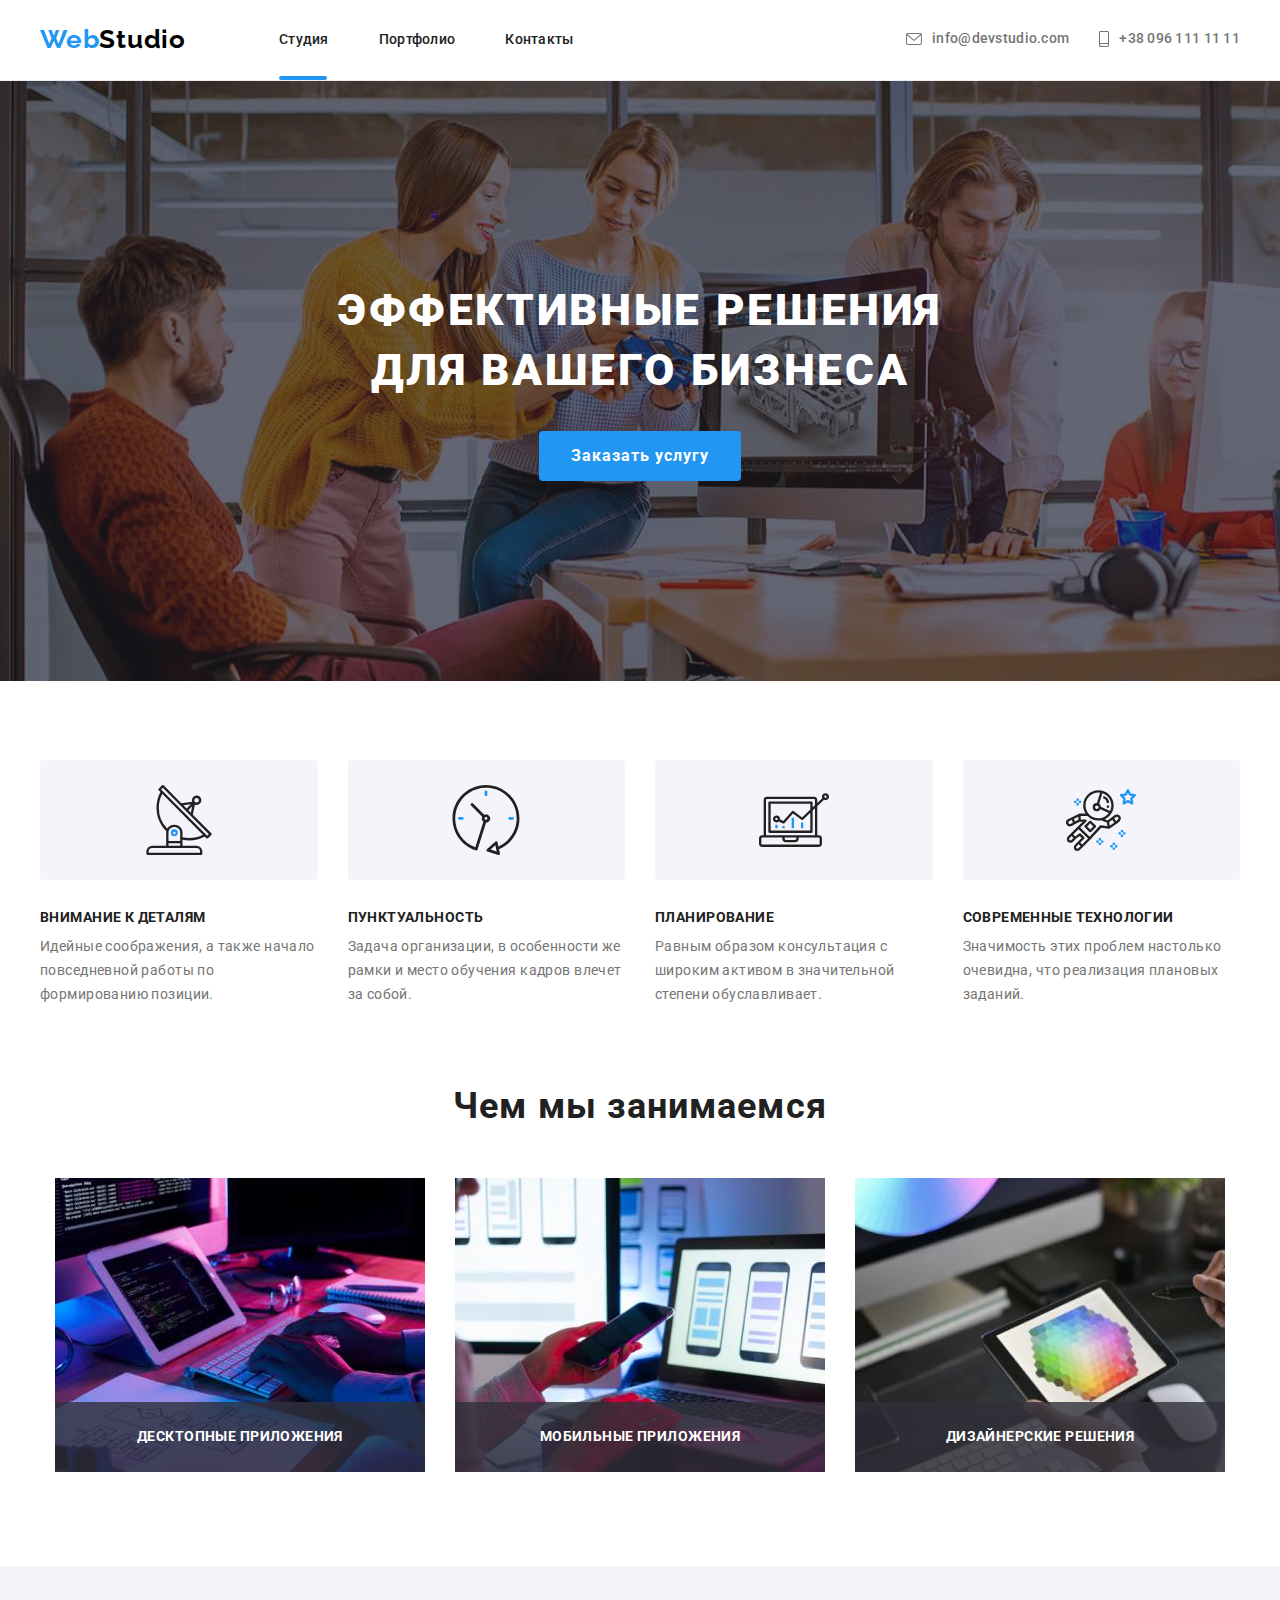
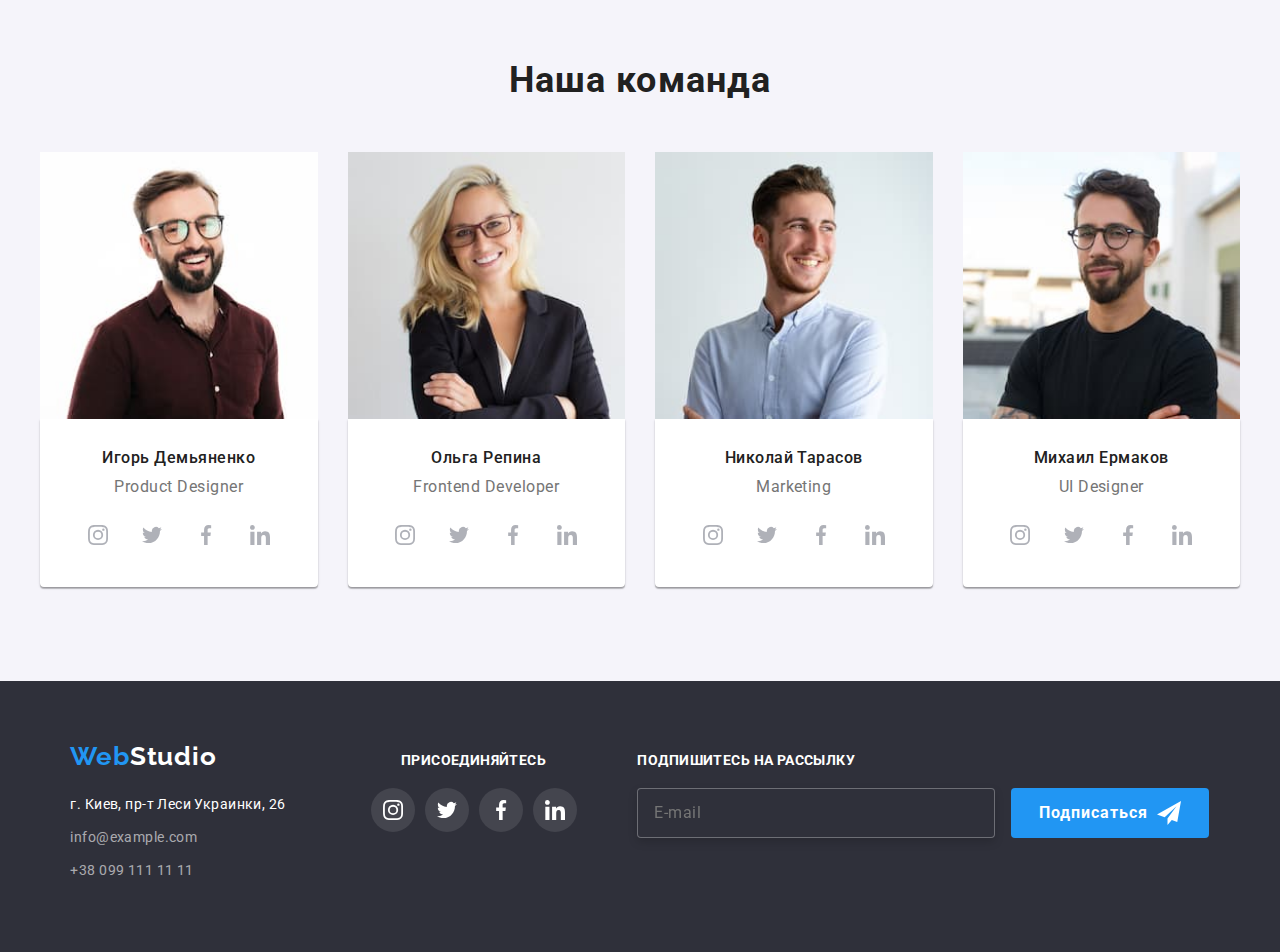
==== index.html @ c69badcb "goit-markup-hw-08" ====
<!DOCTYPE html>
<html lang="ru">
  <head>
    <meta charset="UTF-8" />
    <meta http-equiv="X-UA-Compatible" content="IE=edge" />
    <meta name="viewport" content="width=device-width, initial-scale=1.0" />
    <title>Web Studio</title>
    <link rel="preconnect" href="https://fonts.gstatic.com" />
    <link
      href="https://fonts.googleapis.com/css2?family=Raleway:wght@700&family=Roboto:wght@400;500;700;900&display=swap"
      rel="stylesheet"
    />
    <link
      rel="stylesheet"
      href="https://cdnjs.cloudflare.com/ajax/libs/modern-normalize/1.0.0/modern-normalize.css"
    />
    <link rel="stylesheet" href="./css/main.min.css" />
  </head>

  <body>
    <header class="page-header">
      <div class="container page-header__container">
        <a class="logo" href="./index.html">
          <span class="logo__up-left">Web</span
          ><span class="logo__up-right">Studio</span></a
        >

        <nav class="page__nav">
          <ul class="navigation">
            <li class="navigation__mode">
              <a class="navigation__link navigation__sdudio" href="./index.html"
                >Студия</a
              >
            </li>
            <li class="navigation__mode">
              <a class="navigation__link" href="./portfolio.html">Портфолио</a>
            </li>
            <li class="navigation__mode">
              <a class="navigation__link" href="">Контакты</a>
            </li>
          </ul>
        </nav>

        <ul class="contact">
          <li class="contact__item-up">
            <a class="contact__link-up" href="mailto:info@devstudio.com">
              <svg class="contact__email-icon">
                <use href="./images/symbol-defs.svg#email"></use>
              </svg>
              info@devstudio.com
            </a>
          </li>
          <li class="contact__item-up">
            <a class="contact__link-up" href="tel:+380961111111"
              ><svg class="contact__smartphone-icon">
                <use href="./images/symbol-defs.svg#smartphone"></use>
              </svg>
              +38 096 111 11 11
            </a>
          </li>
        </ul>

        <button class="navigation-mobil__btn" data-menu-button>
          <svg width="24" height="16">
            <use href="./images/svg-sprite.svg#menu"></use>
          </svg>
        </button>
      </div>
      <div class="mobile-menu" data-menu>
        <button type="button" class="mobile-menu__close-btn" data-menu-close>
          <svg class="mobile-menu__icon-cross" width="20" height="20">
            <use href="./images/symbol-defs.svg#cross"></use>
          </svg>
        </button>
        <ul class="mobile-menu__nav list">
          <li class="mobile-menu__item">
            <a href="./index.html" class="mobile-menu__link link active-page"
              >Студия</a
            >
          </li>
          <li class="mobile-menu__item">
            <a href="./portfolio.html" class="mobile-menu__link link"
              >Портфолио</a
            >
          </li>
          <li class="mobile-menu__item">
            <a href="" class="mobile-menu__link link">Контакты</a>
          </li>
        </ul>

        <ul class="mobile-menu__contacts list">
          <li class="mobile-menu__item">
            <a
              href="tel:+380961111111"
              class="
                mobile-menu__link-contact mobile-menu__link-contact--bigger
                link
              "
              >+38 096 111 11 11</a
            >
          </li>
          <li class="mobile-menu__item">
            <a
              href="mailto:info@devstudio.com"
              class="mobile-menu__link-contact link"
              >info@devstudio.com</a
            >
          </li>
        </ul>

        <ul class="mobile-menu__social list">
          <li class="mobile-menu__item-soc">
            <a href="" class="mobile-menu__social-link link">Instagram</a>
          </li>
          <li class="mobile-menu__item-soc">
            <a href="" class="mobile-menu__social-link link">Twitter</a>
          </li>
          <li class="mobile-menu__item-soc">
            <a href="" class="mobile-menu__social-link link">Facebook</a>
          </li>
          <li class="mobile-menu__item-soc">
            <a href="" class="mobile-menu__social-link link">LinkedIn</a>
          </li>
        </ul>
      </div>
    </header>

    <main>
      <section class="hero">
        <div class="container">
          <h1 class="hero__title">Эффективные решения для вашего бизнеса</h1>
          <button class="hero__btn" type="button" data-modal-open>
            Заказать услугу
          </button>
        </div>
      </section>

      <section class="advantages">
        <div class="container">
          <ul class="advantages__list">
            <li class="item">
              <div class="advantages__icon">
                <svg class="advantages__icon-size" width="70" height="70">
                  <use href="./images/symbol-defs.svg#antenna"></use>
                </svg>
              </div>
              <h3 class="advantages__title">Внимание к деталям</h3>
              <p class="advantages__text">
                Идейные соображения, а также начало повседневной работы по
                формированию позиции.
              </p>
            </li>
            <li class="item">
              <div class="advantages__icon">
                <svg class="advantages__icon-size" width="70" height="70">
                  <use href="./images/symbol-defs.svg#clock"></use>
                </svg>
              </div>
              <h3 class="advantages__title">Пунктуальность</h3>
              <p class="advantages__text">
                Задача организации, в особенности же рамки и место обучения
                кадров влечет за собой.
              </p>
            </li>
            <li class="item">
              <div class="advantages__icon">
                <svg class="advantages__icon-size" width="70" height="70">
                  <use href="./images/symbol-defs.svg#diagram"></use>
                </svg>
              </div>
              <h3 class="advantages__title">Планирование</h3>
              <p class="advantages__text">
                Равным образом консультация с широким активом в значительной
                степени обуславливает.
              </p>
            </li>
            <li class="item">
              <div class="advantages__icon">
                <svg class="advantages__icon-size" width="70" height="70">
                  <use href="./images/symbol-defs.svg#astronaut"></use>
                </svg>
              </div>
              <h3 class="advantages__title">Современные технологии</h3>
              <p class="advantages__text">
                Значимость этих проблем настолько очевидна, что реализация
                плановых заданий.
              </p>
            </li>
          </ul>
        </div>
      </section>

      <section class="experience">
        <div class="container">
          <h2 class="experience__title">Чем мы занимаемся</h2>
          <ul class="experience__list">
            <li class="experience__item">
              <div class="experience__thumb">
                <img
                  src="./images/img-1.jpg"
                  alt="Десктопные приложения"
                  width="370"
                />
                <div class="experience__name">
                  <p class="experience__name-title">Десктопные приложения</p>
                </div>
              </div>
            </li>
            <li class="experience__item">
              <div class="experience__thumb">
                <img
                  src="./images/img-2.jpg"
                  alt="Мобильные приложения"
                  width="370"
                />
                <div class="experience__name">
                  <p class="experience__name-title">Мобильные приложения</p>
                </div>
              </div>
            </li>
            <li class="experience__item">
              <div class="experience__thumb">
                <img
                  src="./images/img-3.jpg"
                  alt="Дизайнерские решения"
                  width="370"
                />
                <div class="experience__name">
                  <p class="experience__name-title">Дизайнерские решения</p>
                </div>
              </div>
            </li>
          </ul>
        </div>
      </section>

      <section class="team">
        <div class="container">
          <h2 class="team__title">Наша команда</h2>
          <ul class="team__box">
            <li class="team__card">
              <img
                src="./images/img-4.jpg"
                alt="Product Designer Игорь Демьяненко"
                width="270"
              />
              <div class="team__thumb">
                <h4 class="team__name">Игорь Демьяненко</h4>
                <p lang="en" class="team__job">Product Designer</p>
                <div class="team__social">
                  <ul class="team-social__list">
                    <li class="team-social__item">
                      <a class="team-social__link" href="#">
                        <svg class="team-social__icon" width="20" height="20">
                          <use href="./images/symbol-defs.svg#instagram"></use>
                        </svg>
                      </a>
                    </li>
                    <li class="team-social__item">
                      <a class="team-social__link" href="#">
                        <svg class="team-social__icon" width="20" height="20">
                          <use href="./images/symbol-defs.svg#twitter"></use>
                        </svg>
                      </a>
                    </li>
                    <li class="team-social__item">
                      <a class="team-social__link" href="#"
                        ><svg class="team-social__icon" width="20" height="20">
                          <use href="./images/symbol-defs.svg#facebook"></use>
                        </svg>
                      </a>
                    </li>
                    <li class="team-social__item">
                      <a class="team-social__link" href="#"
                        ><svg class="team-social__icon" width="20" height="20">
                          <use href="./images/symbol-defs.svg#linkedin"></use>
                        </svg>
                      </a>
                    </li>
                  </ul>
                </div>
              </div>
            </li>
            <li class="team__card">
              <img
                src="./images/img-5.jpg"
                alt="Frontend Developer Ольга Репина"
                width="270"
              />
              <div class="team__thumb">
                <h4 class="team__name">Ольга Репина</h4>
                <p lang="en" class="team__job">Frontend Developer</p>
                <div class="team__social">
                  <ul class="team-social__list">
                    <li class="team-social__item">
                      <a class="team-social__link" href="#">
                        <svg class="team-social__icon" width="20" height="20">
                          <use href="./images/symbol-defs.svg#instagram"></use>
                        </svg>
                      </a>
                    </li>
                    <li class="team-social__item">
                      <a class="team-social__link" href="#">
                        <svg class="team-social__icon" width="20" height="20">
                          <use href="./images/symbol-defs.svg#twitter"></use>
                        </svg>
                      </a>
                    </li>
                    <li class="team-social__item">
                      <a class="team-social__link" href="#"
                        ><svg class="team-social__icon" width="20" height="20">
                          <use href="./images/symbol-defs.svg#facebook"></use>
                        </svg>
                      </a>
                    </li>
                    <li class="team-social__item">
                      <a class="team-social__link" href="#"
                        ><svg class="team-social__icon" width="20" height="20">
                          <use href="./images/symbol-defs.svg#linkedin"></use>
                        </svg>
                      </a>
                    </li>
                  </ul>
                </div>
              </div>
            </li>
            <li class="team__card">
              <img
                src="./images/img-6.jpg"
                alt="Marketing Николай Тарасов"
                width="270"
              />
              <div class="team__thumb">
                <h4 class="team__name">Николай Тарасов</h4>
                <p lang="en" class="team__job">Marketing</p>
                <div class="team__social">
                  <ul class="team-social__list">
                    <li class="team-social__item">
                      <a class="team-social__link" href="#">
                        <svg class="team-social__icon" width="20" height="20">
                          <use href="./images/symbol-defs.svg#instagram"></use>
                        </svg>
                      </a>
                    </li>
                    <li class="team-social__item">
                      <a class="team-social__link" href="#">
                        <svg class="team-social__icon" width="20" height="20">
                          <use href="./images/symbol-defs.svg#twitter"></use>
                        </svg>
                      </a>
                    </li>
                    <li class="team-social__item">
                      <a class="team-social__link" href="#"
                        ><svg class="team-social__icon" width="20" height="20">
                          <use href="./images/symbol-defs.svg#facebook"></use>
                        </svg>
                      </a>
                    </li>
                    <li class="team-social__item">
                      <a class="team-social__link" href="#"
                        ><svg class="team-social__icon" width="20" height="20">
                          <use href="./images/symbol-defs.svg#linkedin"></use>
                        </svg>
                      </a>
                    </li>
                  </ul>
                </div>
              </div>
            </li>
            <li class="team__card">
              <img
                src="./images/img-7.jpg"
                alt="UI Designer Михаил Ермаков"
                width="270"
              />
              <div class="team__thumb">
                <h4 class="team__name">Михаил Ермаков</h4>
                <p lang="en" class="team__job">UI Designer</p>
                <div class="team__social">
                  <ul class="team-social__list">
                    <li class="team-social__item">
                      <a class="team-social__link" href="#">
                        <svg class="team-social__icon" width="20" height="20">
                          <use href="./images/symbol-defs.svg#instagram"></use>
                        </svg>
                      </a>
                    </li>
                    <li class="team-social__item">
                      <a class="team-social__link" href="#">
                        <svg class="team-social__icon" width="20" height="20">
                          <use href="./images/symbol-defs.svg#twitter"></use>
                        </svg>
                      </a>
                    </li>
                    <li class="team-social__item">
                      <a class="team-social__link" href="#"
                        ><svg class="team-social__icon" width="20" height="20">
                          <use href="./images/symbol-defs.svg#facebook"></use>
                        </svg>
                      </a>
                    </li>
                    <li class="team-social__item">
                      <a class="team-social__link" href="#"
                        ><svg class="team-social__icon" width="20" height="20">
                          <use href="./images/symbol-defs.svg#linkedin"></use>
                        </svg>
                      </a>
                    </li>
                  </ul>
                </div>
              </div>
            </li>
          </ul>
        </div>
      </section>

      <!-- <section class="clients">
        <div class="container">
          <h2 class="clients__title">Постоянные клиенты</h2>
          <ul class="clients__list">
            <li class="clients__item">
              <a class="clients__link" href="">
                <svg class="client__icon-size" width="41" height="47">
                  <use href="./images/symbol-defs.svg#group"></use>
                </svg>
              </a>
            </li>
            <li class="clients__item">
              <a class="clients__link" href="">
                <svg class="client__icon-size" width="40" height="52">
                  <use href="./images/symbol-defs.svg#client-1"></use>
                </svg>
              </a>
            </li>
            <li class="clients__item">
              <a class="clients__link" href="">
                <svg class="client__icon-size" width="43" height="41">
                  <use href="./images/symbol-defs.svg#client-2"></use>
                </svg>
              </a>
            </li>
            <li class="clients__item">
              <a class="clients__link" href="">
                <svg class="client__icon-size" width="84" height="41">
                  <use href="./images/symbol-defs.svg#client-3"></use>
                </svg>
              </a>
            </li>
            <li class="clients__item">
              <a class="clients__link" href="">
                <svg class="client__icon-size" width="62" height="45">
                  <use href="./images/symbol-defs.svg#client-4"></use>
                </svg>
              </a>
            </li>
            <li class="clients__item">
              <a class="clients__link" href="">
                <svg class="client__icon-size" width="94" height="44">
                  <use href="./images/symbol-defs.svg#client-5"></use>
                </svg>
              </a>
            </li>
          </ul>
        </div>
      </section> -->
    </main>

    <footer class="footer">
      <div class="container footer__container">
        <div class="footer-box">
          <a class="logo" href="./index.html"
            ><span class="logo__down-left">Web</span
            ><span class="logo__down-right">Studio</span></a
          >
          <address class="address">
            <a
              class="address__link"
              href="#"
              target="_blank"
              rel="noopener noreferer"
              >г. Киев, пр-т Леси Украинки, 26</a
            >
            <ul class="contact-footer">
              <li class="contact-footer__mode">
                <a class="contact-footer__link" href="mailto:info@example.com"
                  >info@example.com</a
                >
              </li>
              <li class="contact-footer__mode">
                <a class="contact-footer__link" href="tel:+380991111111"
                  >+38 099 111 11 11</a
                >
              </li>
            </ul>
          </address>
        </div>

        <div class="footer-social-block">
          <h3 class="footer-title">Присоединяйтесь</h3>
          <ul class="footer-social__list">
            <li class="footer-social__item">
              <a class="footer-social__link" href="#">
                <svg class="footer-social__icon" width="20" height="20">
                  <use href="./images/symbol-defs.svg#instagram"></use>
                </svg>
              </a>
            </li>
            <li class="footer-social__item">
              <a class="footer-social__link" href="#">
                <svg class="footer-social__icon" width="20" height="20">
                  <use href="./images/symbol-defs.svg#twitter"></use>
                </svg>
              </a>
            </li>
            <li class="footer-social__item">
              <a class="footer-social__link" href="#"
                ><svg class="footer-social__icon" width="20" height="20">
                  <use href="./images/symbol-defs.svg#facebook"></use>
                </svg>
              </a>
            </li>
            <li class="footer-social__item">
              <a class="footer-social__link" href="#"
                ><svg class="footer-social__icon" width="20" height="20">
                  <use href="./images/symbol-defs.svg#linkedin"></use>
                </svg>
              </a>
            </li>
          </ul>
        </div>

        <div class="footer-subscribe">
          <h3 class="footer-subscribe__title">Подпишитесь на рассылку</h3>
          <form class="footer-subscribe__form">
            <div class="footer-subscribe__box">
              <label for="mail">
                <input
                  class="footer-subscribe__input"
                  type="email"
                  name="mail"
                  id="mail"
                  placeholder="E-mail"
                  pattern="([A-z0-9_.-]{1,})@([A-z0-9_.-]{1,}).([A-z]{2,8})"
                  required
                  autocomplete="off"
                />
              </label>
              <button class="footer-btn-scb" type="submit">
                Подписаться
                <svg class="footer-icon-send" width="24" height="24">
                  <use href="./images/symbol-defs.svg#icon-send"></use>
                </svg>
              </button>
            </div>
          </form>
        </div>
      </div>
    </footer>

    <!-- <div class="backdrop is-hidden" data-modal>
      <div class="modal">
        <button data-modal-close class="modal__btn-close">
          <svg class="modal__close-icon">
            <use href="./images/symbol-defs.svg#modal-close"></use>
          </svg>
        </button>
        <h2 class="modal__title">Оставьте свои данные, мы вам перезвоним</h2>
        <form class="modal-form">
          <div class="modal-form__name-block modal-form__margin">
            <label for="mf-name" class="modal-form__label">Имя</label>
            <div class="modal-form__element">
              <svg class="modal-form__icon">
                <use href="./images/symbol-defs.svg#person-black"></use>
              </svg>
              <input
                type="text"
                name="name"
                id="mf-name"
                class="
                  modal-form__input-border
                  modal-form__input-height
                  modal-form__input-text
                  modal-form__padding-svg
                  modal-form__input-point
                "
                autofocus
              />
            </div>
          </div>
          <div class="modal-form__tel-block modal-form__margin">
            <label for="mf-tel" class="modal-form__label">Телефон</label>
            <div class="modal-form__element">
              <svg class="modal-form__icon">
                <use href="./images/symbol-defs.svg#phone-black"></use>
              </svg>
              <input
                type="tel"
                name="tel"
                id="mf-tel"
                class="
                  modal-form__input-border
                  modal-form__input-height
                  modal-form__input-text
                  modal-form__padding-svg
                  modal-form__input-point
                "
              />
            </div>
          </div>
          <div class="modal-form__email-block modal-form__margin">
            <label for="mf-email" class="modal-form__label">Почта</label>
            <div class="modal-form__element">
              <svg class="modal-form__icon">
                <use href="./images/symbol-defs.svg#email-black"></use>
              </svg>
              <input
                type="email"
                name="email"
                id="mf-email"
                class="
                  modal-form__input-border
                  modal-form__input-height
                  modal-form__input-text
                  modal-form__padding-svg
                  modal-form__input-point
                "
              />
            </div>
          </div>
          <div
            class="
              modal-form__comment modal-form__element modal-form__margin-comment
            "
          >
            <label for="mf-comment" class="modal-form__label"
              >Комментарий</label
            >
            <textarea
              name="comment"
              id="mf-comment"
              class="modal-form__textarea modal-form__input-point"
              rows="10"
              placeholder="Введите текст"
            ></textarea>
          </div>
          <div class="modal-form__checkbox">
            <input
              type="checkbox"
              id="mf-checkbox"
              name="checkbox-policy"
              class="
                modal-form__visually-hidden modal-form__check-box-condition
              "
            />
            <label for="mf-checkbox" class="modal-form__checkbox-label">
              Соглашаюсь с рассылкой и принимаю&nbsp;<a
                href=""
                target=""
                class="modal-form__policy"
                >Условия договора</a
              >
            </label>
          </div>
          <button class="modal-form__button-send" type="submit">
            Отправить
          </button>
        </form>
      </div>
    </div> -->
    <script src="./js/mobile-menu.js"></script>
    <script src="./js/modal.js"></script>
  </body>
</html>
---- css/main.min.css ----
:root{--text-color-white: #ffffff;--main-text-color: #757575;--title-color: #212121;--accent-color: #2196f3;--logo-color: #000000;--btn-hover-color: #188ce8;--dark-bg-color: #2f303a;--light-bg-color: #f5f4fa;--modal-win-bg: rgba(0, 0, 0, 0.2);--modal-win-bg-cl: #ffffff;--main-font: "Roboto", sans-serif;--logo-font: "Raleway", sans-serif;--btn-sh-duration: 250ms;--btn-sh-function: cubic-bezier(0.4, 0, 0.2, 1);--modal-win-box-shadow: 0px 1px 3px rgba(0, 0, 0, 0.12),
    0px 1px 1px rgba(0, 0, 0, 0.14), 0px 2px 1px rgba(0, 0, 0, 0.2)}*,*::before,*::after{margin:0;padding:0}ul{list-style:none}a{text-decoration:none}img{display:block;width:100%;height:auto}body{font-family:var(--main-font);font-size:14px;line-height:1.71;letter-spacing:0.03em;color:var(--main-text-color)}.link{font-family:var(--main-font);font-weight:500;font-size:14px;line-height:1.14;letter-spacing:0.02em;color:var(--title-color);padding:32px 0;transition:var(--btn-sh-duration) var(--btn-sh-function)}.container{width:100%;padding-left:15px;padding-right:15px}@media screen and (min-width: 480px){.container{max-width:480px;margin-left:auto;margin-right:auto}}@media screen and (min-width: 768px){.container{max-width:768px;padding-left:15px;padding-right:15px}}@media screen and (min-width: 1200px){.container{max-width:1200px;padding-left:0;padding-right:0}}.page-header{padding:24px 0px 25px 0px;border-bottom:1px solid #ececec;position:relative;overflow:hidden}.page-header__container{display:flex;align-items:center}@media screen and (max-width: 1199.98px){.page-header__container{justify-content:space-between}}.mobile-menu{position:absolute;top:0;right:0;width:100%;height:100%;background-color:var(--modal-win-bg-cl);transform:translateX(100%);transition:transform var(--btn-sh-duration) var(--btn-sh-function)}@media screen and (min-width: 768px){.mobile-menu{display:none}}.mobile-menu.is-open{position:fixed;transform:translateX(0);transition:transform var(--btn-sh-duration) var(--btn-sh-function)}.logo{font-family:var(--logo-font);font-weight:bold;font-size:26px;line-height:1.19;letter-spacing:0.03em;text-decoration:none}@media screen and (min-width: 1200px){.logo{margin-right:93px}}.logo__up-left,.logo__down-left{color:var(--accent-color)}.logo__up-right{color:var(--logo-color)}.logo__down-right{color:var(--text-color-white)}.navigation{display:flex}.page__nav{display:none}@media screen and (min-width: 768px){.page__nav{display:block}}.navigation__link{font-family:var(--main-font);font-weight:500;font-size:14px;line-height:1.14;letter-spacing:0.02em;color:var(--title-color);padding:32px 0;transition:var(--btn-sh-duration) var(--btn-sh-function)}.navigation__link:hover,.navigation__link:focus{color:var(--accent-color)}.navigation__mode:not(:last-child){margin-right:50px}.navigation__sdudio::after{content:"";display:block;position:absolute;width:48px;height:4px;background:#2196f3;border-radius:2px;margin-top:25px;transition:var(--btn-sh-duration) var(--btn-sh-function)}.navigation__sdudio::after:hover::after,.navigation__sdudio::after:focus::after{opacity:0}.navigation__portfolio::after{content:"";display:block;position:absolute;width:78px;height:4px;background:#2196f3;border-radius:2px;margin-top:25px;transition:var(--btn-sh-duration) var(--btn-sh-function)}.navigation__portfolio::after:hover::after,.navigation__portfolio::after:focus::after{opacity:0}.navigation-mobil__btn{right:23px;top:22px;padding:0;background-color:transparent;border:none;cursor:pointer}@media screen and (min-width: 768px){.navigation-mobil__btn{display:none}}.mobile-menu__close-btn{position:absolute;right:23px;top:22px;padding:0;background-color:transparent;border:none;cursor:pointer}@media screen and (min-width: 768px){.mobile-menu__close-btn{display:none}}.contact{display:none}@media screen and (min-width: 768px){.contact{display:block}}@media screen and (min-width: 1200px){.contact{display:flex;margin-left:auto}}.contact__email-icon{width:16px;height:12px;fill:currentColor;margin-right:10px}.contact__smartphone-icon{width:10px;height:16px;fill:currentColor;margin-right:10px}@media screen and (min-width: 768px) and (max-width: 1199.98px){.contact__item-up:not(:last-child){margin-bottom:10px}}@media screen and (min-width: 1200px){.contact__item-up:not(:last-child){margin-right:30px}}.contact__link-up{display:flex;align-items:center}.contact__link-up{font-family:var(--main-font);font-weight:500;font-size:14px;line-height:1.14;letter-spacing:0.02em;color:var(--main-text);transition:var(--btn-sh-duration) var(--btn-sh-function)}.contact__link-up:hover,.contact__link-up:focus{color:var(--accent-color)}.address{font-style:normal;margin-top:20px}.address__link{font-family:var(--main-font);font-size:14px;line-height:1.71x;letter-spacing:0.03em;color:var(--text-color-white);transition:var(--btn-sh-duration) var(--btn-sh-function)}.address__link:hover,.address__link:focus{color:var(--accent-color)}.footer{padding-top:60px;padding-bottom:60px;background-color:var(--dark-bg-color)}@media screen and (max-width: 1199.98px){.footer-box{text-align:center}}@media screen and (max-width: 767.98px){.footer-box{margin-bottom:60px}}@media screen and (min-width: 768px){.footer__container{display:flex;flex-wrap:wrap;justify-content:space-around;align-items:baseline}}.contact-footer__mode{margin-top:9px}.contact-footer__link{font-family:var(--main-font);font-size:14px;line-height:1.71;letter-spacing:0.03em;color:rgba(255,255,255,0.6);margin-top:9px;transition:var(--btn-sh-duration) var(--btn-sh-function)}.contact-footer__link:hover,.contact-footer__link:focus{color:var(--accent-color)}.footer-title{font-weight:bold;font-size:14px;line-height:16px;letter-spacing:0.03em;text-transform:uppercase;color:var(--text-color-white);margin-bottom:20px}.footer-social__list{display:flex;justify-content:center}.footer-social__link{width:44px;height:44px;border-radius:50%;background-color:rgba(255,255,255,0.1);display:flex;align-items:center;justify-content:center;transition:var(--btn-sh-duration) var(--btn-sh-function)}.footer-social__link:hover,.footer-social__link:focus{background-color:var(--accent-color)}.footer-social__item:not(:last-child){margin-right:10px}.footer-social__icon{fill:currentColor;color:var(--text-color-white)}.footer-social-block{text-align:center;margin-bottom:60px}@media screen and (min-width: 767.98px){.footer-social-block{margin-bottom:60px}}.footer-subscribe__title{font-weight:bold;font-size:14px;line-height:16px;letter-spacing:0.03em;text-transform:uppercase;color:var(--text-color-white);margin-bottom:20px}.footer-subscribe__input{width:100%;height:50px;border:1px solid rgba(255,255,255,0.3);box-sizing:border-box;filter:drop-shadow(0px 4px 4px rgba(0,0,0,0.15));border-radius:4px;font-weight:normal;font-size:16px;line-height:1.25x;letter-spacing:0.03em;color:rgba(255,255,255,0.6);padding:15px 16px;background-color:#2f303a;transition:border var(--btn-sh-duration) var(--btn-sh-function)}.footer-subscribe__input:hover,.footer-subscribe__input:focus{border:1px solid var(--accent-color);cursor:pointer;outline:none}@media screen and (min-width: 768px){.footer-subscribe__input{width:450px;height:50px}}@media screen and (min-width: 1200px){.footer-subscribe__input{width:358px;height:50px;margin-right:12px}}.footer-btn-scb{font-weight:bold;font-size:16px;line-height:1.87;letter-spacing:0.06em;color:var(--text-color-white);display:inline-flex;align-items:center;padding:10px 28px;border:none;border-radius:4px;background-color:var(--accent-color);cursor:pointer;transition:background-color var(--btn-sh-duration) var(--btn-sh-function)}.footer-btn-scb:hover,.footer-btn-scb:focus{background-color:var(--btn-hover-color)}@media screen and (max-width: 1199.98px){.footer-btn-scb{margin-top:20px}}.footer-icon-send{margin-left:10px;width:24px;height:24px}@media screen and (max-width: 1199.98px){.footer-subscribe{text-align:center}}@media screen and (min-width: 767.98px) and (max-width: 1199.98px){.footer-subscribe{margin-top:60px}}@media screen and (min-width: 768px) and (max-width: 1199.98px){.footer-subscribe__box{width:360px;display:flex;flex-wrap:wrap;justify-content:center}}.backdrop{position:fixed;top:0;left:0;width:100%;height:1024px;background:rgba(0,0,0,0.2);opacity:1;transition:var(--btn-sh-duration) var(--btn-sh-function)}.is-hidden{opacity:0;visibility:hidden;pointer-events:none;transition:opacity var(--btn-sh-duration) var(--btn-sh-function),visibility var(--btn-sh-duration) var(--btn-sh-function)}.backdrop.is-hidden .modal{transform:translate(-50%, -50%) scale(0);transition:var(--btn-sh-duration) var(--btn-sh-function)}.modal{position:absolute;top:50%;left:50%;transform:translate(-50%, -50%);width:528px;background-color:var(--modal-win-bg-cl);box-shadow:var(--modal-win-box-shadow);border-radius:4px;transform:translate(-50%, -50%) scale(1);transition:var(--btn-sh-duration) var(--btn-sh-function);padding:40px 40px}.modal__btn-close{display:flex;justify-content:center;align-items:center;width:30px;height:30px;border:1px solid rgba(0,0,0,0.1);background:var(--modal-win-bg-cl);border-radius:50%;position:absolute;top:6px;right:6px}.modal__btn-close:hover,.modal__btn-close:focus,.modal__btn-close:active{cursor:pointer}.modal__close-icon{width:18px;height:18px;fill:#000;transition:fill var(--btn-sh-duration) var(--btn-sh-function)}.modal__btn-close:hover .modal__close-icon,.modal__btn-close:focus .modal__close-icon{fill:var(--accent-color)}.modal__title{color:#212121;font-weight:bold;font-size:20px;line-height:1.5;text-align:center;margin-bottom:12px}.modal-form{display:flex;flex-direction:column}.modal-form__element{display:flex;flex-direction:column;justify-content:center}.modal-form__element:hover input,.modal-form__element:focus input{outline:none;cursor:pointer;border:1px solid var(--accent-color);border-radius:4px}.modal-form__element:hover .modal-form__icon,.modal-form__element:focus-within .modal-form__icon{cursor:pointer;fill:var(--accent-color)}.modal-form__margin{margin-bottom:10px}.modal-form__label{font-size:12px;line-height:1.17;letter-spacing:0.01em;color:#757575;margin-bottom:4px}.modal-form__input-text{color:#000;font-size:14px;line-height:1.17px;letter-spacing:0.01em}.modal-form__name-block{position:relative}.modal-form__icon{position:absolute;width:18px;height:18px;margin-left:15px;fill:#212121;transition:fill var(--btn-sh-duration) var(--btn-sh-function)}.modal-form__padding-svg{padding:12px 0 12px 42px}.modal-form__input-border{border:1px solid rgba(33,33,33,0.2);border-radius:4px;transition:border var(--btn-sh-duration) var(--btn-sh-function)}.modal-form__input-height{height:40px}.modal-form__textarea{border:1px solid rgba(33,33,33,0.2);resize:none;height:120px;padding:12px 16px;font-size:12px;line-height:1.67;letter-spacing:0.01em;border-radius:4px;transition:border var(--btn-sh-duration) var(--btn-sh-function)}.modal-form__textarea::placeholder{color:rgba(117,117,117,0.5)}.modal-form__margin-comment{margin-bottom:20px}.modal-form__checkbox{display:inline-flex;align-items:center;margin-left:auto;margin-right:auto;margin-bottom:30px}.modal-form__checkbox-label{display:flex;align-items:center;font-size:14px;line-height:24px;color:var(--main-text-color)}.modal-form__checkbox-label::before{content:"";display:inline-block;width:16px;height:15px;margin-right:7px;border:2px solid #212121}.modal-form__checkbox-label:hover,.modal-form__checkbox-label:focus{cursor:pointer}.modal-form__visually-hidden{position:absolute;visibility:hidden}.modal-form__check-box-condition:checked+.modal-form__checkbox-label::before{background-image:url(../images/icon-check.svg);background-color:var(--accent-color);background-repeat:no-repeat;background-position:center;background-size:contain;border:2px solid rgba(33,33,33,0);background-origin:border-box;border-radius:2px}.modal-form__policy{color:var(--accent-color);text-decoration-line:underline}.modal-form__input-point:hover,.modal-form__input-point:focus{outline:none;cursor:pointer;border:1px solid var(--accent-color);border-radius:4px}.modal-form__button-send{background-color:var(--accent-color);color:var(--text-color-white);font-size:16px;line-height:1.88;text-align:center;letter-spacing:0.06em;border:none;margin-left:auto;margin-right:auto;cursor:pointer;padding:10px 56px;border-radius:4px;box-shadow:0px 4px 4px rgba(0,0,0,0.15);transition:background-color var(--btn-sh-duration) var(--btn-sh-function)}.modal-form__button-send:hover,.modal-form__button-send:focus{background-color:var(--btn-hover-color)}.hero{background-color:#c4c4c4;background-image:linear-gradient(to top, rgba(47,48,58,0.4), rgba(47,48,58,0.4)),url(../images/img-hero.jpg);background-size:480px 400px;margin-left:auto;margin-right:auto;padding-top:118px;padding-bottom:118px}@media screen and (min-width: 768px){.hero{display:flex;justify-content:center;align-items:center;background-size:768px 400px;margin-left:auto;margin-right:auto;padding-top:118px;padding-bottom:118px}}@media screen and (min-width: 1200px){.hero{display:flex;justify-content:center;align-items:center;max-width:1600px;background-size:1600px 600px;margin-left:auto;margin-right:auto;padding-top:200px;padding-bottom:200px}}.hero__title{font-family:var(--main-font);font-weight:900;font-size:26px;max-width:360px;line-height:1.62;text-align:center;letter-spacing:0.06em;text-transform:uppercase;color:var(--text-color-white);margin:auto}@media screen and (min-width: 1200px){.hero__title{font-size:44px;max-width:696px;line-height:1.36}}.hero__btn{display:flex;font-family:var(--main-font);font-weight:bold;font-size:16px;line-height:1.87;letter-spacing:0.06em;text-align:center;align-items:center;cursor:pointer;background:var(--accent-color);color:var(--text-color-white);border:none;border-radius:4px;margin:auto;padding:10px 32px;margin-top:30px;transition:var(--btn-sh-duration) var(--btn-sh-function)}.hero__btn:hover,.hero__btn:focus{background-color:var(--btn-hover-color)}@media screen and (max-width: 1199.98px){.advantages{padding:60px 0}}@media screen and (min-width: 1200px){.advantages{margin:94px 0px 0px 0px}}.advantages__list{margin:-15px;margin:auto}@media screen and (min-width: 768px){.advantages__list{display:flex;flex-wrap:wrap;justify-content:center;margin:-15px}}.item{text-align:center}@media screen and (max-width: 767.98px){.item:not(:last-child){margin-bottom:30px}}@media screen and (min-width: 768px) and (max-width: 1199.98px){.item{flex-basis:calc((100% - 2 * 30px) / 2);width:354px;margin:15px}}@media screen and (min-width: 1200px){.item{flex-basis:calc((100% - 4 * 30px) / 4);width:270px}.item:not(:last-child){margin-right:30px}}.advantages__icon{display:flex;align-items:center;justify-content:center;height:120px;background-color:var(--light-bg-color);border-radius:4px;margin-bottom:30px}.advantages__title{font-family:var(--main-font);font-weight:bold;font-size:14px;line-height:1.14;letter-spacing:0.03em;text-transform:uppercase;color:var(--title-color);margin-bottom:10px}@media screen and (max-width: 767.98px){.advantages__title{text-align:center}}@media screen and (min-width: 768px){.advantages__title{text-align:left}}.advantages__text{font-family:var(--main-font);font-size:14px;line-height:1.71;letter-spacing:0.03em;color:var(--main-text-color);text-align:left}@media screen and (max-width: 1199.98px){.experience{display:none}}@media screen and (min-width: 1200px){.experience{margin:94px 0}}.experience__title{font-family:var(--main-font);font-weight:bold;font-size:36px;line-height:1.16;text-align:center;letter-spacing:0.03em;color:var(--title-color);margin-bottom:50px}.experience__list{display:flex;margin-left:auto;justify-content:center;flex-wrap:wrap}.experience__item{margin-bottom:0}.experience__item:not(:first-child){margin-left:0}.experience__item:not(:last-child){margin-right:30px}.experience__thumb{position:relative}.experience__name{position:absolute;display:flex;align-items:center;justify-content:center;bottom:0;font-weight:bold;font-size:14px;line-height:1.14;text-align:center;letter-spacing:0.03em;text-transform:uppercase;color:var(--text-color-white);background:rgba(47,48,58,0.8);width:370px;height:70px}.team__box{margin:-15px}@media screen and (min-width: 768px){.team__box{display:flex;flex-wrap:wrap}}.team{background-color:var(--light-bg-color);padding-top:94px;padding-bottom:94px}.team__title{font-family:var(--main-font);font-weight:bold;font-size:36px;line-height:1.16;text-align:center;letter-spacing:0.03em;color:var(--title-color);margin-bottom:50px}.team__card{text-align:center;margin:15px}@media screen and (min-width: 480px) and (max-width: 767.98px){.team__card:not(:last-child){margin-bottom:30px}}@media screen and (min-width: 768px) and (max-width: 1199.98px){.team__card{flex-basis:calc((100% - 2 * 30px) / 2);margin:15px}}@media screen and (min-width: 1200px){.team__card{flex-basis:calc((100% - 4 * 30px) / 4);margin:15px}}.team__name{font-family:var(--main-font);font-weight:500;font-size:16px;line-height:1.18;text-align:center;letter-spacing:0.03em;color:var(--title-color);margin-bottom:10px}.team__job{font-family:var(--main-font);font-size:16px;line-height:1.18;text-align:center;letter-spacing:0.03em;color:var(--main-text-color);margin-bottom:16px}.team__thumb{padding:30px 0px 30px 0px;background-color:var(--modal-win-bg-cl);border-radius:0 0 4px 4px;box-shadow:var(--modal-win-box-shadow)}.team__social{display:flex;align-items:center;justify-content:center}.team-social__list{display:flex}.team-social__link{width:44px;height:44px;border-radius:50%;color:#afb1b8;display:flex;align-items:center;justify-content:center;transition:var(--btn-sh-duration) var(--btn-sh-function)}.team-social__link:hover,.team-social__link:focus{background-color:var(--accent-color);color:var(--text-color-white)}.team-social__item:not(:last-child){margin-right:10px}.team-social__icon{fill:currentColor}.clients{padding:94px 0px}.clients__title{font-family:var(--main-font);font-weight:bold;font-size:36px;line-height:1.16;text-align:center;letter-spacing:0.03em;color:var(--title-color);margin-bottom:50px}.client__icon-size{fill:currentColor}.clients__list{display:flex;flex-wrap:wrap;justify-content:center}.clients__item{width:170px}.clients__list .clients__item:not(:first-child){margin-left:0px}.clients__list .clients__item:not(:last-child){margin-right:30px}.clients__link{display:flex;align-items:center;justify-content:center;width:100%;height:92px;border-radius:4px;border:1px solid #afb1b8;color:#afb1b8;transition:var(--btn-sh-duration) var(--btn-sh-function)}.clients__link:hover,.clients__link:focus{color:var(--accent-color);border-color:var(--accent-color)}.portfolio{padding:94px 0}.portfolio__invisible-title{display:none}.portfolio__btn-list{display:flex;margin-left:auto;justify-content:center;flex-wrap:wrap;margin-bottom:50px}.portfolio__cursor-btn{display:flex;font-family:var(--main-font);font-weight:500;font-size:16px;line-height:1.62;letter-spacing:0.03em;color:var(--title-color);cursor:pointer;border:none;border-radius:4px;margin:auto;padding:6px 22px;margin-right:8px;background:#f5f4fa;transition:var(--btn-sh-duration) var(--btn-sh-function)}.portfolio__cursor-btn:hover,.portfolio__cursor-btn:focus{background:var(--accent-color);color:var(--text-color-white);box-shadow:0px 3px 1px rgba(0,0,0,0.1),0px 1px 2px rgba(0,0,0,0.08),0px 2px 2px rgba(0,0,0,0.12)}.portfolio__projects-list{display:flex;flex-wrap:wrap;margin:-15px}.portfolio__card{flex-basis:calc(100% / 3 - 30px);margin:15px}.portfolio__project-name{font-family:var(--main-font);font-weight:bold;font-size:18px;line-height:2;letter-spacing:0.06em;color:var(--title-color)}.portfolio__project-type{font-family:var(--main-font);font-size:16px;line-height:1.87;letter-spacing:0.03em;color:var(--main-text-color)}.portfolio__link{display:block}.portfolio__link:hover,.portfolio__link:focus{box-shadow:var(--modal-win-box-shadow)}.portfolio__overlay-card{overflow:hidden;position:relative}.portfolio__text-overlay{position:absolute;top:0;left:0;width:100%;height:100%;font-weight:normal;font-size:18px;line-height:1.56;letter-spacing:0.03em;color:var(--text-color-white);background:rgba(33,150,243,0.9);transform:translateY(100%);transition:var(--btn-sh-duration) var(--btn-sh-function);overflow:hidden;padding:63px 24px}.portfolio__link:hover .portfolio__text-overlay{transform:translateY(0)}.portfolio__thumb-card{background:var(--modal-win-bg-cl);border:1px solid #eeeeee;padding:20px 24px}
/*# sourceMappingURL=main.min.css.map */
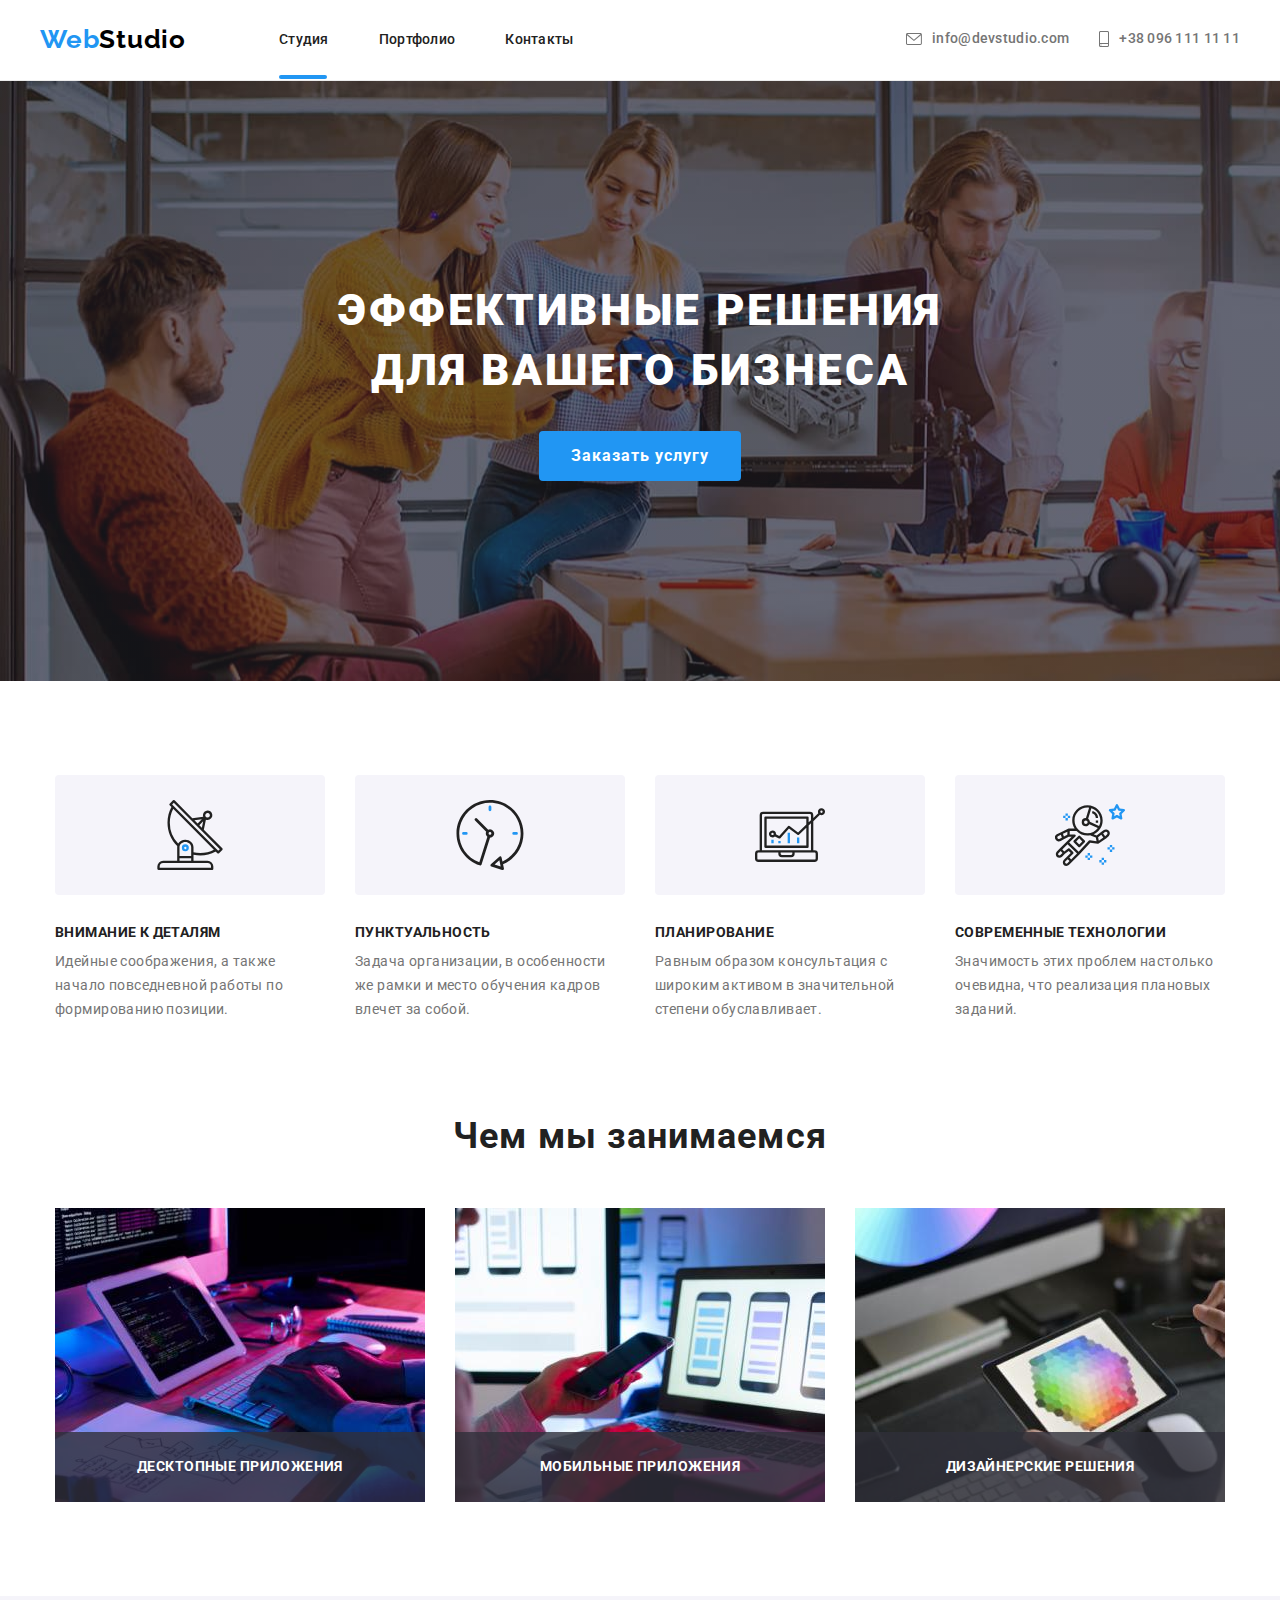
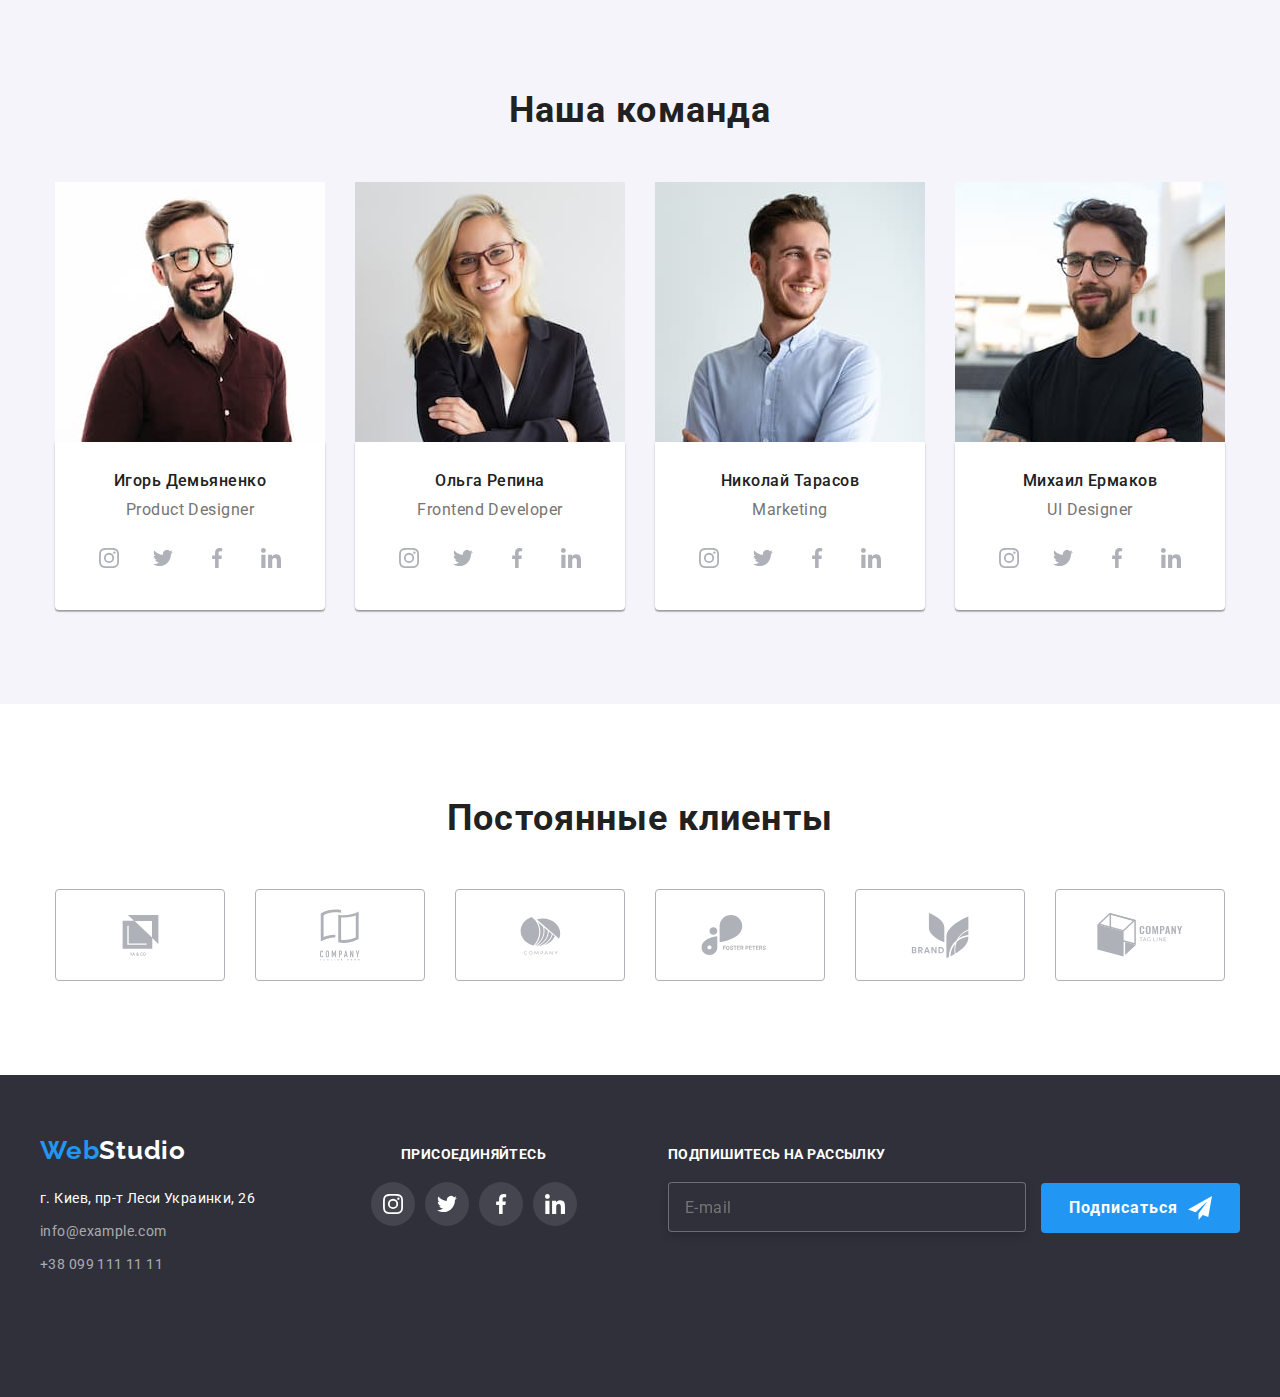
==== commit e2007f91: "goit-markup-hw-08" ====
--- a/index.html
+++ b/index.html
@@ -414,7 +414,7 @@
         </div>
       </section>
 
-      <!-- <section class="clients">
+      <section class="clients">
         <div class="container">
           <h2 class="clients__title">Постоянные клиенты</h2>
           <ul class="clients__list">
@@ -462,7 +462,7 @@
             </li>
           </ul>
         </div>
-      </section> -->
+      </section>
     </main>
 
     <footer class="footer">
@@ -557,7 +557,7 @@
       </div>
     </footer>
 
-    <!-- <div class="backdrop is-hidden" data-modal>
+    <div class="backdrop is-hidden" data-modal>
       <div class="modal">
         <button data-modal-close class="modal__btn-close">
           <svg class="modal__close-icon">
@@ -666,7 +666,7 @@
           </button>
         </form>
       </div>
-    </div> -->
+    </div>
     <script src="./js/mobile-menu.js"></script>
     <script src="./js/modal.js"></script>
   </body>
--- a/css/main.min.css
+++ b/css/main.min.css
@@ -1,3 +1,3 @@
 :root{--text-color-white: #ffffff;--main-text-color: #757575;--title-color: #212121;--accent-color: #2196f3;--logo-color: #000000;--btn-hover-color: #188ce8;--dark-bg-color: #2f303a;--light-bg-color: #f5f4fa;--modal-win-bg: rgba(0, 0, 0, 0.2);--modal-win-bg-cl: #ffffff;--main-font: "Roboto", sans-serif;--logo-font: "Raleway", sans-serif;--btn-sh-duration: 250ms;--btn-sh-function: cubic-bezier(0.4, 0, 0.2, 1);--modal-win-box-shadow: 0px 1px 3px rgba(0, 0, 0, 0.12),
-    0px 1px 1px rgba(0, 0, 0, 0.14), 0px 2px 1px rgba(0, 0, 0, 0.2)}*,*::before,*::after{margin:0;padding:0}ul{list-style:none}a{text-decoration:none}img{display:block;width:100%;height:auto}body{font-family:var(--main-font);font-size:14px;line-height:1.71;letter-spacing:0.03em;color:var(--main-text-color)}.link{font-family:var(--main-font);font-weight:500;font-size:14px;line-height:1.14;letter-spacing:0.02em;color:var(--title-color);padding:32px 0;transition:var(--btn-sh-duration) var(--btn-sh-function)}.container{width:100%;padding-left:15px;padding-right:15px}@media screen and (min-width: 480px){.container{max-width:480px;margin-left:auto;margin-right:auto}}@media screen and (min-width: 768px){.container{max-width:768px;padding-left:15px;padding-right:15px}}@media screen and (min-width: 1200px){.container{max-width:1200px;padding-left:0;padding-right:0}}.page-header{padding:24px 0px 25px 0px;border-bottom:1px solid #ececec;position:relative;overflow:hidden}.page-header__container{display:flex;align-items:center}@media screen and (max-width: 1199.98px){.page-header__container{justify-content:space-between}}.mobile-menu{position:absolute;top:0;right:0;width:100%;height:100%;background-color:var(--modal-win-bg-cl);transform:translateX(100%);transition:transform var(--btn-sh-duration) var(--btn-sh-function)}@media screen and (min-width: 768px){.mobile-menu{display:none}}.mobile-menu.is-open{position:fixed;transform:translateX(0);transition:transform var(--btn-sh-duration) var(--btn-sh-function)}.logo{font-family:var(--logo-font);font-weight:bold;font-size:26px;line-height:1.19;letter-spacing:0.03em;text-decoration:none}@media screen and (min-width: 1200px){.logo{margin-right:93px}}.logo__up-left,.logo__down-left{color:var(--accent-color)}.logo__up-right{color:var(--logo-color)}.logo__down-right{color:var(--text-color-white)}.navigation{display:flex}.page__nav{display:none}@media screen and (min-width: 768px){.page__nav{display:block}}.navigation__link{font-family:var(--main-font);font-weight:500;font-size:14px;line-height:1.14;letter-spacing:0.02em;color:var(--title-color);padding:32px 0;transition:var(--btn-sh-duration) var(--btn-sh-function)}.navigation__link:hover,.navigation__link:focus{color:var(--accent-color)}.navigation__mode:not(:last-child){margin-right:50px}.navigation__sdudio::after{content:"";display:block;position:absolute;width:48px;height:4px;background:#2196f3;border-radius:2px;margin-top:25px;transition:var(--btn-sh-duration) var(--btn-sh-function)}.navigation__sdudio::after:hover::after,.navigation__sdudio::after:focus::after{opacity:0}.navigation__portfolio::after{content:"";display:block;position:absolute;width:78px;height:4px;background:#2196f3;border-radius:2px;margin-top:25px;transition:var(--btn-sh-duration) var(--btn-sh-function)}.navigation__portfolio::after:hover::after,.navigation__portfolio::after:focus::after{opacity:0}.navigation-mobil__btn{right:23px;top:22px;padding:0;background-color:transparent;border:none;cursor:pointer}@media screen and (min-width: 768px){.navigation-mobil__btn{display:none}}.mobile-menu__close-btn{position:absolute;right:23px;top:22px;padding:0;background-color:transparent;border:none;cursor:pointer}@media screen and (min-width: 768px){.mobile-menu__close-btn{display:none}}.contact{display:none}@media screen and (min-width: 768px){.contact{display:block}}@media screen and (min-width: 1200px){.contact{display:flex;margin-left:auto}}.contact__email-icon{width:16px;height:12px;fill:currentColor;margin-right:10px}.contact__smartphone-icon{width:10px;height:16px;fill:currentColor;margin-right:10px}@media screen and (min-width: 768px) and (max-width: 1199.98px){.contact__item-up:not(:last-child){margin-bottom:10px}}@media screen and (min-width: 1200px){.contact__item-up:not(:last-child){margin-right:30px}}.contact__link-up{display:flex;align-items:center}.contact__link-up{font-family:var(--main-font);font-weight:500;font-size:14px;line-height:1.14;letter-spacing:0.02em;color:var(--main-text);transition:var(--btn-sh-duration) var(--btn-sh-function)}.contact__link-up:hover,.contact__link-up:focus{color:var(--accent-color)}.address{font-style:normal;margin-top:20px}.address__link{font-family:var(--main-font);font-size:14px;line-height:1.71x;letter-spacing:0.03em;color:var(--text-color-white);transition:var(--btn-sh-duration) var(--btn-sh-function)}.address__link:hover,.address__link:focus{color:var(--accent-color)}.footer{padding-top:60px;padding-bottom:60px;background-color:var(--dark-bg-color)}@media screen and (max-width: 1199.98px){.footer-box{text-align:center}}@media screen and (max-width: 767.98px){.footer-box{margin-bottom:60px}}@media screen and (min-width: 768px){.footer__container{display:flex;flex-wrap:wrap;justify-content:space-around;align-items:baseline}}.contact-footer__mode{margin-top:9px}.contact-footer__link{font-family:var(--main-font);font-size:14px;line-height:1.71;letter-spacing:0.03em;color:rgba(255,255,255,0.6);margin-top:9px;transition:var(--btn-sh-duration) var(--btn-sh-function)}.contact-footer__link:hover,.contact-footer__link:focus{color:var(--accent-color)}.footer-title{font-weight:bold;font-size:14px;line-height:16px;letter-spacing:0.03em;text-transform:uppercase;color:var(--text-color-white);margin-bottom:20px}.footer-social__list{display:flex;justify-content:center}.footer-social__link{width:44px;height:44px;border-radius:50%;background-color:rgba(255,255,255,0.1);display:flex;align-items:center;justify-content:center;transition:var(--btn-sh-duration) var(--btn-sh-function)}.footer-social__link:hover,.footer-social__link:focus{background-color:var(--accent-color)}.footer-social__item:not(:last-child){margin-right:10px}.footer-social__icon{fill:currentColor;color:var(--text-color-white)}.footer-social-block{text-align:center;margin-bottom:60px}@media screen and (min-width: 767.98px){.footer-social-block{margin-bottom:60px}}.footer-subscribe__title{font-weight:bold;font-size:14px;line-height:16px;letter-spacing:0.03em;text-transform:uppercase;color:var(--text-color-white);margin-bottom:20px}.footer-subscribe__input{width:100%;height:50px;border:1px solid rgba(255,255,255,0.3);box-sizing:border-box;filter:drop-shadow(0px 4px 4px rgba(0,0,0,0.15));border-radius:4px;font-weight:normal;font-size:16px;line-height:1.25x;letter-spacing:0.03em;color:rgba(255,255,255,0.6);padding:15px 16px;background-color:#2f303a;transition:border var(--btn-sh-duration) var(--btn-sh-function)}.footer-subscribe__input:hover,.footer-subscribe__input:focus{border:1px solid var(--accent-color);cursor:pointer;outline:none}@media screen and (min-width: 768px){.footer-subscribe__input{width:450px;height:50px}}@media screen and (min-width: 1200px){.footer-subscribe__input{width:358px;height:50px;margin-right:12px}}.footer-btn-scb{font-weight:bold;font-size:16px;line-height:1.87;letter-spacing:0.06em;color:var(--text-color-white);display:inline-flex;align-items:center;padding:10px 28px;border:none;border-radius:4px;background-color:var(--accent-color);cursor:pointer;transition:background-color var(--btn-sh-duration) var(--btn-sh-function)}.footer-btn-scb:hover,.footer-btn-scb:focus{background-color:var(--btn-hover-color)}@media screen and (max-width: 1199.98px){.footer-btn-scb{margin-top:20px}}.footer-icon-send{margin-left:10px;width:24px;height:24px}@media screen and (max-width: 1199.98px){.footer-subscribe{text-align:center}}@media screen and (min-width: 767.98px) and (max-width: 1199.98px){.footer-subscribe{margin-top:60px}}@media screen and (min-width: 768px) and (max-width: 1199.98px){.footer-subscribe__box{width:360px;display:flex;flex-wrap:wrap;justify-content:center}}.backdrop{position:fixed;top:0;left:0;width:100%;height:1024px;background:rgba(0,0,0,0.2);opacity:1;transition:var(--btn-sh-duration) var(--btn-sh-function)}.is-hidden{opacity:0;visibility:hidden;pointer-events:none;transition:opacity var(--btn-sh-duration) var(--btn-sh-function),visibility var(--btn-sh-duration) var(--btn-sh-function)}.backdrop.is-hidden .modal{transform:translate(-50%, -50%) scale(0);transition:var(--btn-sh-duration) var(--btn-sh-function)}.modal{position:absolute;top:50%;left:50%;transform:translate(-50%, -50%);width:528px;background-color:var(--modal-win-bg-cl);box-shadow:var(--modal-win-box-shadow);border-radius:4px;transform:translate(-50%, -50%) scale(1);transition:var(--btn-sh-duration) var(--btn-sh-function);padding:40px 40px}.modal__btn-close{display:flex;justify-content:center;align-items:center;width:30px;height:30px;border:1px solid rgba(0,0,0,0.1);background:var(--modal-win-bg-cl);border-radius:50%;position:absolute;top:6px;right:6px}.modal__btn-close:hover,.modal__btn-close:focus,.modal__btn-close:active{cursor:pointer}.modal__close-icon{width:18px;height:18px;fill:#000;transition:fill var(--btn-sh-duration) var(--btn-sh-function)}.modal__btn-close:hover .modal__close-icon,.modal__btn-close:focus .modal__close-icon{fill:var(--accent-color)}.modal__title{color:#212121;font-weight:bold;font-size:20px;line-height:1.5;text-align:center;margin-bottom:12px}.modal-form{display:flex;flex-direction:column}.modal-form__element{display:flex;flex-direction:column;justify-content:center}.modal-form__element:hover input,.modal-form__element:focus input{outline:none;cursor:pointer;border:1px solid var(--accent-color);border-radius:4px}.modal-form__element:hover .modal-form__icon,.modal-form__element:focus-within .modal-form__icon{cursor:pointer;fill:var(--accent-color)}.modal-form__margin{margin-bottom:10px}.modal-form__label{font-size:12px;line-height:1.17;letter-spacing:0.01em;color:#757575;margin-bottom:4px}.modal-form__input-text{color:#000;font-size:14px;line-height:1.17px;letter-spacing:0.01em}.modal-form__name-block{position:relative}.modal-form__icon{position:absolute;width:18px;height:18px;margin-left:15px;fill:#212121;transition:fill var(--btn-sh-duration) var(--btn-sh-function)}.modal-form__padding-svg{padding:12px 0 12px 42px}.modal-form__input-border{border:1px solid rgba(33,33,33,0.2);border-radius:4px;transition:border var(--btn-sh-duration) var(--btn-sh-function)}.modal-form__input-height{height:40px}.modal-form__textarea{border:1px solid rgba(33,33,33,0.2);resize:none;height:120px;padding:12px 16px;font-size:12px;line-height:1.67;letter-spacing:0.01em;border-radius:4px;transition:border var(--btn-sh-duration) var(--btn-sh-function)}.modal-form__textarea::placeholder{color:rgba(117,117,117,0.5)}.modal-form__margin-comment{margin-bottom:20px}.modal-form__checkbox{display:inline-flex;align-items:center;margin-left:auto;margin-right:auto;margin-bottom:30px}.modal-form__checkbox-label{display:flex;align-items:center;font-size:14px;line-height:24px;color:var(--main-text-color)}.modal-form__checkbox-label::before{content:"";display:inline-block;width:16px;height:15px;margin-right:7px;border:2px solid #212121}.modal-form__checkbox-label:hover,.modal-form__checkbox-label:focus{cursor:pointer}.modal-form__visually-hidden{position:absolute;visibility:hidden}.modal-form__check-box-condition:checked+.modal-form__checkbox-label::before{background-image:url(../images/icon-check.svg);background-color:var(--accent-color);background-repeat:no-repeat;background-position:center;background-size:contain;border:2px solid rgba(33,33,33,0);background-origin:border-box;border-radius:2px}.modal-form__policy{color:var(--accent-color);text-decoration-line:underline}.modal-form__input-point:hover,.modal-form__input-point:focus{outline:none;cursor:pointer;border:1px solid var(--accent-color);border-radius:4px}.modal-form__button-send{background-color:var(--accent-color);color:var(--text-color-white);font-size:16px;line-height:1.88;text-align:center;letter-spacing:0.06em;border:none;margin-left:auto;margin-right:auto;cursor:pointer;padding:10px 56px;border-radius:4px;box-shadow:0px 4px 4px rgba(0,0,0,0.15);transition:background-color var(--btn-sh-duration) var(--btn-sh-function)}.modal-form__button-send:hover,.modal-form__button-send:focus{background-color:var(--btn-hover-color)}.hero{background-color:#c4c4c4;background-image:linear-gradient(to top, rgba(47,48,58,0.4), rgba(47,48,58,0.4)),url(../images/img-hero.jpg);background-size:480px 400px;margin-left:auto;margin-right:auto;padding-top:118px;padding-bottom:118px}@media screen and (min-width: 768px){.hero{display:flex;justify-content:center;align-items:center;background-size:768px 400px;margin-left:auto;margin-right:auto;padding-top:118px;padding-bottom:118px}}@media screen and (min-width: 1200px){.hero{display:flex;justify-content:center;align-items:center;max-width:1600px;background-size:1600px 600px;margin-left:auto;margin-right:auto;padding-top:200px;padding-bottom:200px}}.hero__title{font-family:var(--main-font);font-weight:900;font-size:26px;max-width:360px;line-height:1.62;text-align:center;letter-spacing:0.06em;text-transform:uppercase;color:var(--text-color-white);margin:auto}@media screen and (min-width: 1200px){.hero__title{font-size:44px;max-width:696px;line-height:1.36}}.hero__btn{display:flex;font-family:var(--main-font);font-weight:bold;font-size:16px;line-height:1.87;letter-spacing:0.06em;text-align:center;align-items:center;cursor:pointer;background:var(--accent-color);color:var(--text-color-white);border:none;border-radius:4px;margin:auto;padding:10px 32px;margin-top:30px;transition:var(--btn-sh-duration) var(--btn-sh-function)}.hero__btn:hover,.hero__btn:focus{background-color:var(--btn-hover-color)}@media screen and (max-width: 1199.98px){.advantages{padding:60px 0}}@media screen and (min-width: 1200px){.advantages{margin:94px 0px 0px 0px}}.advantages__list{margin:-15px;margin:auto}@media screen and (min-width: 768px){.advantages__list{display:flex;flex-wrap:wrap;justify-content:center;margin:-15px}}.item{text-align:center}@media screen and (max-width: 767.98px){.item:not(:last-child){margin-bottom:30px}}@media screen and (min-width: 768px) and (max-width: 1199.98px){.item{flex-basis:calc((100% - 2 * 30px) / 2);width:354px;margin:15px}}@media screen and (min-width: 1200px){.item{flex-basis:calc((100% - 4 * 30px) / 4);width:270px}.item:not(:last-child){margin-right:30px}}.advantages__icon{display:flex;align-items:center;justify-content:center;height:120px;background-color:var(--light-bg-color);border-radius:4px;margin-bottom:30px}.advantages__title{font-family:var(--main-font);font-weight:bold;font-size:14px;line-height:1.14;letter-spacing:0.03em;text-transform:uppercase;color:var(--title-color);margin-bottom:10px}@media screen and (max-width: 767.98px){.advantages__title{text-align:center}}@media screen and (min-width: 768px){.advantages__title{text-align:left}}.advantages__text{font-family:var(--main-font);font-size:14px;line-height:1.71;letter-spacing:0.03em;color:var(--main-text-color);text-align:left}@media screen and (max-width: 1199.98px){.experience{display:none}}@media screen and (min-width: 1200px){.experience{margin:94px 0}}.experience__title{font-family:var(--main-font);font-weight:bold;font-size:36px;line-height:1.16;text-align:center;letter-spacing:0.03em;color:var(--title-color);margin-bottom:50px}.experience__list{display:flex;margin-left:auto;justify-content:center;flex-wrap:wrap}.experience__item{margin-bottom:0}.experience__item:not(:first-child){margin-left:0}.experience__item:not(:last-child){margin-right:30px}.experience__thumb{position:relative}.experience__name{position:absolute;display:flex;align-items:center;justify-content:center;bottom:0;font-weight:bold;font-size:14px;line-height:1.14;text-align:center;letter-spacing:0.03em;text-transform:uppercase;color:var(--text-color-white);background:rgba(47,48,58,0.8);width:370px;height:70px}.team__box{margin:-15px}@media screen and (min-width: 768px){.team__box{display:flex;flex-wrap:wrap}}.team{background-color:var(--light-bg-color);padding-top:94px;padding-bottom:94px}.team__title{font-family:var(--main-font);font-weight:bold;font-size:36px;line-height:1.16;text-align:center;letter-spacing:0.03em;color:var(--title-color);margin-bottom:50px}.team__card{text-align:center;margin:15px}@media screen and (min-width: 480px) and (max-width: 767.98px){.team__card:not(:last-child){margin-bottom:30px}}@media screen and (min-width: 768px) and (max-width: 1199.98px){.team__card{flex-basis:calc((100% - 2 * 30px) / 2);margin:15px}}@media screen and (min-width: 1200px){.team__card{flex-basis:calc((100% - 4 * 30px) / 4);margin:15px}}.team__name{font-family:var(--main-font);font-weight:500;font-size:16px;line-height:1.18;text-align:center;letter-spacing:0.03em;color:var(--title-color);margin-bottom:10px}.team__job{font-family:var(--main-font);font-size:16px;line-height:1.18;text-align:center;letter-spacing:0.03em;color:var(--main-text-color);margin-bottom:16px}.team__thumb{padding:30px 0px 30px 0px;background-color:var(--modal-win-bg-cl);border-radius:0 0 4px 4px;box-shadow:var(--modal-win-box-shadow)}.team__social{display:flex;align-items:center;justify-content:center}.team-social__list{display:flex}.team-social__link{width:44px;height:44px;border-radius:50%;color:#afb1b8;display:flex;align-items:center;justify-content:center;transition:var(--btn-sh-duration) var(--btn-sh-function)}.team-social__link:hover,.team-social__link:focus{background-color:var(--accent-color);color:var(--text-color-white)}.team-social__item:not(:last-child){margin-right:10px}.team-social__icon{fill:currentColor}.clients{padding:94px 0px}.clients__title{font-family:var(--main-font);font-weight:bold;font-size:36px;line-height:1.16;text-align:center;letter-spacing:0.03em;color:var(--title-color);margin-bottom:50px}.client__icon-size{fill:currentColor}.clients__list{display:flex;flex-wrap:wrap;justify-content:center}.clients__item{width:170px}.clients__list .clients__item:not(:first-child){margin-left:0px}.clients__list .clients__item:not(:last-child){margin-right:30px}.clients__link{display:flex;align-items:center;justify-content:center;width:100%;height:92px;border-radius:4px;border:1px solid #afb1b8;color:#afb1b8;transition:var(--btn-sh-duration) var(--btn-sh-function)}.clients__link:hover,.clients__link:focus{color:var(--accent-color);border-color:var(--accent-color)}.portfolio{padding:94px 0}.portfolio__invisible-title{display:none}.portfolio__btn-list{display:flex;margin-left:auto;justify-content:center;flex-wrap:wrap;margin-bottom:50px}.portfolio__cursor-btn{display:flex;font-family:var(--main-font);font-weight:500;font-size:16px;line-height:1.62;letter-spacing:0.03em;color:var(--title-color);cursor:pointer;border:none;border-radius:4px;margin:auto;padding:6px 22px;margin-right:8px;background:#f5f4fa;transition:var(--btn-sh-duration) var(--btn-sh-function)}.portfolio__cursor-btn:hover,.portfolio__cursor-btn:focus{background:var(--accent-color);color:var(--text-color-white);box-shadow:0px 3px 1px rgba(0,0,0,0.1),0px 1px 2px rgba(0,0,0,0.08),0px 2px 2px rgba(0,0,0,0.12)}.portfolio__projects-list{display:flex;flex-wrap:wrap;margin:-15px}.portfolio__card{flex-basis:calc(100% / 3 - 30px);margin:15px}.portfolio__project-name{font-family:var(--main-font);font-weight:bold;font-size:18px;line-height:2;letter-spacing:0.06em;color:var(--title-color)}.portfolio__project-type{font-family:var(--main-font);font-size:16px;line-height:1.87;letter-spacing:0.03em;color:var(--main-text-color)}.portfolio__link{display:block}.portfolio__link:hover,.portfolio__link:focus{box-shadow:var(--modal-win-box-shadow)}.portfolio__overlay-card{overflow:hidden;position:relative}.portfolio__text-overlay{position:absolute;top:0;left:0;width:100%;height:100%;font-weight:normal;font-size:18px;line-height:1.56;letter-spacing:0.03em;color:var(--text-color-white);background:rgba(33,150,243,0.9);transform:translateY(100%);transition:var(--btn-sh-duration) var(--btn-sh-function);overflow:hidden;padding:63px 24px}.portfolio__link:hover .portfolio__text-overlay{transform:translateY(0)}.portfolio__thumb-card{background:var(--modal-win-bg-cl);border:1px solid #eeeeee;padding:20px 24px}
+    0px 1px 1px rgba(0, 0, 0, 0.14), 0px 2px 1px rgba(0, 0, 0, 0.2)}*,*::before,*::after{margin:0;padding:0}ul{list-style:none}a{text-decoration:none}img{display:block;width:100%;height:auto}body{font-family:var(--main-font);font-size:14px;line-height:1.71;letter-spacing:0.03em;color:var(--main-text-color)}.link{font-family:var(--main-font);font-weight:500;font-size:14px;line-height:1.14;letter-spacing:0.02em;color:var(--title-color);padding:32px 0;transition:var(--btn-sh-duration) var(--btn-sh-function)}.container{width:100%;padding-left:15px;padding-right:15px}@media screen and (min-width: 480px){.container{max-width:480px;margin-left:auto;margin-right:auto}}@media screen and (min-width: 768px){.container{max-width:768px;padding-left:15px;padding-right:15px}}@media screen and (min-width: 1200px){.container{max-width:1200px;padding-left:0;padding-right:0}}.page-header{padding:21px 0;border-bottom:1px solid #ececec;position:relative;overflow:hidden}@media screen and (min-width: 1200px){.page-header{padding:24px 0 25px 0}}.page-header__container{display:flex;align-items:center}@media screen and (max-width: 1199.98px){.page-header__container{justify-content:space-between}}.mobile-menu{position:absolute;top:0;right:0;width:100%;height:100%;background-color:var(--modal-win-bg-cl);transform:translateX(100%);transition:transform var(--btn-sh-duration) var(--btn-sh-function)}@media screen and (min-width: 768px){.mobile-menu{display:none}}.mobile-menu.is-open{position:fixed;transform:translateX(0);transition:transform var(--btn-sh-duration) var(--btn-sh-function)}.logo{font-family:var(--logo-font);font-weight:bold;font-size:26px;line-height:1.19;letter-spacing:0.03em;text-decoration:none}@media screen and (min-width: 1200px){.logo{margin-right:93px}}.logo__up-left,.logo__down-left{color:var(--accent-color)}.logo__up-right{color:var(--logo-color)}.logo__down-right{color:var(--text-color-white)}.navigation{display:flex}.page__nav{display:none}@media screen and (min-width: 768px){.page__nav{display:block}}.navigation__link{font-family:var(--main-font);font-weight:500;font-size:14px;line-height:1.14;letter-spacing:0.02em;color:var(--title-color);padding:32px 0;transition:var(--btn-sh-duration) var(--btn-sh-function)}.navigation__link:hover,.navigation__link:focus{color:var(--accent-color)}.navigation__mode:not(:last-child){margin-right:50px}.navigation__sdudio::after{content:"";display:block;position:absolute;width:48px;height:4px;background:#2196f3;border-radius:2px;margin-top:26px;transition:var(--btn-sh-duration) var(--btn-sh-function)}@media screen and (min-width: 1200px){.navigation__sdudio::after{margin-top:24px}}.navigation__portfolio::after{content:"";display:block;position:absolute;width:78px;height:4px;background:#2196f3;border-radius:2px;margin-top:26px;transition:var(--btn-sh-duration) var(--btn-sh-function)}@media screen and (min-width: 1200px){.navigation__portfolio::after{margin-top:24px}}.navigation-mobil__btn{right:23px;top:22px;padding:0;background-color:transparent;border:none;cursor:pointer}@media screen and (min-width: 768px){.navigation-mobil__btn{display:none}}.mobile-menu__close-btn{position:absolute;right:23px;top:22px;padding:0;background-color:transparent;border:none;cursor:pointer}@media screen and (min-width: 768px){.mobile-menu__close-btn{display:none}}.contact{display:none}@media screen and (min-width: 768px){.contact{display:block}}@media screen and (min-width: 1200px){.contact{display:flex;margin-left:auto}}.contact__email-icon{width:16px;height:12px;fill:currentColor;margin-right:10px}.contact__smartphone-icon{width:10px;height:16px;fill:currentColor;margin-right:10px}@media screen and (min-width: 768px) and (max-width: 1199.98px){.contact__item-up:not(:last-child){margin-bottom:10px}}@media screen and (min-width: 1200px){.contact__item-up:not(:last-child){margin-right:30px}}.contact__link-up{display:flex;align-items:center}.contact__link-up{font-family:var(--main-font);font-weight:500;font-size:14px;line-height:1.14;letter-spacing:0.02em;color:var(--main-text);transition:var(--btn-sh-duration) var(--btn-sh-function)}.contact__link-up:hover,.contact__link-up:focus{color:var(--accent-color)}.address{font-style:normal;margin-top:20px}.address__link{font-family:var(--main-font);font-size:14px;line-height:1.71x;letter-spacing:0.03em;color:var(--text-color-white);transition:var(--btn-sh-duration) var(--btn-sh-function)}.address__link:hover,.address__link:focus{color:var(--accent-color)}.footer{padding-top:60px;padding-bottom:60px;background-color:var(--dark-bg-color)}@media screen and (min-width: 768px){.footer__container{display:flex;flex-wrap:wrap;justify-content:space-around;align-items:baseline}}@media screen and (min-width: 1200px){.footer__container{justify-content:space-between}}@media screen and (max-width: 1199.98px){.footer-box{text-align:center}}@media screen and (max-width: 767.98px){.footer-box{margin-bottom:60px}}@media screen and (min-width: 1200px){.footer-box{margin-bottom:60px;justify-content:space-between}}.contact-footer__mode{margin-top:9px}.contact-footer__link{font-family:var(--main-font);font-size:14px;line-height:1.71;letter-spacing:0.03em;color:rgba(255,255,255,0.6);margin-top:9px;transition:var(--btn-sh-duration) var(--btn-sh-function)}.contact-footer__link:hover,.contact-footer__link:focus{color:var(--accent-color)}.footer-title{font-weight:bold;font-size:14px;line-height:16px;letter-spacing:0.03em;text-transform:uppercase;color:var(--text-color-white);margin-bottom:20px}.footer-social__list{display:flex;justify-content:center}.footer-social__link{width:44px;height:44px;border-radius:50%;background-color:rgba(255,255,255,0.1);display:flex;align-items:center;justify-content:center;transition:var(--btn-sh-duration) var(--btn-sh-function)}.footer-social__link:hover,.footer-social__link:focus{background-color:var(--accent-color)}.footer-social__item:not(:last-child){margin-right:10px}.footer-social__icon{fill:currentColor;color:var(--text-color-white)}.footer-social-block{text-align:center;margin-bottom:60px}@media screen and (min-width: 767.98px){.footer-social-block{margin-bottom:60px}}.footer-subscribe__title{font-weight:bold;font-size:14px;line-height:16px;letter-spacing:0.03em;text-transform:uppercase;color:var(--text-color-white);margin-bottom:20px}.footer-subscribe__input{width:100%;height:50px;border:1px solid rgba(255,255,255,0.3);box-sizing:border-box;filter:drop-shadow(0px 4px 4px rgba(0,0,0,0.15));border-radius:4px;font-weight:normal;font-size:16px;line-height:1.25x;letter-spacing:0.03em;color:rgba(255,255,255,0.6);padding:15px 16px;background-color:#2f303a;transition:border var(--btn-sh-duration) var(--btn-sh-function)}.footer-subscribe__input:hover,.footer-subscribe__input:focus{border:1px solid var(--accent-color);cursor:pointer;outline:none}@media screen and (min-width: 768px){.footer-subscribe__input{width:450px;height:50px}}@media screen and (min-width: 1200px){.footer-subscribe__input{width:358px;height:50px;margin-right:12px}}.footer-btn-scb{font-weight:bold;font-size:16px;line-height:1.87;letter-spacing:0.06em;color:var(--text-color-white);display:inline-flex;align-items:center;padding:10px 28px;border:none;border-radius:4px;background-color:var(--accent-color);cursor:pointer;transition:background-color var(--btn-sh-duration) var(--btn-sh-function)}.footer-btn-scb:hover,.footer-btn-scb:focus{background-color:var(--btn-hover-color)}@media screen and (max-width: 1199.98px){.footer-btn-scb{margin-top:20px}}.footer-icon-send{margin-left:10px;width:24px;height:24px}@media screen and (max-width: 1199.98px){.footer-subscribe{text-align:center}}@media screen and (min-width: 767.98px) and (max-width: 1199.98px){.footer-subscribe{margin-top:60px}}@media screen and (min-width: 768px) and (max-width: 1199.98px){.footer-subscribe__box{width:360px;display:flex;flex-wrap:wrap;justify-content:center}}.backdrop{position:fixed;top:0;left:0;width:100%;height:1024px;background:rgba(0,0,0,0.2);opacity:1;transition:var(--btn-sh-duration) var(--btn-sh-function)}.is-hidden{opacity:0;visibility:hidden;pointer-events:none;transition:opacity var(--btn-sh-duration) var(--btn-sh-function),visibility var(--btn-sh-duration) var(--btn-sh-function)}.backdrop.is-hidden .modal{transform:translate(-50%, -50%) scale(0);transition:var(--btn-sh-duration) var(--btn-sh-function)}.modal{position:absolute;top:50%;left:50%;transform:translate(-50%, -50%);width:528px;background-color:var(--modal-win-bg-cl);box-shadow:var(--modal-win-box-shadow);border-radius:4px;transform:translate(-50%, -50%) scale(1);transition:var(--btn-sh-duration) var(--btn-sh-function);padding:40px 40px}.modal__btn-close{display:flex;justify-content:center;align-items:center;width:30px;height:30px;border:1px solid rgba(0,0,0,0.1);background:var(--modal-win-bg-cl);border-radius:50%;position:absolute;top:6px;right:6px}.modal__btn-close:hover,.modal__btn-close:focus,.modal__btn-close:active{cursor:pointer}.modal__close-icon{width:18px;height:18px;fill:#000;transition:fill var(--btn-sh-duration) var(--btn-sh-function)}.modal__btn-close:hover .modal__close-icon,.modal__btn-close:focus .modal__close-icon{fill:var(--accent-color)}.modal__title{color:#212121;font-weight:bold;font-size:20px;line-height:1.5;text-align:center;margin-bottom:12px}.modal-form{display:flex;flex-direction:column}.modal-form__element{display:flex;flex-direction:column;justify-content:center}.modal-form__element:hover input,.modal-form__element:focus input{outline:none;cursor:pointer;border:1px solid var(--accent-color);border-radius:4px}.modal-form__element:hover .modal-form__icon,.modal-form__element:focus-within .modal-form__icon{cursor:pointer;fill:var(--accent-color)}.modal-form__margin{margin-bottom:10px}.modal-form__label{font-size:12px;line-height:1.17;letter-spacing:0.01em;color:#757575;margin-bottom:4px}.modal-form__input-text{color:#000;font-size:14px;line-height:1.17px;letter-spacing:0.01em}.modal-form__name-block{position:relative}.modal-form__icon{position:absolute;width:18px;height:18px;margin-left:15px;fill:#212121;transition:fill var(--btn-sh-duration) var(--btn-sh-function)}.modal-form__padding-svg{padding:12px 0 12px 42px}.modal-form__input-border{border:1px solid rgba(33,33,33,0.2);border-radius:4px;transition:border var(--btn-sh-duration) var(--btn-sh-function)}.modal-form__input-height{height:40px}.modal-form__textarea{border:1px solid rgba(33,33,33,0.2);resize:none;height:120px;padding:12px 16px;font-size:12px;line-height:1.67;letter-spacing:0.01em;border-radius:4px;transition:border var(--btn-sh-duration) var(--btn-sh-function)}.modal-form__textarea::placeholder{color:rgba(117,117,117,0.5)}.modal-form__margin-comment{margin-bottom:20px}.modal-form__checkbox{display:inline-flex;align-items:center;margin-left:auto;margin-right:auto;margin-bottom:30px}.modal-form__checkbox-label{display:flex;align-items:center;font-size:14px;line-height:24px;color:var(--main-text-color)}.modal-form__checkbox-label::before{content:"";display:inline-block;width:16px;height:15px;margin-right:7px;border:2px solid #212121}.modal-form__checkbox-label:hover,.modal-form__checkbox-label:focus{cursor:pointer}.modal-form__visually-hidden{position:absolute;visibility:hidden}.modal-form__check-box-condition:checked+.modal-form__checkbox-label::before{background-image:url(../images/icon-check.svg);background-color:var(--accent-color);background-repeat:no-repeat;background-position:center;background-size:contain;border:2px solid rgba(33,33,33,0);background-origin:border-box;border-radius:2px}.modal-form__policy{color:var(--accent-color);text-decoration-line:underline}.modal-form__input-point:hover,.modal-form__input-point:focus{outline:none;cursor:pointer;border:1px solid var(--accent-color);border-radius:4px}.modal-form__button-send{background-color:var(--accent-color);color:var(--text-color-white);font-size:16px;line-height:1.88;text-align:center;letter-spacing:0.06em;border:none;margin-left:auto;margin-right:auto;cursor:pointer;padding:10px 56px;border-radius:4px;box-shadow:0px 4px 4px rgba(0,0,0,0.15);transition:background-color var(--btn-sh-duration) var(--btn-sh-function)}.modal-form__button-send:hover,.modal-form__button-send:focus{background-color:var(--btn-hover-color)}.hero{background-color:#c4c4c4;background-image:linear-gradient(to top, rgba(47,48,58,0.4), rgba(47,48,58,0.4)),url(../images/img-hero.jpg);background-size:480px 400px;margin-left:auto;margin-right:auto;padding-top:118px;padding-bottom:118px}@media screen and (min-width: 768px){.hero{display:flex;justify-content:center;align-items:center;background-size:768px 400px;margin-left:auto;margin-right:auto;padding-top:118px;padding-bottom:118px}}@media screen and (min-width: 1200px){.hero{display:flex;justify-content:center;align-items:center;max-width:1600px;background-size:1600px 600px;margin-left:auto;margin-right:auto;padding-top:200px;padding-bottom:200px}}.hero__title{font-family:var(--main-font);font-weight:900;font-size:26px;max-width:360px;line-height:1.62;text-align:center;letter-spacing:0.06em;text-transform:uppercase;color:var(--text-color-white);margin:auto}@media screen and (min-width: 1200px){.hero__title{font-size:44px;max-width:696px;line-height:1.36}}.hero__btn{display:flex;font-family:var(--main-font);font-weight:bold;font-size:16px;line-height:1.87;letter-spacing:0.06em;text-align:center;align-items:center;cursor:pointer;background:var(--accent-color);color:var(--text-color-white);border:none;border-radius:4px;margin:auto;padding:10px 32px;margin-top:30px;transition:var(--btn-sh-duration) var(--btn-sh-function)}.hero__btn:hover,.hero__btn:focus{background-color:var(--btn-hover-color)}@media screen and (max-width: 1199.98px){.advantages{padding:60px 0}}@media screen and (min-width: 1200px){.advantages{margin:94px 0px 0px 0px}}.advantages__list{margin:auto}@media screen and (min-width: 768px){.advantages__list{display:flex;flex-wrap:wrap;justify-content:center}}@media screen and (min-width: 768px) and (max-width: 1199.98px){.advantages__list{margin:-15px}}.item{text-align:center}@media screen and (max-width: 767.98px){.item:not(:last-child){margin-bottom:30px}}@media screen and (min-width: 768px) and (max-width: 1199.98px){.item{flex-basis:calc((100% - 2 * 30px) / 2);max-width:354px;margin:15px}}@media screen and (min-width: 1200px){.item{flex-basis:calc((100% - 4 * 30px) / 4);margin:0 15px}}.advantages__icon{display:flex;align-items:center;justify-content:center;height:120px;background-color:var(--light-bg-color);border-radius:4px;margin-bottom:30px}.advantages__title{font-family:var(--main-font);font-weight:bold;font-size:14px;line-height:1.14;letter-spacing:0.03em;text-transform:uppercase;color:var(--title-color);margin-bottom:10px}@media screen and (max-width: 767.98px){.advantages__title{text-align:center}}@media screen and (min-width: 768px){.advantages__title{text-align:left}}.advantages__text{font-family:var(--main-font);font-size:14px;line-height:1.71;letter-spacing:0.03em;color:var(--main-text-color);text-align:left}@media screen and (max-width: 1199.98px){.experience{display:none}}@media screen and (min-width: 1200px){.experience{margin:94px 0}}.experience__title{font-family:var(--main-font);font-weight:bold;font-size:36px;line-height:1.16;text-align:center;letter-spacing:0.03em;color:var(--title-color);margin-bottom:50px}.experience__list{display:flex;margin-left:auto;justify-content:center;flex-wrap:wrap}.experience__item{margin-bottom:0}.experience__item:not(:first-child){margin-left:0}.experience__item:not(:last-child){margin-right:30px}.experience__thumb{position:relative}.experience__name{position:absolute;display:flex;align-items:center;justify-content:center;bottom:0;font-weight:bold;font-size:14px;line-height:1.14;text-align:center;letter-spacing:0.03em;text-transform:uppercase;color:var(--text-color-white);background:rgba(47,48,58,0.8);width:370px;height:70px}@media screen and (min-width: 768px) and (max-width: 1199.98px){.team__box{margin:-15px}}@media screen and (min-width: 768px){.team__box{display:flex;flex-wrap:wrap}}.team{background-color:var(--light-bg-color)}@media screen and (max-width: 1199.98px){.team{padding:60px 0}}@media screen and (min-width: 1200px){.team{padding:94px 0px}}.team__title{font-family:var(--main-font);font-weight:bold;text-align:center;letter-spacing:0.03em;color:var(--title-color)}@media screen and (max-width: 1199.98px){.team__title{font-size:28px;line-height:1.18;margin-bottom:30px}}@media screen and (min-width: 1200px){.team__title{font-size:36px;line-height:1.16;text-align:center;letter-spacing:0.03em;color:var(--title-color);margin-bottom:50px}}.team__card{flex-basis:100%;text-align:center}@media screen and (min-width: 480px) and (max-width: 767.98px){.team__card:not(:last-child){margin-bottom:30px}}@media screen and (min-width: 768px) and (max-width: 1199.98px){.team__card{flex-basis:calc((100% - 2 * 30px) / 2);margin:15px}}@media screen and (min-width: 1200px){.team__card{flex-basis:calc((100% - 4 * 30px) / 4);margin:0 15px}}.team__name{font-family:var(--main-font);font-weight:500;font-size:16px;line-height:1.18;text-align:center;letter-spacing:0.03em;color:var(--title-color);margin-bottom:10px}.team__job{font-family:var(--main-font);font-size:16px;line-height:1.18;text-align:center;letter-spacing:0.03em;color:var(--main-text-color);margin-bottom:16px}.team__thumb{padding:30px 0px 30px 0px;background-color:var(--modal-win-bg-cl);border-radius:0 0 4px 4px;box-shadow:var(--modal-win-box-shadow)}.team__social{display:flex;align-items:center;justify-content:center}.team-social__list{display:flex}.team-social__link{width:44px;height:44px;border-radius:50%;color:#afb1b8;display:flex;align-items:center;justify-content:center;transition:var(--btn-sh-duration) var(--btn-sh-function)}.team-social__link:hover,.team-social__link:focus{background-color:var(--accent-color);color:var(--text-color-white)}.team-social__item:not(:last-child){margin-right:10px}.team-social__icon{fill:currentColor}@media screen and (max-width: 1199.98px){.clients{padding:60px 0}}@media screen and (min-width: 1200px){.clients{padding:94px 0px}}.clients__list{display:flex;flex-wrap:wrap;justify-content:center}@media screen and (min-width: 480px) and (max-width: 1199.98px){.clients__list{margin:-15px}}.clients__item{margin:15px;text-align:center}@media screen and (max-width: 767.98px){.clients__item{flex-basis:calc((100% - 2 * 30px) / 2);width:210px}.clients__item:not(:last-child){margin-bottom:15px}}@media screen and (min-width: 768px) and (max-width: 1199.98px){.clients__item{flex-basis:calc((100% - 3 * 30px) / 3);width:226px;margin:15px}}@media screen and (min-width: 1200px){.clients__item{flex-basis:calc((100% - 6 * 30px) / 6);width:170px;margin:0 15px}}.clients__title{font-family:var(--main-font);font-weight:bold;text-align:center;letter-spacing:0.03em;color:var(--title-color)}@media screen and (max-width: 1199.98px){.clients__title{font-size:28px;line-height:1.18;margin-bottom:30px}}@media screen and (min-width: 1200px){.clients__title{font-size:36px;line-height:1.16;margin-bottom:50px}}.client__icon-size{fill:currentColor}.clients__link{display:flex;align-items:center;justify-content:center;width:100%;height:92px;border-radius:4px;border:1px solid #afb1b8;color:#afb1b8;transition:var(--btn-sh-duration) var(--btn-sh-function)}.clients__link:hover,.clients__link:focus{color:var(--accent-color);border-color:var(--accent-color)}.portfolio{padding:94px 0}.portfolio__invisible-title{display:none}.portfolio__btn-list{display:flex;margin-left:auto;justify-content:center;flex-wrap:wrap;margin-bottom:50px}.portfolio__cursor-btn{display:flex;font-family:var(--main-font);font-weight:500;font-size:16px;line-height:1.62;letter-spacing:0.03em;color:var(--title-color);cursor:pointer;border:none;border-radius:4px;margin:auto;padding:6px 22px;margin-right:8px;background:#f5f4fa;transition:var(--btn-sh-duration) var(--btn-sh-function)}.portfolio__cursor-btn:hover,.portfolio__cursor-btn:focus{background:var(--accent-color);color:var(--text-color-white);box-shadow:0px 3px 1px rgba(0,0,0,0.1),0px 1px 2px rgba(0,0,0,0.08),0px 2px 2px rgba(0,0,0,0.12)}.portfolio__projects-list{display:flex;flex-wrap:wrap;margin:-15px}.portfolio__card{flex-basis:calc(100% / 3 - 30px);margin:15px}.portfolio__project-name{font-family:var(--main-font);font-weight:bold;font-size:18px;line-height:2;letter-spacing:0.06em;color:var(--title-color)}.portfolio__project-type{font-family:var(--main-font);font-size:16px;line-height:1.87;letter-spacing:0.03em;color:var(--main-text-color)}.portfolio__link{display:block}.portfolio__link:hover,.portfolio__link:focus{box-shadow:var(--modal-win-box-shadow)}.portfolio__overlay-card{overflow:hidden;position:relative}.portfolio__text-overlay{position:absolute;top:0;left:0;width:100%;height:100%;font-weight:normal;font-size:18px;line-height:1.56;letter-spacing:0.03em;color:var(--text-color-white);background:rgba(33,150,243,0.9);transform:translateY(100%);transition:var(--btn-sh-duration) var(--btn-sh-function);overflow:hidden;padding:63px 24px}.portfolio__link:hover .portfolio__text-overlay{transform:translateY(0)}.portfolio__thumb-card{background:var(--modal-win-bg-cl);border:1px solid #eeeeee;padding:20px 24px}
 /*# sourceMappingURL=main.min.css.map */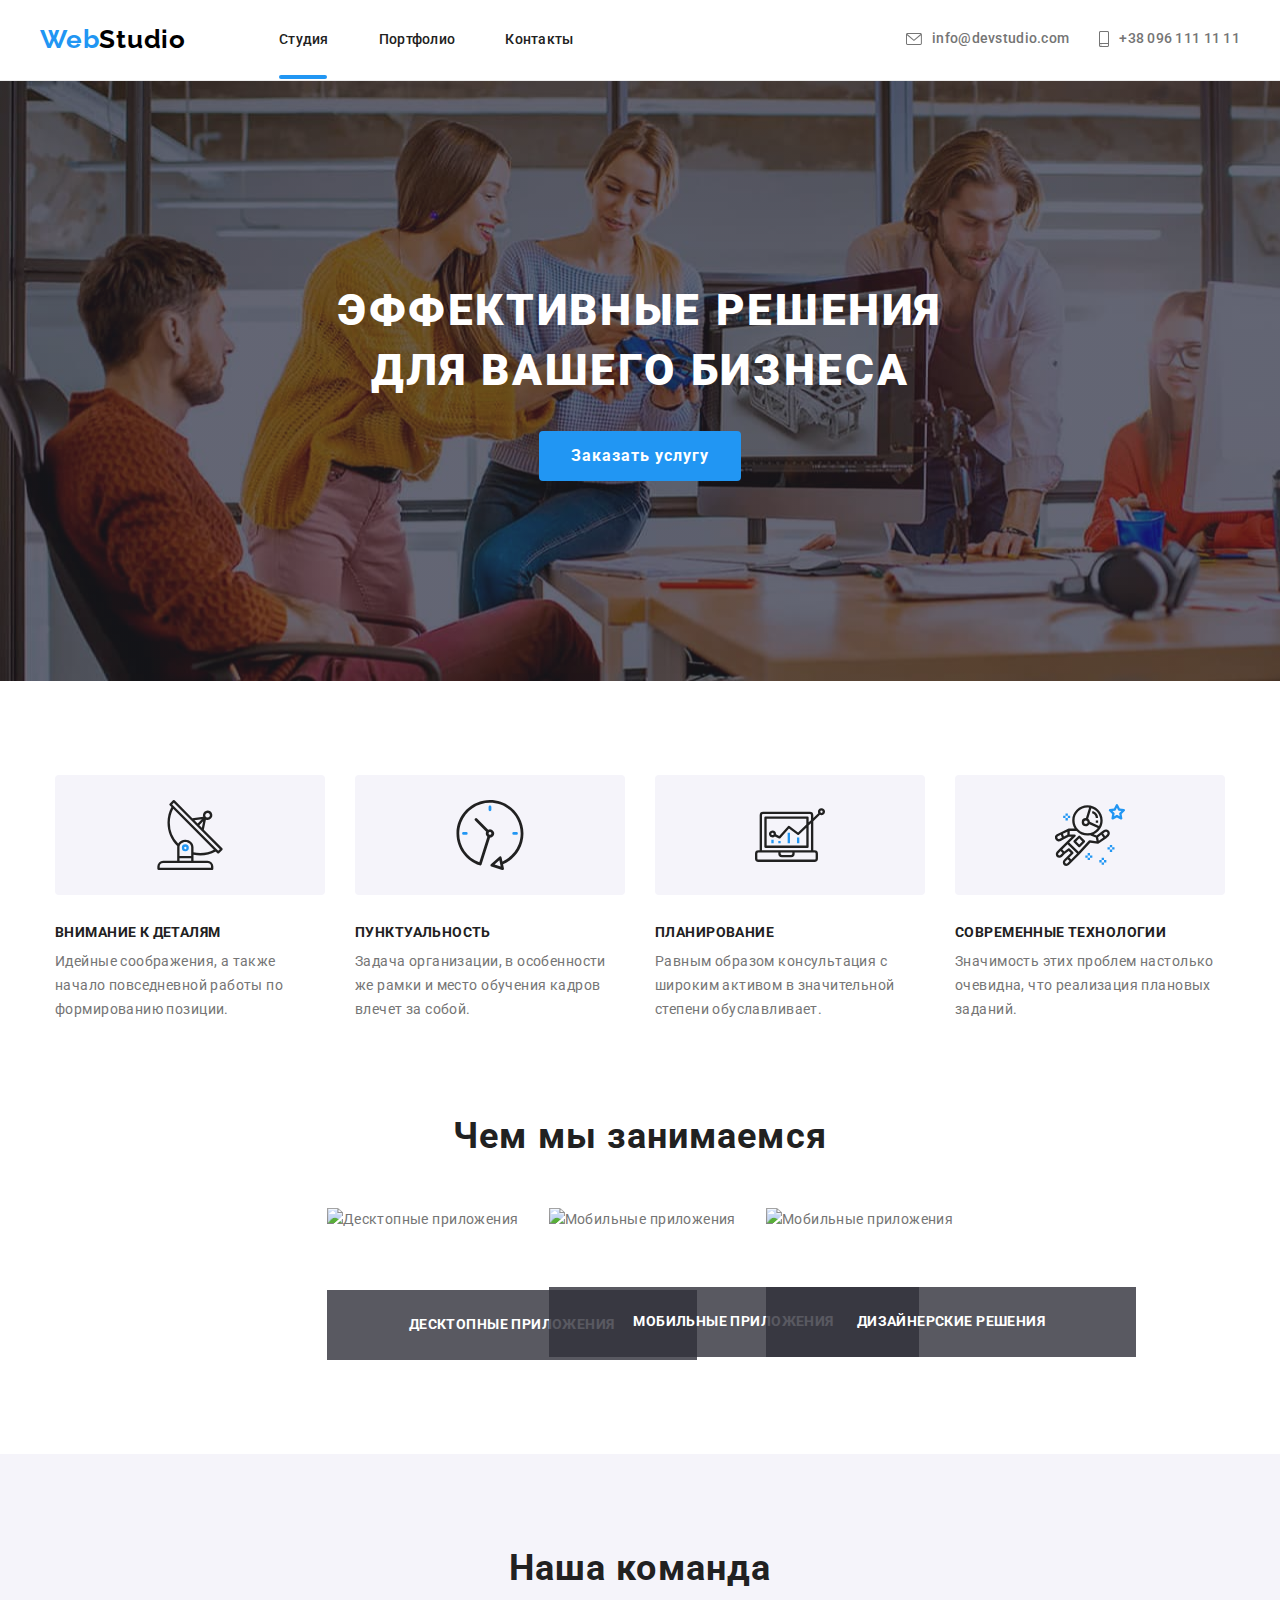
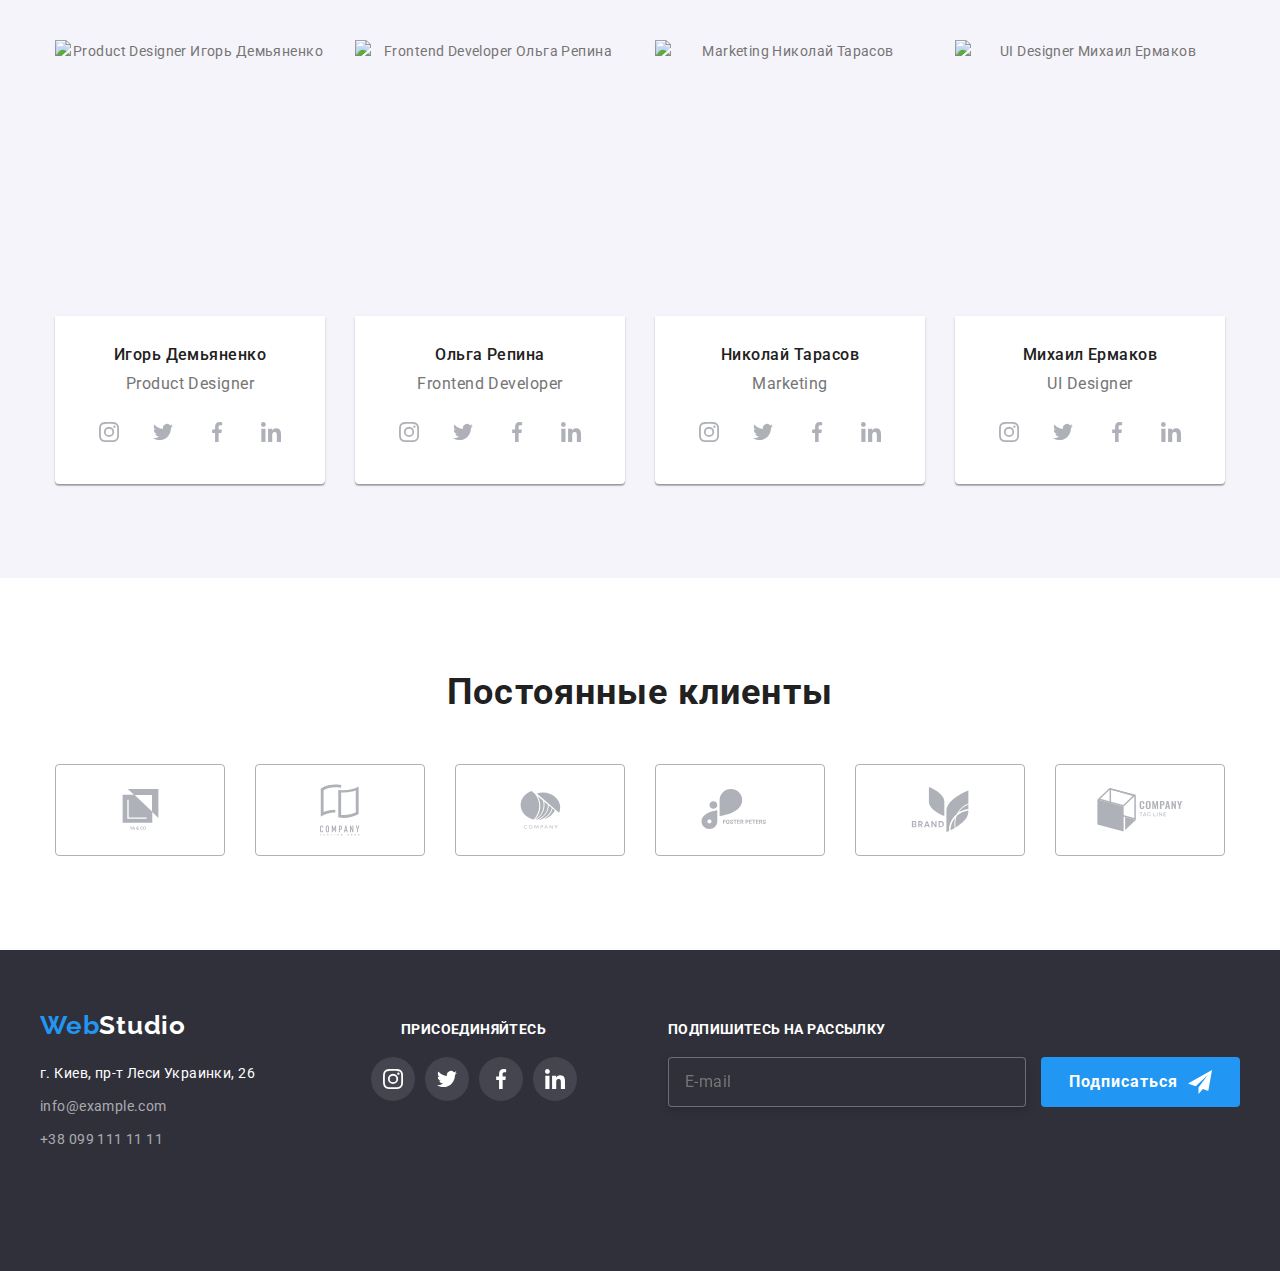
==== commit 8a4f53d3: "goit-markup-hw-08-1" ====
--- a/index.html
+++ b/index.html
@@ -60,68 +60,70 @@
           </li>
         </ul>
 
-        <button class="navigation-mobil__btn" data-menu-button>
-          <svg width="24" height="16">
+        <button class="mobile-menu__btn" data-menu-button>
+          <svg class="mobile-menu__icon-menu" width="24" height="16">
             <use href="./images/svg-sprite.svg#menu"></use>
           </svg>
         </button>
       </div>
-      <div class="mobile-menu" data-menu>
+      <div class="mobile-menu__box" data-menu>
         <button type="button" class="mobile-menu__close-btn" data-menu-close>
           <svg class="mobile-menu__icon-cross" width="20" height="20">
             <use href="./images/symbol-defs.svg#cross"></use>
           </svg>
         </button>
-        <ul class="mobile-menu__nav list">
+        <ul class="mobile-menu__nav-list">
           <li class="mobile-menu__item">
-            <a href="./index.html" class="mobile-menu__link link active-page"
+            <a
+              href="./index.html"
+              class="mobile-menu__link mobile-menu__link--current active-page"
               >Студия</a
             >
           </li>
           <li class="mobile-menu__item">
-            <a href="./portfolio.html" class="mobile-menu__link link"
-              >Портфолио</a
-            >
+            <a href="./portfolio.html" class="mobile-menu__link">Портфолио</a>
           </li>
           <li class="mobile-menu__item">
-            <a href="" class="mobile-menu__link link">Контакты</a>
+            <a href="" class="mobile-menu__link">Контакты</a>
           </li>
         </ul>
 
-        <ul class="mobile-menu__contacts list">
-          <li class="mobile-menu__item">
-            <a
-              href="tel:+380961111111"
-              class="
-                mobile-menu__link-contact mobile-menu__link-contact--bigger
-                link
-              "
-              >+38 096 111 11 11</a
-            >
-          </li>
-          <li class="mobile-menu__item">
-            <a
-              href="mailto:info@devstudio.com"
-              class="mobile-menu__link-contact link"
-              >info@devstudio.com</a
-            >
-          </li>
-        </ul>
-
-        <ul class="mobile-menu__social list">
-          <li class="mobile-menu__item-soc">
-            <a href="" class="mobile-menu__social-link link">Instagram</a>
-          </li>
-          <li class="mobile-menu__item-soc">
-            <a href="" class="mobile-menu__social-link link">Twitter</a>
-          </li>
-          <li class="mobile-menu__item-soc">
-            <a href="" class="mobile-menu__social-link link">Facebook</a>
-          </li>
-          <li class="mobile-menu__item-soc">
-            <a href="" class="mobile-menu__social-link link">LinkedIn</a>
-          </li>
-        </ul>
+        <div class="mobile-menu__contacts-down">
+          <ul class="mobile-menu__contacts list">
+            <li class="mobile-menu__contacts-item">
+              <a
+                href="tel:+380961111111"
+                class="
+                  mobile-menu__contacts-link mobile-menu__link-contact--bigger
+                "
+                >+38 096 111 11 11</a
+              >
+            </li>
+            <li class="mobile-menu__contacts-item">
+              <a
+                href="mailto:info@devstudio.com"
+                class="mobile-menu__contacts-link"
+                >info@devstudio.com</a
+              >
+            </li>
+          </ul>
+        </div>
+        <div class="mobile-menu__social-down">
+          <ul class="mobile-menu__social">
+            <li class="mobile-menu__social-item">
+              <a href="" class="mobile-menu__social-link">Instagram</a>
+            </li>
+            <li class="mobile-menu__social-item">
+              <a href="" class="mobile-menu__social-link">Twitter</a>
+            </li>
+            <li class="mobile-menu__social-item">
+              <a href="" class="mobile-menu__social-link">Facebook</a>
+            </li>
+            <li class="mobile-menu__social-item">
+              <a href="" class="mobile-menu__social-link">LinkedIn</a>
+            </li>
+          </ul>
+        </div>
       </div>
     </header>
 
@@ -196,11 +198,28 @@
           <ul class="experience__list">
             <li class="experience__item">
               <div class="experience__thumb">
-                <img
+                <picture>
+                  <source
+                    srcset="
+                      ./images/Photo-WebStudio/desktop/what-we-do/box1.jpg    1x,
+                      ./images/Photo-WebStudio/desktop/what-we-do/box1@2x.jpg 2x
+                    "
+                    media="(min-width: 1200px)"
+                    type="image/jpeg"
+                  />
+
+                  <img
+                    src="./images/Photo-WebStudio/desktop/what-we-do/box1.jpg"
+                    alt="Десктопные приложения"
+                    width="370"
+                    height="294"
+                  />
+                </picture>
+                <!-- <img
                   src="./images/img-1.jpg"
                   alt="Десктопные приложения"
                   width="370"
-                />
+                /> -->
                 <div class="experience__name">
                   <p class="experience__name-title">Десктопные приложения</p>
                 </div>
@@ -208,11 +227,28 @@
             </li>
             <li class="experience__item">
               <div class="experience__thumb">
-                <img
+                <picture>
+                  <source
+                    srcset="
+                      ./images/Photo-WebStudio/desktop/what-we-do/box-2.jpg    1x,
+                      ./images/Photo-WebStudio/desktop/what-we-do/box-2@2x.jpg 2x
+                    "
+                    media="(min-width: 1200px)"
+                    type="image/jpeg"
+                  />
+
+                  <img
+                    src="./images/Photo-WebStudio/desktop/what-we-do/box-2.jpg"
+                    alt="Мобильные приложения"
+                    width="370"
+                    height="294"
+                  />
+                </picture>
+                <!-- <img
                   src="./images/img-2.jpg"
                   alt="Мобильные приложения"
                   width="370"
-                />
+                /> -->
                 <div class="experience__name">
                   <p class="experience__name-title">Мобильные приложения</p>
                 </div>
@@ -220,11 +256,28 @@
             </li>
             <li class="experience__item">
               <div class="experience__thumb">
-                <img
+                <picture>
+                  <source
+                    srcset="
+                      ./images/Photo-WebStudio/desktop/what-we-do/box-3.jpg    1x,
+                      ./images/Photo-WebStudio/desktop/what-we-do/box-3@2x.jpg 2x
+                    "
+                    media="(min-width: 1200px)"
+                    type="image/jpeg"
+                  />
+
+                  <img
+                    src="./images/Photo-WebStudio/desktop/what-we-do/box-3.jpg"
+                    alt="Мобильные приложения"
+                    width="370"
+                    height="294"
+                  />
+                </picture>
+                <!-- <img
                   src="./images/img-3.jpg"
                   alt="Дизайнерские решения"
                   width="370"
-                />
+                /> -->
                 <div class="experience__name">
                   <p class="experience__name-title">Дизайнерские решения</p>
                 </div>
@@ -239,11 +292,43 @@
           <h2 class="team__title">Наша команда</h2>
           <ul class="team__box">
             <li class="team__card">
-              <img
+              <picture>
+                <source
+                  srcset="
+                    ./images/Photo-WebStudio/desktop/team/ourteam-1.jpg    1x,
+                    ./images/Photo-WebStudio/desktop/team/ourteam-1@2x.jpg 2x
+                  "
+                  media="(min-width: 1200px)"
+                  type="image/jpeg"
+                />
+                <source
+                  srcset="
+                    ./images/Photo-WebStudio/tablet/team/ourteam-1.jpg    1x,
+                    ./images/Photo-WebStudio/tablet/team/ourteam-1@2x.jpg 2x
+                  "
+                  media="(min-width: 768px)"
+                  type="image/jpeg"
+                />
+                <source
+                  srcset="
+                    ./images/Photo-WebStudio/mobile/team/ourteam-1.jpg    1x,
+                    ./images/Photo-WebStudio/mobile/team/ourteam-1@2x.jpg 2x
+                  "
+                  media="(max-width: 767px)"
+                  type="image/jpeg"
+                />
+                <img
+                  src="./images/Photo-WebStudio/mobile/team/ourteam-1.jpg"
+                  alt="Product Designer Игорь Демьяненко"
+                  width="450"
+                  height="460"
+                />
+              </picture>
+              <!-- <img
                 src="./images/img-4.jpg"
                 alt="Product Designer Игорь Демьяненко"
                 width="270"
-              />
+              /> -->
               <div class="team__thumb">
                 <h4 class="team__name">Игорь Демьяненко</h4>
                 <p lang="en" class="team__job">Product Designer</p>
@@ -282,11 +367,43 @@
               </div>
             </li>
             <li class="team__card">
-              <img
+              <picture>
+                <source
+                  srcset="
+                    ./images/Photo-WebStudio/desktop/team/ourteam-2.jpg    1x,
+                    ./images/Photo-WebStudio/desktop/team/ourteam-2@2x.jpg 2x
+                  "
+                  media="(min-width: 1200px)"
+                  type="image/jpeg"
+                />
+                <source
+                  srcset="
+                    ./images/Photo-WebStudio/tablet/team/ourteam-2.jpg    1x,
+                    ./images/Photo-WebStudio/tablet/team/ourteam-2@2x.jpg 2x
+                  "
+                  media="(min-width: 768px)"
+                  type="image/jpeg"
+                />
+                <source
+                  srcset="
+                    ./images/Photo-WebStudio/mobile/team/ourteam-2.jpg    1x,
+                    ./images/Photo-WebStudio/mobile/team/ourteam-2@2x.jpg 2x
+                  "
+                  media="(max-width: 767px)"
+                  type="image/jpeg"
+                />
+                <img
+                  src="./images/Photo-WebStudio/mobile/team/ourteam-2.jpg"
+                  alt="Frontend Developer Ольга Репина"
+                  width="450"
+                  height="460"
+                />
+              </picture>
+              <!-- <img
                 src="./images/img-5.jpg"
                 alt="Frontend Developer Ольга Репина"
                 width="270"
-              />
+              /> -->
               <div class="team__thumb">
                 <h4 class="team__name">Ольга Репина</h4>
                 <p lang="en" class="team__job">Frontend Developer</p>
@@ -325,11 +442,43 @@
               </div>
             </li>
             <li class="team__card">
-              <img
+              <picture>
+                <source
+                  srcset="
+                    ./images/Photo-WebStudio/desktop/team/ourteam-3.jpg    1x,
+                    ./images/Photo-WebStudio/desktop/team/ourteam-3@2x.jpg 2x
+                  "
+                  media="(min-width: 1200px)"
+                  type="image/jpeg"
+                />
+                <source
+                  srcset="
+                    ./images/Photo-WebStudio/tablet/team/ourteam-3.jpg    1x,
+                    ./images/Photo-WebStudio/tablet/team/ourteam-3@2x.jpg 2x
+                  "
+                  media="(min-width: 768px)"
+                  type="image/jpeg"
+                />
+                <source
+                  srcset="
+                    ./images/Photo-WebStudio/mobile/team/ourteam-3.jpg    1x,
+                    ./images/Photo-WebStudio/mobile/team/ourteam-3@2x.jpg 2x
+                  "
+                  media="(max-width: 767px)"
+                  type="image/jpeg"
+                />
+                <img
+                  src="./images/Photo-WebStudio/mobile/team/ourteam-3.jpg"
+                  alt="Marketing Николай Тарасов"
+                  width="450"
+                  height="460"
+                />
+              </picture>
+              <!-- <img
                 src="./images/img-6.jpg"
                 alt="Marketing Николай Тарасов"
                 width="270"
-              />
+              /> -->
               <div class="team__thumb">
                 <h4 class="team__name">Николай Тарасов</h4>
                 <p lang="en" class="team__job">Marketing</p>
@@ -368,11 +517,43 @@
               </div>
             </li>
             <li class="team__card">
-              <img
+              <picture>
+                <source
+                  srcset="
+                    ./images/Photo-WebStudio/desktop/team/ourteam-4.jpg    1x,
+                    ./images/Photo-WebStudio/desktop/team/ourteam-4@2x.jpg 2x
+                  "
+                  media="(min-width: 1200px)"
+                  type="image/jpeg"
+                />
+                <source
+                  srcset="
+                    ./images/Photo-WebStudio/tablet/team/ourteam-4.jpg    1x,
+                    ./images/Photo-WebStudio/tablet/team/ourteam-4@2x.jpg 2x
+                  "
+                  media="(min-width: 768px)"
+                  type="image/jpeg"
+                />
+                <source
+                  srcset="
+                    ./images/Photo-WebStudio/mobile/team/ourteam-4.jpg    1x,
+                    ./images/Photo-WebStudio/mobile/team/ourteam-4@2x.jpg 2x
+                  "
+                  media="(max-width: 767px)"
+                  type="image/jpeg"
+                />
+                <img
+                  src="./images/Photo-WebStudio/mobile/team/ourteam-4.jpg"
+                  alt="UI Designer Михаил Ермаков"
+                  width="450"
+                  height="460"
+                />
+              </picture>
+              <!-- <img
                 src="./images/img-7.jpg"
                 alt="UI Designer Михаил Ермаков"
                 width="270"
-              />
+              /> -->
               <div class="team__thumb">
                 <h4 class="team__name">Михаил Ермаков</h4>
                 <p lang="en" class="team__job">UI Designer</p>
--- a/css/main.min.css
+++ b/css/main.min.css
@@ -1,3 +1,3 @@
 :root{--text-color-white: #ffffff;--main-text-color: #757575;--title-color: #212121;--accent-color: #2196f3;--logo-color: #000000;--btn-hover-color: #188ce8;--dark-bg-color: #2f303a;--light-bg-color: #f5f4fa;--modal-win-bg: rgba(0, 0, 0, 0.2);--modal-win-bg-cl: #ffffff;--main-font: "Roboto", sans-serif;--logo-font: "Raleway", sans-serif;--btn-sh-duration: 250ms;--btn-sh-function: cubic-bezier(0.4, 0, 0.2, 1);--modal-win-box-shadow: 0px 1px 3px rgba(0, 0, 0, 0.12),
-    0px 1px 1px rgba(0, 0, 0, 0.14), 0px 2px 1px rgba(0, 0, 0, 0.2)}*,*::before,*::after{margin:0;padding:0}ul{list-style:none}a{text-decoration:none}img{display:block;width:100%;height:auto}body{font-family:var(--main-font);font-size:14px;line-height:1.71;letter-spacing:0.03em;color:var(--main-text-color)}.link{font-family:var(--main-font);font-weight:500;font-size:14px;line-height:1.14;letter-spacing:0.02em;color:var(--title-color);padding:32px 0;transition:var(--btn-sh-duration) var(--btn-sh-function)}.container{width:100%;padding-left:15px;padding-right:15px}@media screen and (min-width: 480px){.container{max-width:480px;margin-left:auto;margin-right:auto}}@media screen and (min-width: 768px){.container{max-width:768px;padding-left:15px;padding-right:15px}}@media screen and (min-width: 1200px){.container{max-width:1200px;padding-left:0;padding-right:0}}.page-header{padding:21px 0;border-bottom:1px solid #ececec;position:relative;overflow:hidden}@media screen and (min-width: 1200px){.page-header{padding:24px 0 25px 0}}.page-header__container{display:flex;align-items:center}@media screen and (max-width: 1199.98px){.page-header__container{justify-content:space-between}}.mobile-menu{position:absolute;top:0;right:0;width:100%;height:100%;background-color:var(--modal-win-bg-cl);transform:translateX(100%);transition:transform var(--btn-sh-duration) var(--btn-sh-function)}@media screen and (min-width: 768px){.mobile-menu{display:none}}.mobile-menu.is-open{position:fixed;transform:translateX(0);transition:transform var(--btn-sh-duration) var(--btn-sh-function)}.logo{font-family:var(--logo-font);font-weight:bold;font-size:26px;line-height:1.19;letter-spacing:0.03em;text-decoration:none}@media screen and (min-width: 1200px){.logo{margin-right:93px}}.logo__up-left,.logo__down-left{color:var(--accent-color)}.logo__up-right{color:var(--logo-color)}.logo__down-right{color:var(--text-color-white)}.navigation{display:flex}.page__nav{display:none}@media screen and (min-width: 768px){.page__nav{display:block}}.navigation__link{font-family:var(--main-font);font-weight:500;font-size:14px;line-height:1.14;letter-spacing:0.02em;color:var(--title-color);padding:32px 0;transition:var(--btn-sh-duration) var(--btn-sh-function)}.navigation__link:hover,.navigation__link:focus{color:var(--accent-color)}.navigation__mode:not(:last-child){margin-right:50px}.navigation__sdudio::after{content:"";display:block;position:absolute;width:48px;height:4px;background:#2196f3;border-radius:2px;margin-top:26px;transition:var(--btn-sh-duration) var(--btn-sh-function)}@media screen and (min-width: 1200px){.navigation__sdudio::after{margin-top:24px}}.navigation__portfolio::after{content:"";display:block;position:absolute;width:78px;height:4px;background:#2196f3;border-radius:2px;margin-top:26px;transition:var(--btn-sh-duration) var(--btn-sh-function)}@media screen and (min-width: 1200px){.navigation__portfolio::after{margin-top:24px}}.navigation-mobil__btn{right:23px;top:22px;padding:0;background-color:transparent;border:none;cursor:pointer}@media screen and (min-width: 768px){.navigation-mobil__btn{display:none}}.mobile-menu__close-btn{position:absolute;right:23px;top:22px;padding:0;background-color:transparent;border:none;cursor:pointer}@media screen and (min-width: 768px){.mobile-menu__close-btn{display:none}}.contact{display:none}@media screen and (min-width: 768px){.contact{display:block}}@media screen and (min-width: 1200px){.contact{display:flex;margin-left:auto}}.contact__email-icon{width:16px;height:12px;fill:currentColor;margin-right:10px}.contact__smartphone-icon{width:10px;height:16px;fill:currentColor;margin-right:10px}@media screen and (min-width: 768px) and (max-width: 1199.98px){.contact__item-up:not(:last-child){margin-bottom:10px}}@media screen and (min-width: 1200px){.contact__item-up:not(:last-child){margin-right:30px}}.contact__link-up{display:flex;align-items:center}.contact__link-up{font-family:var(--main-font);font-weight:500;font-size:14px;line-height:1.14;letter-spacing:0.02em;color:var(--main-text);transition:var(--btn-sh-duration) var(--btn-sh-function)}.contact__link-up:hover,.contact__link-up:focus{color:var(--accent-color)}.address{font-style:normal;margin-top:20px}.address__link{font-family:var(--main-font);font-size:14px;line-height:1.71x;letter-spacing:0.03em;color:var(--text-color-white);transition:var(--btn-sh-duration) var(--btn-sh-function)}.address__link:hover,.address__link:focus{color:var(--accent-color)}.footer{padding-top:60px;padding-bottom:60px;background-color:var(--dark-bg-color)}@media screen and (min-width: 768px){.footer__container{display:flex;flex-wrap:wrap;justify-content:space-around;align-items:baseline}}@media screen and (min-width: 1200px){.footer__container{justify-content:space-between}}@media screen and (max-width: 1199.98px){.footer-box{text-align:center}}@media screen and (max-width: 767.98px){.footer-box{margin-bottom:60px}}@media screen and (min-width: 1200px){.footer-box{margin-bottom:60px;justify-content:space-between}}.contact-footer__mode{margin-top:9px}.contact-footer__link{font-family:var(--main-font);font-size:14px;line-height:1.71;letter-spacing:0.03em;color:rgba(255,255,255,0.6);margin-top:9px;transition:var(--btn-sh-duration) var(--btn-sh-function)}.contact-footer__link:hover,.contact-footer__link:focus{color:var(--accent-color)}.footer-title{font-weight:bold;font-size:14px;line-height:16px;letter-spacing:0.03em;text-transform:uppercase;color:var(--text-color-white);margin-bottom:20px}.footer-social__list{display:flex;justify-content:center}.footer-social__link{width:44px;height:44px;border-radius:50%;background-color:rgba(255,255,255,0.1);display:flex;align-items:center;justify-content:center;transition:var(--btn-sh-duration) var(--btn-sh-function)}.footer-social__link:hover,.footer-social__link:focus{background-color:var(--accent-color)}.footer-social__item:not(:last-child){margin-right:10px}.footer-social__icon{fill:currentColor;color:var(--text-color-white)}.footer-social-block{text-align:center;margin-bottom:60px}@media screen and (min-width: 767.98px){.footer-social-block{margin-bottom:60px}}.footer-subscribe__title{font-weight:bold;font-size:14px;line-height:16px;letter-spacing:0.03em;text-transform:uppercase;color:var(--text-color-white);margin-bottom:20px}.footer-subscribe__input{width:100%;height:50px;border:1px solid rgba(255,255,255,0.3);box-sizing:border-box;filter:drop-shadow(0px 4px 4px rgba(0,0,0,0.15));border-radius:4px;font-weight:normal;font-size:16px;line-height:1.25x;letter-spacing:0.03em;color:rgba(255,255,255,0.6);padding:15px 16px;background-color:#2f303a;transition:border var(--btn-sh-duration) var(--btn-sh-function)}.footer-subscribe__input:hover,.footer-subscribe__input:focus{border:1px solid var(--accent-color);cursor:pointer;outline:none}@media screen and (min-width: 768px){.footer-subscribe__input{width:450px;height:50px}}@media screen and (min-width: 1200px){.footer-subscribe__input{width:358px;height:50px;margin-right:12px}}.footer-btn-scb{font-weight:bold;font-size:16px;line-height:1.87;letter-spacing:0.06em;color:var(--text-color-white);display:inline-flex;align-items:center;padding:10px 28px;border:none;border-radius:4px;background-color:var(--accent-color);cursor:pointer;transition:background-color var(--btn-sh-duration) var(--btn-sh-function)}.footer-btn-scb:hover,.footer-btn-scb:focus{background-color:var(--btn-hover-color)}@media screen and (max-width: 1199.98px){.footer-btn-scb{margin-top:20px}}.footer-icon-send{margin-left:10px;width:24px;height:24px}@media screen and (max-width: 1199.98px){.footer-subscribe{text-align:center}}@media screen and (min-width: 767.98px) and (max-width: 1199.98px){.footer-subscribe{margin-top:60px}}@media screen and (min-width: 768px) and (max-width: 1199.98px){.footer-subscribe__box{width:360px;display:flex;flex-wrap:wrap;justify-content:center}}.backdrop{position:fixed;top:0;left:0;width:100%;height:1024px;background:rgba(0,0,0,0.2);opacity:1;transition:var(--btn-sh-duration) var(--btn-sh-function)}.is-hidden{opacity:0;visibility:hidden;pointer-events:none;transition:opacity var(--btn-sh-duration) var(--btn-sh-function),visibility var(--btn-sh-duration) var(--btn-sh-function)}.backdrop.is-hidden .modal{transform:translate(-50%, -50%) scale(0);transition:var(--btn-sh-duration) var(--btn-sh-function)}.modal{position:absolute;top:50%;left:50%;transform:translate(-50%, -50%);width:528px;background-color:var(--modal-win-bg-cl);box-shadow:var(--modal-win-box-shadow);border-radius:4px;transform:translate(-50%, -50%) scale(1);transition:var(--btn-sh-duration) var(--btn-sh-function);padding:40px 40px}.modal__btn-close{display:flex;justify-content:center;align-items:center;width:30px;height:30px;border:1px solid rgba(0,0,0,0.1);background:var(--modal-win-bg-cl);border-radius:50%;position:absolute;top:6px;right:6px}.modal__btn-close:hover,.modal__btn-close:focus,.modal__btn-close:active{cursor:pointer}.modal__close-icon{width:18px;height:18px;fill:#000;transition:fill var(--btn-sh-duration) var(--btn-sh-function)}.modal__btn-close:hover .modal__close-icon,.modal__btn-close:focus .modal__close-icon{fill:var(--accent-color)}.modal__title{color:#212121;font-weight:bold;font-size:20px;line-height:1.5;text-align:center;margin-bottom:12px}.modal-form{display:flex;flex-direction:column}.modal-form__element{display:flex;flex-direction:column;justify-content:center}.modal-form__element:hover input,.modal-form__element:focus input{outline:none;cursor:pointer;border:1px solid var(--accent-color);border-radius:4px}.modal-form__element:hover .modal-form__icon,.modal-form__element:focus-within .modal-form__icon{cursor:pointer;fill:var(--accent-color)}.modal-form__margin{margin-bottom:10px}.modal-form__label{font-size:12px;line-height:1.17;letter-spacing:0.01em;color:#757575;margin-bottom:4px}.modal-form__input-text{color:#000;font-size:14px;line-height:1.17px;letter-spacing:0.01em}.modal-form__name-block{position:relative}.modal-form__icon{position:absolute;width:18px;height:18px;margin-left:15px;fill:#212121;transition:fill var(--btn-sh-duration) var(--btn-sh-function)}.modal-form__padding-svg{padding:12px 0 12px 42px}.modal-form__input-border{border:1px solid rgba(33,33,33,0.2);border-radius:4px;transition:border var(--btn-sh-duration) var(--btn-sh-function)}.modal-form__input-height{height:40px}.modal-form__textarea{border:1px solid rgba(33,33,33,0.2);resize:none;height:120px;padding:12px 16px;font-size:12px;line-height:1.67;letter-spacing:0.01em;border-radius:4px;transition:border var(--btn-sh-duration) var(--btn-sh-function)}.modal-form__textarea::placeholder{color:rgba(117,117,117,0.5)}.modal-form__margin-comment{margin-bottom:20px}.modal-form__checkbox{display:inline-flex;align-items:center;margin-left:auto;margin-right:auto;margin-bottom:30px}.modal-form__checkbox-label{display:flex;align-items:center;font-size:14px;line-height:24px;color:var(--main-text-color)}.modal-form__checkbox-label::before{content:"";display:inline-block;width:16px;height:15px;margin-right:7px;border:2px solid #212121}.modal-form__checkbox-label:hover,.modal-form__checkbox-label:focus{cursor:pointer}.modal-form__visually-hidden{position:absolute;visibility:hidden}.modal-form__check-box-condition:checked+.modal-form__checkbox-label::before{background-image:url(../images/icon-check.svg);background-color:var(--accent-color);background-repeat:no-repeat;background-position:center;background-size:contain;border:2px solid rgba(33,33,33,0);background-origin:border-box;border-radius:2px}.modal-form__policy{color:var(--accent-color);text-decoration-line:underline}.modal-form__input-point:hover,.modal-form__input-point:focus{outline:none;cursor:pointer;border:1px solid var(--accent-color);border-radius:4px}.modal-form__button-send{background-color:var(--accent-color);color:var(--text-color-white);font-size:16px;line-height:1.88;text-align:center;letter-spacing:0.06em;border:none;margin-left:auto;margin-right:auto;cursor:pointer;padding:10px 56px;border-radius:4px;box-shadow:0px 4px 4px rgba(0,0,0,0.15);transition:background-color var(--btn-sh-duration) var(--btn-sh-function)}.modal-form__button-send:hover,.modal-form__button-send:focus{background-color:var(--btn-hover-color)}.hero{background-color:#c4c4c4;background-image:linear-gradient(to top, rgba(47,48,58,0.4), rgba(47,48,58,0.4)),url(../images/img-hero.jpg);background-size:480px 400px;margin-left:auto;margin-right:auto;padding-top:118px;padding-bottom:118px}@media screen and (min-width: 768px){.hero{display:flex;justify-content:center;align-items:center;background-size:768px 400px;margin-left:auto;margin-right:auto;padding-top:118px;padding-bottom:118px}}@media screen and (min-width: 1200px){.hero{display:flex;justify-content:center;align-items:center;max-width:1600px;background-size:1600px 600px;margin-left:auto;margin-right:auto;padding-top:200px;padding-bottom:200px}}.hero__title{font-family:var(--main-font);font-weight:900;font-size:26px;max-width:360px;line-height:1.62;text-align:center;letter-spacing:0.06em;text-transform:uppercase;color:var(--text-color-white);margin:auto}@media screen and (min-width: 1200px){.hero__title{font-size:44px;max-width:696px;line-height:1.36}}.hero__btn{display:flex;font-family:var(--main-font);font-weight:bold;font-size:16px;line-height:1.87;letter-spacing:0.06em;text-align:center;align-items:center;cursor:pointer;background:var(--accent-color);color:var(--text-color-white);border:none;border-radius:4px;margin:auto;padding:10px 32px;margin-top:30px;transition:var(--btn-sh-duration) var(--btn-sh-function)}.hero__btn:hover,.hero__btn:focus{background-color:var(--btn-hover-color)}@media screen and (max-width: 1199.98px){.advantages{padding:60px 0}}@media screen and (min-width: 1200px){.advantages{margin:94px 0px 0px 0px}}.advantages__list{margin:auto}@media screen and (min-width: 768px){.advantages__list{display:flex;flex-wrap:wrap;justify-content:center}}@media screen and (min-width: 768px) and (max-width: 1199.98px){.advantages__list{margin:-15px}}.item{text-align:center}@media screen and (max-width: 767.98px){.item:not(:last-child){margin-bottom:30px}}@media screen and (min-width: 768px) and (max-width: 1199.98px){.item{flex-basis:calc((100% - 2 * 30px) / 2);max-width:354px;margin:15px}}@media screen and (min-width: 1200px){.item{flex-basis:calc((100% - 4 * 30px) / 4);margin:0 15px}}.advantages__icon{display:flex;align-items:center;justify-content:center;height:120px;background-color:var(--light-bg-color);border-radius:4px;margin-bottom:30px}.advantages__title{font-family:var(--main-font);font-weight:bold;font-size:14px;line-height:1.14;letter-spacing:0.03em;text-transform:uppercase;color:var(--title-color);margin-bottom:10px}@media screen and (max-width: 767.98px){.advantages__title{text-align:center}}@media screen and (min-width: 768px){.advantages__title{text-align:left}}.advantages__text{font-family:var(--main-font);font-size:14px;line-height:1.71;letter-spacing:0.03em;color:var(--main-text-color);text-align:left}@media screen and (max-width: 1199.98px){.experience{display:none}}@media screen and (min-width: 1200px){.experience{margin:94px 0}}.experience__title{font-family:var(--main-font);font-weight:bold;font-size:36px;line-height:1.16;text-align:center;letter-spacing:0.03em;color:var(--title-color);margin-bottom:50px}.experience__list{display:flex;margin-left:auto;justify-content:center;flex-wrap:wrap}.experience__item{margin-bottom:0}.experience__item:not(:first-child){margin-left:0}.experience__item:not(:last-child){margin-right:30px}.experience__thumb{position:relative}.experience__name{position:absolute;display:flex;align-items:center;justify-content:center;bottom:0;font-weight:bold;font-size:14px;line-height:1.14;text-align:center;letter-spacing:0.03em;text-transform:uppercase;color:var(--text-color-white);background:rgba(47,48,58,0.8);width:370px;height:70px}@media screen and (min-width: 768px) and (max-width: 1199.98px){.team__box{margin:-15px}}@media screen and (min-width: 768px){.team__box{display:flex;flex-wrap:wrap}}.team{background-color:var(--light-bg-color)}@media screen and (max-width: 1199.98px){.team{padding:60px 0}}@media screen and (min-width: 1200px){.team{padding:94px 0px}}.team__title{font-family:var(--main-font);font-weight:bold;text-align:center;letter-spacing:0.03em;color:var(--title-color)}@media screen and (max-width: 1199.98px){.team__title{font-size:28px;line-height:1.18;margin-bottom:30px}}@media screen and (min-width: 1200px){.team__title{font-size:36px;line-height:1.16;text-align:center;letter-spacing:0.03em;color:var(--title-color);margin-bottom:50px}}.team__card{flex-basis:100%;text-align:center}@media screen and (min-width: 480px) and (max-width: 767.98px){.team__card:not(:last-child){margin-bottom:30px}}@media screen and (min-width: 768px) and (max-width: 1199.98px){.team__card{flex-basis:calc((100% - 2 * 30px) / 2);margin:15px}}@media screen and (min-width: 1200px){.team__card{flex-basis:calc((100% - 4 * 30px) / 4);margin:0 15px}}.team__name{font-family:var(--main-font);font-weight:500;font-size:16px;line-height:1.18;text-align:center;letter-spacing:0.03em;color:var(--title-color);margin-bottom:10px}.team__job{font-family:var(--main-font);font-size:16px;line-height:1.18;text-align:center;letter-spacing:0.03em;color:var(--main-text-color);margin-bottom:16px}.team__thumb{padding:30px 0px 30px 0px;background-color:var(--modal-win-bg-cl);border-radius:0 0 4px 4px;box-shadow:var(--modal-win-box-shadow)}.team__social{display:flex;align-items:center;justify-content:center}.team-social__list{display:flex}.team-social__link{width:44px;height:44px;border-radius:50%;color:#afb1b8;display:flex;align-items:center;justify-content:center;transition:var(--btn-sh-duration) var(--btn-sh-function)}.team-social__link:hover,.team-social__link:focus{background-color:var(--accent-color);color:var(--text-color-white)}.team-social__item:not(:last-child){margin-right:10px}.team-social__icon{fill:currentColor}@media screen and (max-width: 1199.98px){.clients{padding:60px 0}}@media screen and (min-width: 1200px){.clients{padding:94px 0px}}.clients__list{display:flex;flex-wrap:wrap;justify-content:center}@media screen and (min-width: 480px) and (max-width: 1199.98px){.clients__list{margin:-15px}}.clients__item{margin:15px;text-align:center}@media screen and (max-width: 767.98px){.clients__item{flex-basis:calc((100% - 2 * 30px) / 2);width:210px}.clients__item:not(:last-child){margin-bottom:15px}}@media screen and (min-width: 768px) and (max-width: 1199.98px){.clients__item{flex-basis:calc((100% - 3 * 30px) / 3);width:226px;margin:15px}}@media screen and (min-width: 1200px){.clients__item{flex-basis:calc((100% - 6 * 30px) / 6);width:170px;margin:0 15px}}.clients__title{font-family:var(--main-font);font-weight:bold;text-align:center;letter-spacing:0.03em;color:var(--title-color)}@media screen and (max-width: 1199.98px){.clients__title{font-size:28px;line-height:1.18;margin-bottom:30px}}@media screen and (min-width: 1200px){.clients__title{font-size:36px;line-height:1.16;margin-bottom:50px}}.client__icon-size{fill:currentColor}.clients__link{display:flex;align-items:center;justify-content:center;width:100%;height:92px;border-radius:4px;border:1px solid #afb1b8;color:#afb1b8;transition:var(--btn-sh-duration) var(--btn-sh-function)}.clients__link:hover,.clients__link:focus{color:var(--accent-color);border-color:var(--accent-color)}.portfolio{padding:94px 0}.portfolio__invisible-title{display:none}.portfolio__btn-list{display:flex;margin-left:auto;justify-content:center;flex-wrap:wrap;margin-bottom:50px}.portfolio__cursor-btn{display:flex;font-family:var(--main-font);font-weight:500;font-size:16px;line-height:1.62;letter-spacing:0.03em;color:var(--title-color);cursor:pointer;border:none;border-radius:4px;margin:auto;padding:6px 22px;margin-right:8px;background:#f5f4fa;transition:var(--btn-sh-duration) var(--btn-sh-function)}.portfolio__cursor-btn:hover,.portfolio__cursor-btn:focus{background:var(--accent-color);color:var(--text-color-white);box-shadow:0px 3px 1px rgba(0,0,0,0.1),0px 1px 2px rgba(0,0,0,0.08),0px 2px 2px rgba(0,0,0,0.12)}.portfolio__projects-list{display:flex;flex-wrap:wrap;margin:-15px}.portfolio__card{flex-basis:calc(100% / 3 - 30px);margin:15px}.portfolio__project-name{font-family:var(--main-font);font-weight:bold;font-size:18px;line-height:2;letter-spacing:0.06em;color:var(--title-color)}.portfolio__project-type{font-family:var(--main-font);font-size:16px;line-height:1.87;letter-spacing:0.03em;color:var(--main-text-color)}.portfolio__link{display:block}.portfolio__link:hover,.portfolio__link:focus{box-shadow:var(--modal-win-box-shadow)}.portfolio__overlay-card{overflow:hidden;position:relative}.portfolio__text-overlay{position:absolute;top:0;left:0;width:100%;height:100%;font-weight:normal;font-size:18px;line-height:1.56;letter-spacing:0.03em;color:var(--text-color-white);background:rgba(33,150,243,0.9);transform:translateY(100%);transition:var(--btn-sh-duration) var(--btn-sh-function);overflow:hidden;padding:63px 24px}.portfolio__link:hover .portfolio__text-overlay{transform:translateY(0)}.portfolio__thumb-card{background:var(--modal-win-bg-cl);border:1px solid #eeeeee;padding:20px 24px}
+    0px 1px 1px rgba(0, 0, 0, 0.14), 0px 2px 1px rgba(0, 0, 0, 0.2)}*,*::before,*::after{margin:0;padding:0}ul{list-style:none}a{text-decoration:none}img{display:block;width:100%;height:auto}body{font-family:var(--main-font);font-size:14px;line-height:1.71;letter-spacing:0.03em;color:var(--main-text-color)}.link{font-family:var(--main-font);font-weight:500;font-size:14px;line-height:1.14;letter-spacing:0.02em;color:var(--title-color);padding:32px 0;transition:var(--btn-sh-duration) var(--btn-sh-function)}.container{width:100%;padding-left:15px;padding-right:15px}@media screen and (min-width: 480px){.container{max-width:480px;margin-left:auto;margin-right:auto}}@media screen and (min-width: 768px){.container{max-width:768px;padding-left:15px;padding-right:15px}}@media screen and (min-width: 1200px){.container{max-width:1200px;padding-left:0;padding-right:0}}.page-header{padding:21px 0;border-bottom:1px solid #ececec;position:relative;overflow:hidden}@media screen and (min-width: 1200px){.page-header{padding:24px 0 25px 0}}.page-header__container{display:flex;align-items:center}@media screen and (max-width: 1199.98px){.page-header__container{justify-content:space-between}}.logo{font-family:var(--logo-font);font-weight:bold;font-size:26px;line-height:1.19;letter-spacing:0.03em;text-decoration:none}@media screen and (min-width: 1200px){.logo{margin-right:93px}}.logo__up-left,.logo__down-left{color:var(--accent-color)}.logo__up-right{color:var(--logo-color)}.logo__down-right{color:var(--text-color-white)}.mobile-menu__box{position:absolute;top:0;right:0;width:100vw;height:100vh;background-color:var(--modal-win-bg-cl);padding:48px 40px;z-index:98;transform:translateX(100%);transition:transform var(--btn-sh-duration) var(--btn-sh-function)}@media screen and (min-width: 768px){.mobile-menu__box{display:none}}.mobile-menu__box.is-open{position:fixed;flex-direction:column;justify-content:space-between;transform:translateX(0);transition:transform var(--btn-sh-duration) var(--btn-sh-function)}.mobile-menu__nav-list{padding:0;margin:0;list-style:none}.mobile-menu__item:not(:last-child){margin-bottom:32px}.mobile-menu__link{display:inline-block;font-weight:500;font-size:40px;line-height:1.17;letter-spacing:0.02em;color:var(--title-color);transition:var(--btn-sh-duration) var(--btn-sh-function)}.mobile-menu__link:hover,.mobile-menu__link:focus{color:var(--accent-color)}.mobile-menu__link--current{color:var(--accent-color)}.mobile-menu__btn{right:23px;top:22px;padding:0;background-color:transparent;border:none}.mobile-menu__btn:hover,.mobile-menu__btn:focus,.mobile-menu__btn:active{cursor:pointer}@media screen and (min-width: 768px){.mobile-menu__btn{display:none}}.mobile-menu__icon-menu{width:24px;height:16px;fill:#000;transition:fill var(--btn-sh-duration) var(--btn-sh-function)}.mobile-menu__btn:hover .mobile-menu__icon-menu,.mobile-menu__btn:focus .mobile-menu__icon-menu{fill:var(--accent-color)}.mobile-menu__close-btn{position:absolute;right:17px;top:24px;padding:0;background-color:transparent;border:none}.mobile-menu__close-btn:hover,.mobile-menu__close-btn:focus,.mobile-menu__close-btn:active{cursor:pointer}@media screen and (min-width: 768px){.mobile-menu__close-btn{display:none}}.mobile-menu__icon-cross{width:20px;height:20px;fill:#000;transition:fill var(--btn-sh-duration) var(--btn-sh-function)}.mobile-menu__close-btn:hover .mobile-menu__icon-cross,.mobile-menu__close-btn:focus .mobile-menu__icon-cross{fill:var(--accent-color)}.mobile-menu__contacts-item:not(:last-child){margin-bottom:32px}.mobile-menu__contacts-link{display:inline-block;font-weight:500;font-size:24px;line-height:1.16;letter-spacing:0.02em;color:var(--main-text-color);text-decoration:none;transition:var(--btn-sh-duration) var(--btn-sh-function)}.mobile-menu__contacts-link:hover,.mobile-menu__contacts-link:focus{font-style:normal;font-weight:500;font-size:34px;line-height:1.67;letter-spacing:0.02em;color:var(--accent-color)}.mobile-menu__social{display:flex;flex-wrap:wrap;margin-top:64px;align-items:flex-end}.mobile-menu__social-item:first-child{padding-left:0}.mobile-menu__social-link{font-style:normal;font-weight:500;font-size:18px;line-height:1.22;letter-spacing:0.02em;color:var(--accent-color)}.mobile-menu__social-item::after{content:"";width:22px;height:0px;left:135px;top:726px;border:1px solid rgba(33,33,33,0.2);transform:rotate(90deg);margin-left:10px;margin-right:10px}.mobile-menu__contacts-down{margin-top:300px}.mobile-menu__social-down{padding-bottom:0}.navigation{display:flex}.page__nav{display:none}@media screen and (min-width: 768px){.page__nav{display:block}}.navigation__link{font-family:var(--main-font);font-weight:500;font-size:14px;line-height:1.14;letter-spacing:0.02em;color:var(--title-color);padding:32px 0;transition:var(--btn-sh-duration) var(--btn-sh-function)}.navigation__link:hover,.navigation__link:focus{color:var(--accent-color)}.navigation__mode:not(:last-child){margin-right:50px}.navigation__sdudio::after{content:"";display:block;position:absolute;width:48px;height:4px;background:#2196f3;border-radius:2px;margin-top:26px;transition:var(--btn-sh-duration) var(--btn-sh-function)}@media screen and (min-width: 1200px){.navigation__sdudio::after{margin-top:24px}}.navigation__portfolio::after{content:"";display:block;position:absolute;width:78px;height:4px;background:#2196f3;border-radius:2px;margin-top:26px;transition:var(--btn-sh-duration) var(--btn-sh-function)}@media screen and (min-width: 1200px){.navigation__portfolio::after{margin-top:24px}}.contact{display:none}@media screen and (min-width: 768px){.contact{display:block}}@media screen and (min-width: 1200px){.contact{display:flex;margin-left:auto}}.contact__email-icon{width:16px;height:12px;fill:currentColor;margin-right:10px}.contact__smartphone-icon{width:10px;height:16px;fill:currentColor;margin-right:10px}@media screen and (min-width: 768px) and (max-width: 1199.98px){.contact__item-up:not(:last-child){margin-bottom:10px}}@media screen and (min-width: 1200px){.contact__item-up:not(:last-child){margin-right:30px}}.contact__link-up{display:flex;align-items:center}.contact__link-up{font-family:var(--main-font);font-weight:500;font-size:14px;line-height:1.14;letter-spacing:0.02em;color:var(--main-text);transition:var(--btn-sh-duration) var(--btn-sh-function)}.contact__link-up:hover,.contact__link-up:focus{color:var(--accent-color)}.address{font-style:normal;margin-top:20px}.address__link{font-family:var(--main-font);font-size:14px;line-height:1.71x;letter-spacing:0.03em;color:var(--text-color-white);transition:var(--btn-sh-duration) var(--btn-sh-function)}.address__link:hover,.address__link:focus{color:var(--accent-color)}.footer{padding-top:60px;padding-bottom:60px;background-color:var(--dark-bg-color)}@media screen and (min-width: 768px){.footer__container{display:flex;flex-wrap:wrap;justify-content:space-around;align-items:baseline}}@media screen and (min-width: 1200px){.footer__container{justify-content:space-between}}@media screen and (max-width: 1199.98px){.footer-box{text-align:center}}@media screen and (max-width: 767.98px){.footer-box{margin-bottom:60px}}@media screen and (min-width: 1200px){.footer-box{margin-bottom:60px;justify-content:space-between}}.contact-footer__mode{margin-top:9px}.contact-footer__link{font-family:var(--main-font);font-size:14px;line-height:1.71;letter-spacing:0.03em;color:rgba(255,255,255,0.6);margin-top:9px;transition:var(--btn-sh-duration) var(--btn-sh-function)}.contact-footer__link:hover,.contact-footer__link:focus{color:var(--accent-color)}.footer-title{font-weight:bold;font-size:14px;line-height:16px;letter-spacing:0.03em;text-transform:uppercase;color:var(--text-color-white);margin-bottom:20px}.footer-social__list{display:flex;justify-content:center}.footer-social__link{width:44px;height:44px;border-radius:50%;background-color:rgba(255,255,255,0.1);display:flex;align-items:center;justify-content:center;transition:var(--btn-sh-duration) var(--btn-sh-function)}.footer-social__link:hover,.footer-social__link:focus{background-color:var(--accent-color)}.footer-social__item:not(:last-child){margin-right:10px}.footer-social__icon{fill:currentColor;color:var(--text-color-white)}.footer-social-block{text-align:center;margin-bottom:60px}@media screen and (min-width: 767.98px){.footer-social-block{margin-bottom:60px}}.footer-subscribe__title{font-weight:bold;font-size:14px;line-height:16px;letter-spacing:0.03em;text-transform:uppercase;color:var(--text-color-white);margin-bottom:20px}.footer-subscribe__input{width:100%;height:50px;border:1px solid rgba(255,255,255,0.3);box-sizing:border-box;filter:drop-shadow(0px 4px 4px rgba(0,0,0,0.15));border-radius:4px;font-weight:normal;font-size:16px;line-height:1.25x;letter-spacing:0.03em;color:rgba(255,255,255,0.6);padding:15px 16px;background-color:#2f303a;transition:border var(--btn-sh-duration) var(--btn-sh-function)}.footer-subscribe__input:hover,.footer-subscribe__input:focus{border:1px solid var(--accent-color);cursor:pointer;outline:none}@media screen and (min-width: 768px){.footer-subscribe__input{width:450px;height:50px}}@media screen and (min-width: 1200px){.footer-subscribe__input{width:358px;height:50px;margin-right:12px}}.footer-btn-scb{font-weight:bold;font-size:16px;line-height:1.87;letter-spacing:0.06em;color:var(--text-color-white);display:inline-flex;align-items:center;padding:10px 28px;border:none;border-radius:4px;background-color:var(--accent-color);cursor:pointer;transition:background-color var(--btn-sh-duration) var(--btn-sh-function)}.footer-btn-scb:hover,.footer-btn-scb:focus{background-color:var(--btn-hover-color)}@media screen and (max-width: 1199.98px){.footer-btn-scb{margin-top:20px}}.footer-icon-send{margin-left:10px;width:24px;height:24px}@media screen and (max-width: 1199.98px){.footer-subscribe{text-align:center}}@media screen and (min-width: 767.98px) and (max-width: 1199.98px){.footer-subscribe{margin-top:60px}}@media screen and (min-width: 768px) and (max-width: 1199.98px){.footer-subscribe__box{width:360px;display:flex;flex-wrap:wrap;justify-content:center}}.backdrop{position:fixed;top:0;left:0;width:100%;height:810px;background:rgba(0,0,0,0.2);opacity:1;transition:var(--btn-sh-duration) var(--btn-sh-function)}.is-hidden{opacity:0;visibility:hidden;pointer-events:none;transition:opacity var(--btn-sh-duration) var(--btn-sh-function),visibility var(--btn-sh-duration) var(--btn-sh-function)}.backdrop.is-hidden .modal{transform:translate(-50%, -50%) scale(0);transition:var(--btn-sh-duration) var(--btn-sh-function)}.modal{position:absolute;top:50%;left:50%;transform:translate(-50%, -50%);width:450px;background-color:var(--modal-win-bg-cl);box-shadow:var(--modal-win-box-shadow);border-radius:4px;transform:translate(-50%, -50%) scale(1);transition:var(--btn-sh-duration) var(--btn-sh-function);padding:40px 40px}@media screen and (min-width: 1200px){.modal{width:528px}}.modal__btn-close{display:flex;justify-content:center;align-items:center;width:30px;height:30px;border:1px solid rgba(0,0,0,0.1);background:var(--modal-win-bg-cl);border-radius:50%;position:absolute;top:6px;right:6px}.modal__btn-close:hover,.modal__btn-close:focus,.modal__btn-close:active{cursor:pointer}.modal__close-icon{width:18px;height:18px;fill:#000;transition:fill var(--btn-sh-duration) var(--btn-sh-function)}.modal__btn-close:hover .modal__close-icon,.modal__btn-close:focus .modal__close-icon{fill:var(--accent-color)}.modal__title{color:#212121;font-weight:bold;font-size:20px;line-height:1.5;text-align:center;margin-bottom:12px}.modal-form{display:flex;flex-direction:column}.modal-form__element{display:flex;flex-direction:column;justify-content:center}.modal-form__element:hover input,.modal-form__element:focus input{outline:none;cursor:pointer;border:1px solid var(--accent-color);border-radius:4px}.modal-form__element:hover .modal-form__icon,.modal-form__element:focus-within .modal-form__icon{cursor:pointer;fill:var(--accent-color)}.modal-form__margin{margin-bottom:10px}.modal-form__label{font-size:12px;line-height:1.17;letter-spacing:0.01em;color:#757575;margin-bottom:4px}.modal-form__input-text{color:#000;font-size:14px;line-height:1.17px;letter-spacing:0.01em}.modal-form__name-block{position:relative}.modal-form__icon{position:absolute;width:18px;height:18px;margin-left:15px;fill:#212121;transition:fill var(--btn-sh-duration) var(--btn-sh-function)}.modal-form__padding-svg{padding:12px 0 12px 42px}.modal-form__input-border{border:1px solid rgba(33,33,33,0.2);border-radius:4px;transition:border var(--btn-sh-duration) var(--btn-sh-function)}.modal-form__input-height{height:40px}.modal-form__textarea{border:1px solid rgba(33,33,33,0.2);resize:none;height:120px;padding:12px 16px;font-size:12px;line-height:1.67;letter-spacing:0.01em;border-radius:4px;transition:border var(--btn-sh-duration) var(--btn-sh-function)}.modal-form__textarea::placeholder{color:rgba(117,117,117,0.5)}.modal-form__margin-comment{margin-bottom:20px}.modal-form__checkbox{display:inline-flex;align-items:center;margin-left:auto;margin-right:auto;margin-bottom:30px}.modal-form__checkbox-label{display:flex;align-items:center;font-size:12px;line-height:24px;color:var(--main-text-color)}.modal-form__checkbox-label::before{content:"";display:inline-block;width:16px;height:15px;margin-right:7px;border:2px solid #212121}.modal-form__checkbox-label:hover,.modal-form__checkbox-label:focus{cursor:pointer}@media screen and (min-width: 1200px){.modal-form__checkbox-label{font-size:14px}}.modal-form__visually-hidden{position:absolute;visibility:hidden}.modal-form__check-box-condition:checked+.modal-form__checkbox-label::before{background-image:url(../images/icon-check.svg);background-color:var(--accent-color);background-repeat:no-repeat;background-position:center;background-size:contain;border:2px solid rgba(33,33,33,0);background-origin:border-box;border-radius:2px}.modal-form__policy{color:var(--accent-color);text-decoration-line:underline}.modal-form__input-point:hover,.modal-form__input-point:focus{outline:none;cursor:pointer;border:1px solid var(--accent-color);border-radius:4px}.modal-form__button-send{background-color:var(--accent-color);color:var(--text-color-white);font-size:16px;line-height:1.88;text-align:center;letter-spacing:0.06em;border:none;margin-left:auto;margin-right:auto;cursor:pointer;padding:10px 56px;border-radius:4px;box-shadow:0px 4px 4px rgba(0,0,0,0.15);transition:background-color var(--btn-sh-duration) var(--btn-sh-function)}.modal-form__button-send:hover,.modal-form__button-send:focus{background-color:var(--btn-hover-color)}.hero{display:flex;justify-content:center;align-items:center;background-color:#c4c4c4;background-image:linear-gradient(to top, rgba(47,48,58,0.4), rgba(47,48,58,0.4)),url(../images/img-hero.jpg);background-size:480px 400px;margin-left:auto;margin-right:auto;padding-top:118px;padding-bottom:118px}@media screen and (min-width: 768px){.hero{display:flex;justify-content:center;align-items:center;background-size:768px 400px;margin-left:auto;margin-right:auto;padding-top:118px;padding-bottom:118px}}@media screen and (min-width: 1200px){.hero{display:flex;justify-content:center;align-items:center;max-width:1600px;background-size:1600px 600px;margin-left:auto;margin-right:auto;padding-top:200px;padding-bottom:200px}}.hero__title{font-family:var(--main-font);font-weight:900;font-size:26px;max-width:360px;line-height:1.62;text-align:center;letter-spacing:0.06em;text-transform:uppercase;color:var(--text-color-white);margin:auto}@media screen and (min-width: 1200px){.hero__title{font-size:44px;max-width:696px;line-height:1.36}}.hero__btn{display:flex;font-family:var(--main-font);font-weight:bold;font-size:16px;line-height:1.87;letter-spacing:0.06em;text-align:center;align-items:center;cursor:pointer;background:var(--accent-color);color:var(--text-color-white);border:none;border-radius:4px;margin:auto;padding:10px 32px;margin-top:30px;transition:var(--btn-sh-duration) var(--btn-sh-function)}.hero__btn:hover,.hero__btn:focus{background-color:var(--btn-hover-color)}@media screen and (max-width: 1199.98px){.advantages{padding:60px 0}}@media screen and (min-width: 1200px){.advantages{margin:94px 0px 0px 0px}}.advantages__list{margin:auto}@media screen and (min-width: 768px){.advantages__list{display:flex;flex-wrap:wrap;justify-content:center}}@media screen and (min-width: 768px) and (max-width: 1199.98px){.advantages__list{margin:-15px}}.item{text-align:center}@media screen and (max-width: 767.98px){.item:not(:last-child){margin-bottom:30px}}@media screen and (min-width: 768px) and (max-width: 1199.98px){.item{flex-basis:calc((100% - 2 * 30px) / 2);max-width:354px;margin:15px}}@media screen and (min-width: 1200px){.item{flex-basis:calc((100% - 4 * 30px) / 4);margin:0 15px}}.advantages__icon{display:flex;align-items:center;justify-content:center;height:120px;background-color:var(--light-bg-color);border-radius:4px;margin-bottom:30px}.advantages__title{font-family:var(--main-font);font-weight:bold;font-size:14px;line-height:1.14;letter-spacing:0.03em;text-transform:uppercase;color:var(--title-color);margin-bottom:10px}@media screen and (max-width: 767.98px){.advantages__title{text-align:center}}@media screen and (min-width: 768px){.advantages__title{text-align:left}}.advantages__text{font-family:var(--main-font);font-size:14px;line-height:1.71;letter-spacing:0.03em;color:var(--main-text-color);text-align:left}@media screen and (max-width: 1199.98px){.experience{display:none}}@media screen and (min-width: 1200px){.experience{margin:94px 0}}.experience__title{font-family:var(--main-font);font-weight:bold;font-size:36px;line-height:1.16;text-align:center;letter-spacing:0.03em;color:var(--title-color);margin-bottom:50px}.experience__list{display:flex;margin-left:auto;justify-content:center;flex-wrap:wrap}.experience__item{margin-bottom:0}.experience__item:not(:first-child){margin-left:0}.experience__item:not(:last-child){margin-right:30px}.experience__thumb{position:relative}.experience__name{position:absolute;display:flex;align-items:center;justify-content:center;bottom:0;font-weight:bold;font-size:14px;line-height:1.14;text-align:center;letter-spacing:0.03em;text-transform:uppercase;color:var(--text-color-white);background:rgba(47,48,58,0.8);width:370px;height:70px}@media screen and (min-width: 768px) and (max-width: 1199.98px){.team__box{margin:-15px}}@media screen and (min-width: 768px){.team__box{display:flex;flex-wrap:wrap}}.team{background-color:var(--light-bg-color)}@media screen and (max-width: 1199.98px){.team{padding:60px 0}}@media screen and (min-width: 1200px){.team{padding:94px 0px}}.team__title{font-family:var(--main-font);font-weight:bold;text-align:center;letter-spacing:0.03em;color:var(--title-color)}@media screen and (max-width: 1199.98px){.team__title{font-size:28px;line-height:1.18;margin-bottom:30px}}@media screen and (min-width: 1200px){.team__title{font-size:36px;line-height:1.16;text-align:center;letter-spacing:0.03em;color:var(--title-color);margin-bottom:50px}}.team__card{flex-basis:100%;text-align:center}@media screen and (min-width: 480px) and (max-width: 767.98px){.team__card:not(:last-child){margin-bottom:30px}}@media screen and (min-width: 768px) and (max-width: 1199.98px){.team__card{flex-basis:calc((100% - 2 * 30px) / 2);margin:15px}}@media screen and (min-width: 1200px){.team__card{flex-basis:calc((100% - 4 * 30px) / 4);margin:0 15px}}.team__name{font-family:var(--main-font);font-weight:500;font-size:16px;line-height:1.18;text-align:center;letter-spacing:0.03em;color:var(--title-color);margin-bottom:10px}.team__job{font-family:var(--main-font);font-size:16px;line-height:1.18;text-align:center;letter-spacing:0.03em;color:var(--main-text-color);margin-bottom:16px}.team__thumb{padding:30px 0px 30px 0px;background-color:var(--modal-win-bg-cl);border-radius:0 0 4px 4px;box-shadow:var(--modal-win-box-shadow)}.team__social{display:flex;align-items:center;justify-content:center}.team-social__list{display:flex}.team-social__link{width:44px;height:44px;border-radius:50%;color:#afb1b8;display:flex;align-items:center;justify-content:center;transition:var(--btn-sh-duration) var(--btn-sh-function)}.team-social__link:hover,.team-social__link:focus{background-color:var(--accent-color);color:var(--text-color-white)}.team-social__item:not(:last-child){margin-right:10px}.team-social__icon{fill:currentColor}@media screen and (max-width: 1199.98px){.clients{padding:60px 0}}@media screen and (min-width: 1200px){.clients{padding:94px 0px}}.clients__list{display:flex;flex-wrap:wrap;justify-content:center}@media screen and (min-width: 480px) and (max-width: 1199.98px){.clients__list{margin:-15px}}.clients__item{margin:15px;text-align:center}@media screen and (max-width: 767.98px){.clients__item{flex-basis:calc((100% - 2 * 30px) / 2);width:210px}.clients__item:not(:last-child){margin-bottom:15px}}@media screen and (min-width: 768px) and (max-width: 1199.98px){.clients__item{flex-basis:calc((100% - 3 * 30px) / 3);width:226px;margin:15px}}@media screen and (min-width: 1200px){.clients__item{flex-basis:calc((100% - 6 * 30px) / 6);width:170px;margin:0 15px}}.clients__title{font-family:var(--main-font);font-weight:bold;text-align:center;letter-spacing:0.03em;color:var(--title-color)}@media screen and (max-width: 1199.98px){.clients__title{font-size:28px;line-height:1.18;margin-bottom:30px}}@media screen and (min-width: 1200px){.clients__title{font-size:36px;line-height:1.16;margin-bottom:50px}}.client__icon-size{fill:currentColor}.clients__link{display:flex;align-items:center;justify-content:center;width:100%;height:92px;border-radius:4px;border:1px solid #afb1b8;color:#afb1b8;transition:var(--btn-sh-duration) var(--btn-sh-function)}.clients__link:hover,.clients__link:focus{color:var(--accent-color);border-color:var(--accent-color)}@media screen and (max-width: 1199.98px){.portfolio{padding:60px 0px}}@media screen and (min-width: 1200px){.portfolio{padding:94px 0}}@media screen and (max-width: 1199.98px){.portfolio__container{padding-left:0;padding-right:0}}.portfolio__invisible-title{display:none}.portfolio__btn-list{display:flex;margin-left:auto;flex-wrap:wrap;align-content:space-around;margin-bottom:30px;margin-left:15px}@media screen and (max-width: 767.98px){.portfolio__btn-list{margin-top:-15px}}@media screen and (min-width: 768px){.portfolio__btn-list{justify-content:center}}@media screen and (min-width: 1200px){.portfolio__btn-list{margin-bottom:50px}}.portfolio__cursor-btn{display:flex;font-family:var(--main-font);font-weight:500;font-size:16px;line-height:1.62;letter-spacing:0.03em;color:var(--title-color);cursor:pointer;border:none;border-radius:4px;margin:auto;padding:6px 22px;margin-right:8px;background:#f5f4fa;transition:var(--btn-sh-duration) var(--btn-sh-function)}.portfolio__cursor-btn:hover,.portfolio__cursor-btn:focus{background:var(--accent-color);color:var(--text-color-white);box-shadow:0px 3px 1px rgba(0,0,0,0.1),0px 1px 2px rgba(0,0,0,0.08),0px 2px 2px rgba(0,0,0,0.12)}@media screen and (max-width: 767.98px){.portfolio__cursor-btn{margin-top:15px}}.portfolio__projects-list{display:flex;flex-wrap:wrap;margin-top:-15px;margin-bottom:-15px}.portfolio__card{flex-basis:100%;margin:15px}@media screen and (min-width: 768px) and (max-width: 1199.98px){.portfolio__card{flex-basis:calc((100% - 2 * 30px) / 2);margin:15px}}@media screen and (min-width: 1200px){.portfolio__card{flex-basis:calc(100% / 3 - 30px);margin:15px}}.portfolio__project-name{font-family:var(--main-font);font-weight:bold;font-size:18px;line-height:2;letter-spacing:0.06em;color:var(--title-color)}.portfolio__project-type{font-family:var(--main-font);font-size:16px;line-height:1.87;letter-spacing:0.03em;color:var(--main-text-color)}.portfolio__link{display:flex;flex-direction:column;height:100%}.portfolio__link:hover,.portfolio__link:focus{box-shadow:var(--modal-win-box-shadow)}.portfolio__overlay-card{overflow:hidden;position:relative}.portfolio__text-overlay{position:absolute;top:0;left:0;width:100%;height:100%;font-weight:normal;font-size:18px;line-height:1.56;letter-spacing:0.03em;color:var(--text-color-white);background:rgba(33,150,243,0.9);transform:translateY(100%);transition:var(--btn-sh-duration) var(--btn-sh-function);overflow:hidden;padding:63px 24px}.portfolio__link:hover .portfolio__text-overlay{transform:translateY(0)}.portfolio__thumb-card{background:var(--modal-win-bg-cl);border:1px solid #eeeeee;padding:20px 24px;flex-grow:1}
 /*# sourceMappingURL=main.min.css.map */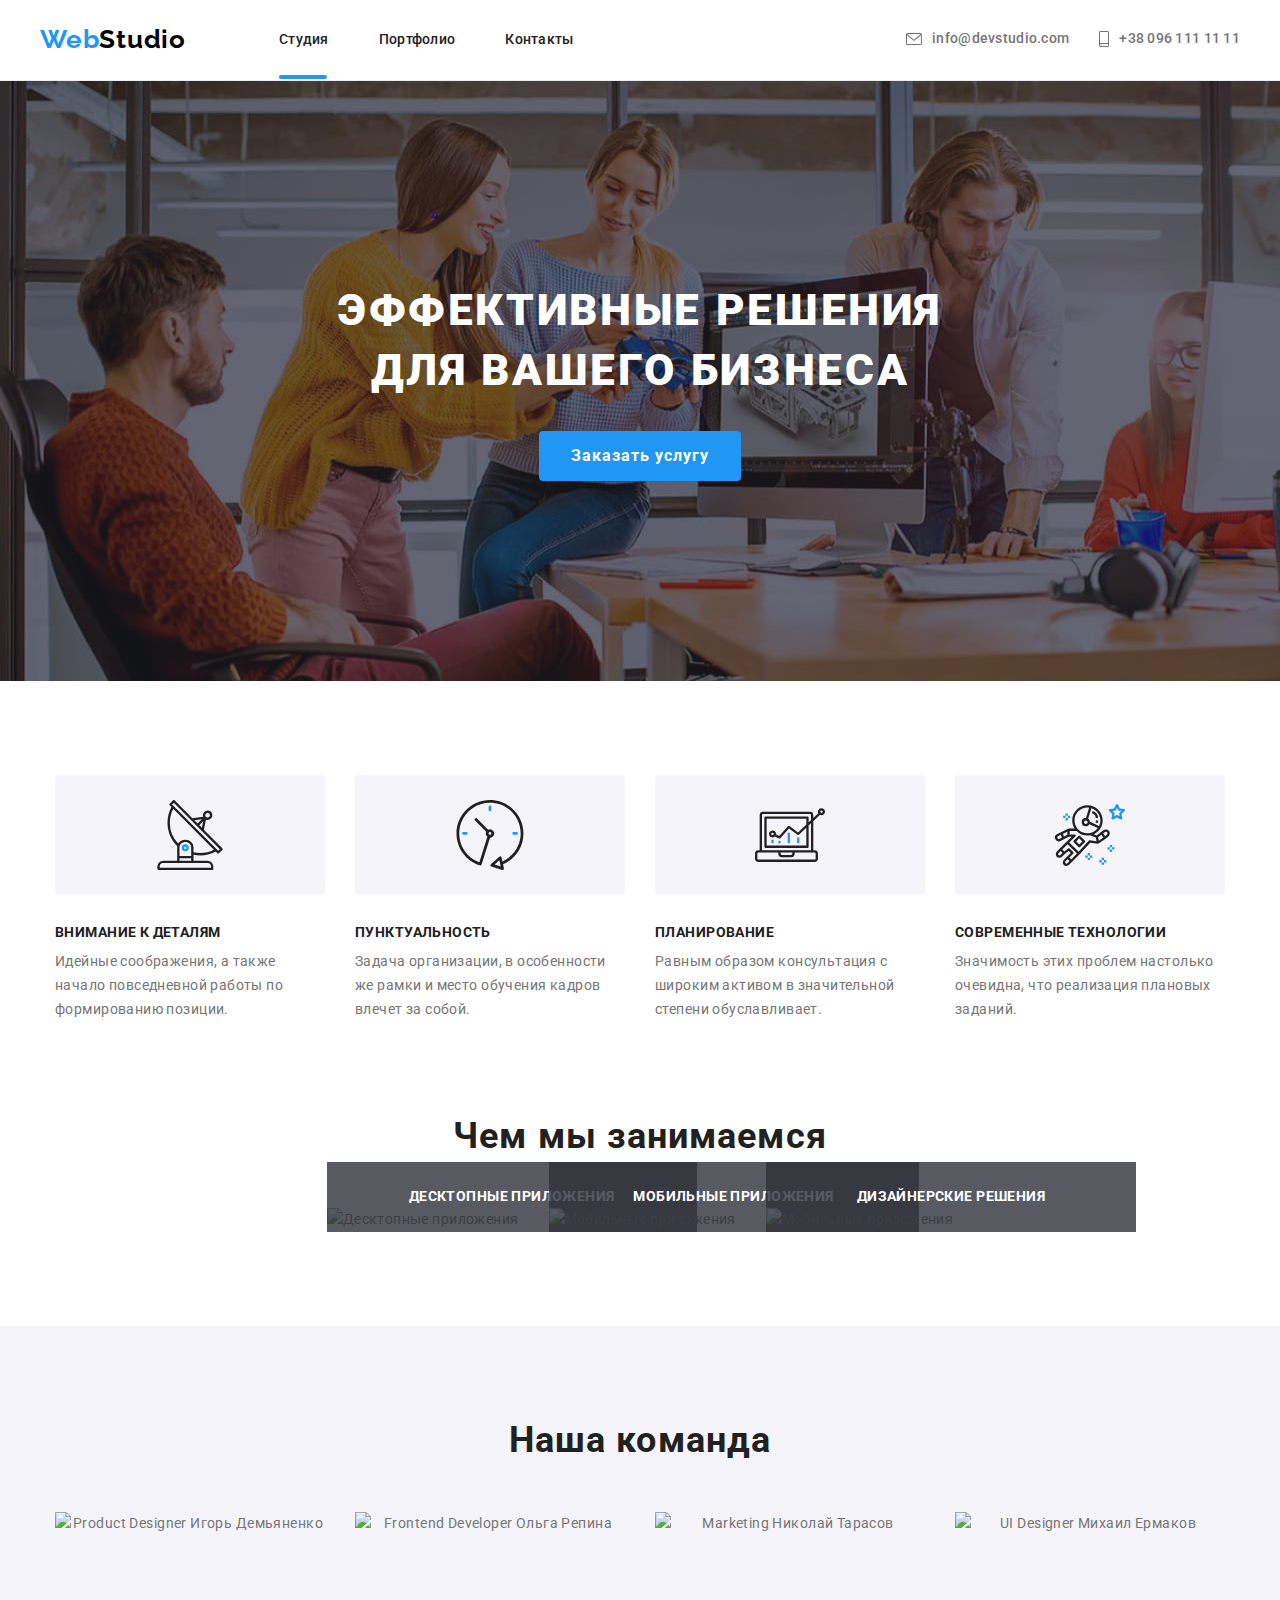
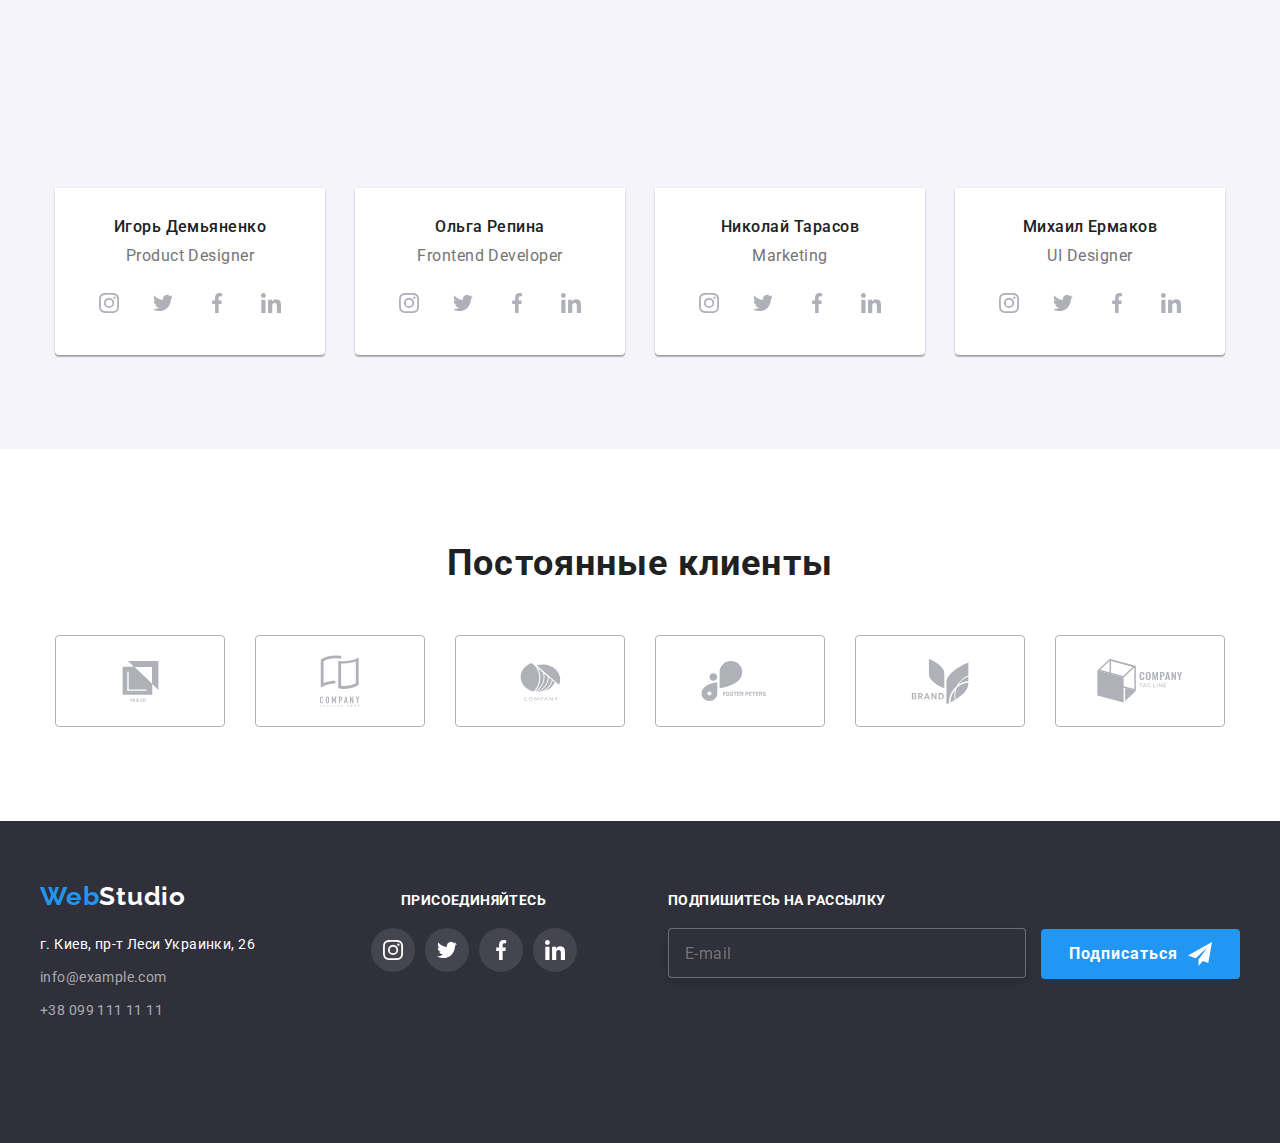
==== commit 39ce8015: "goit-markup-hw-08-1" ====
--- a/index.html
+++ b/index.html
@@ -212,7 +212,6 @@
                     src="./images/Photo-WebStudio/desktop/what-we-do/box1.jpg"
                     alt="Десктопные приложения"
                     width="370"
-                    height="294"
                   />
                 </picture>
                 <!-- <img
@@ -241,7 +240,6 @@
                     src="./images/Photo-WebStudio/desktop/what-we-do/box-2.jpg"
                     alt="Мобильные приложения"
                     width="370"
-                    height="294"
                   />
                 </picture>
                 <!-- <img
@@ -270,7 +268,6 @@
                     src="./images/Photo-WebStudio/desktop/what-we-do/box-3.jpg"
                     alt="Мобильные приложения"
                     width="370"
-                    height="294"
                   />
                 </picture>
                 <!-- <img
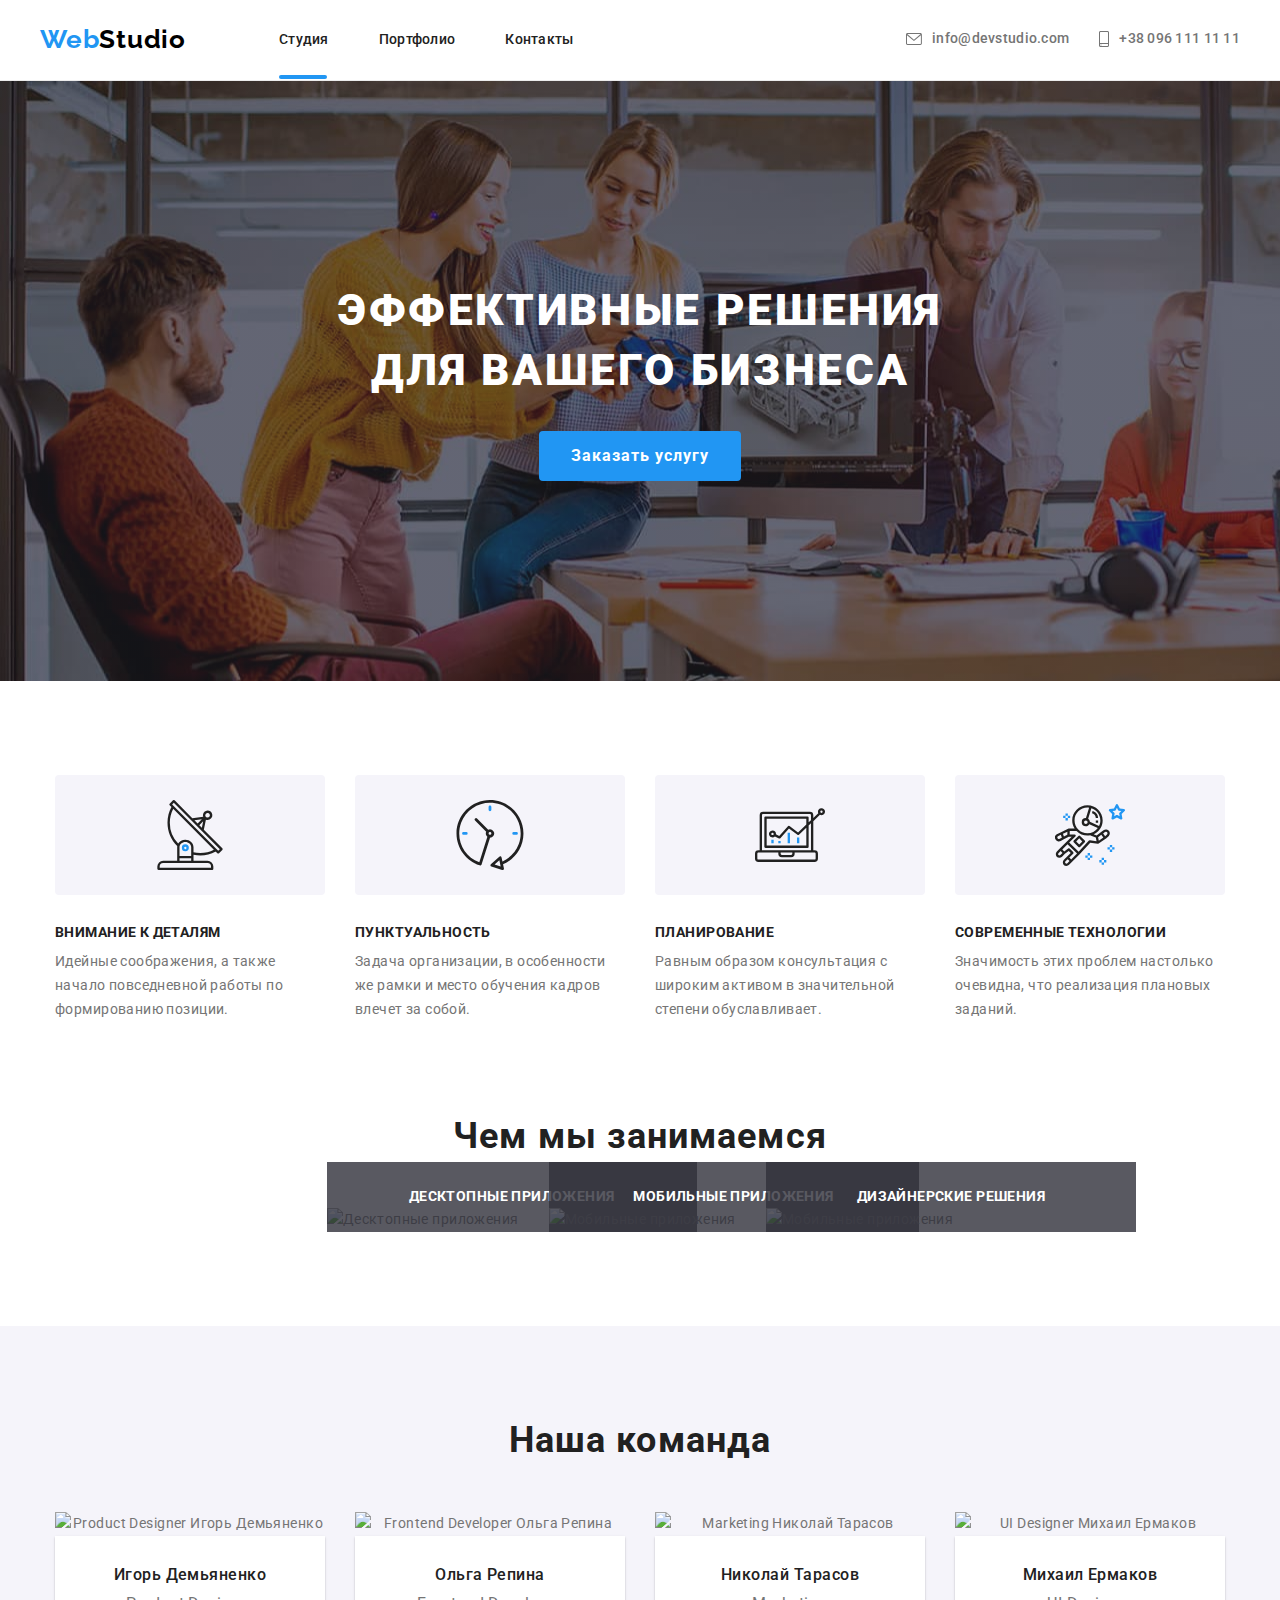
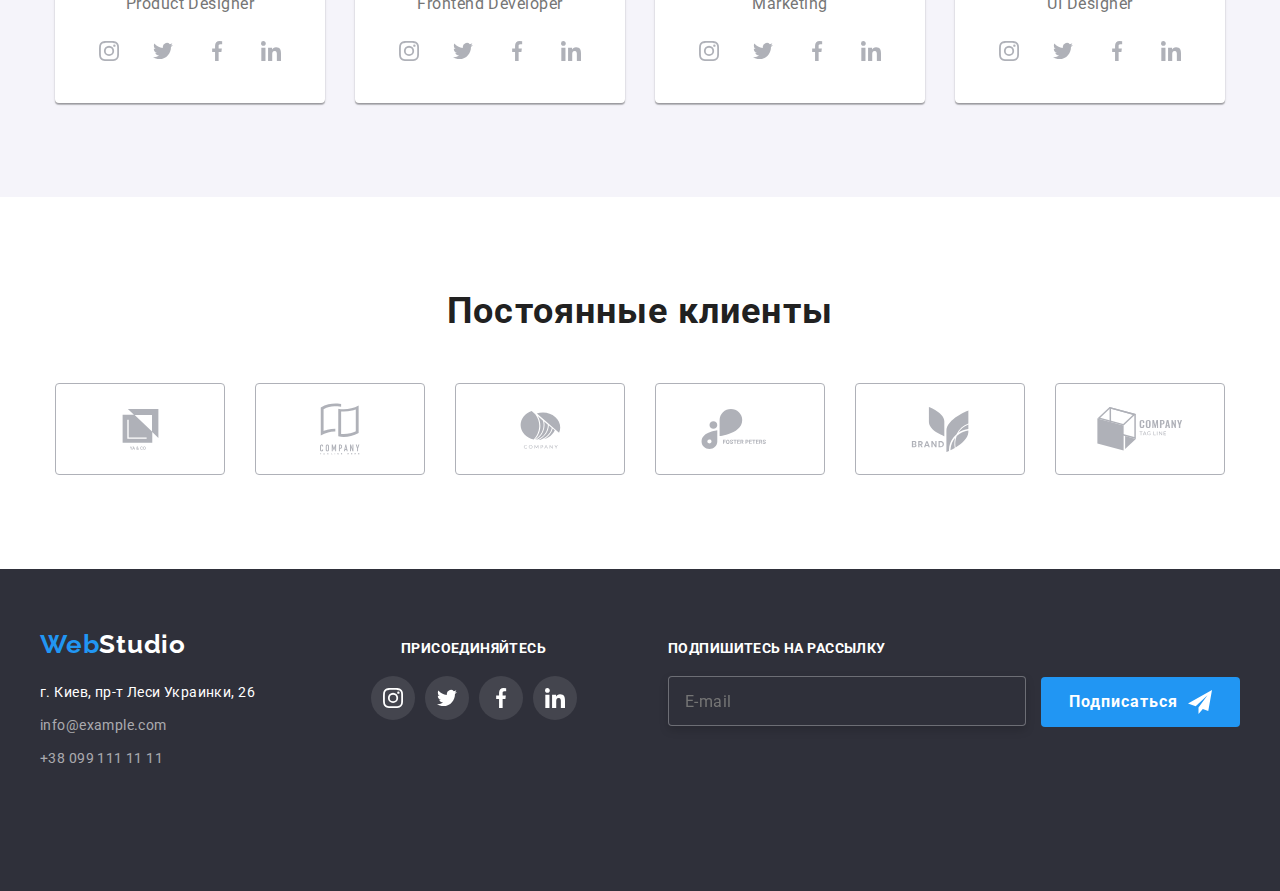
==== commit def80a3f: "goit-markup-hw-08-1" ====
--- a/index.html
+++ b/index.html
@@ -214,11 +214,7 @@
                     width="370"
                   />
                 </picture>
-                <!-- <img
-                  src="./images/img-1.jpg"
-                  alt="Десктопные приложения"
-                  width="370"
-                /> -->
+
                 <div class="experience__name">
                   <p class="experience__name-title">Десктопные приложения</p>
                 </div>
@@ -242,11 +238,7 @@
                     width="370"
                   />
                 </picture>
-                <!-- <img
-                  src="./images/img-2.jpg"
-                  alt="Мобильные приложения"
-                  width="370"
-                /> -->
+
                 <div class="experience__name">
                   <p class="experience__name-title">Мобильные приложения</p>
                 </div>
@@ -270,11 +262,7 @@
                     width="370"
                   />
                 </picture>
-                <!-- <img
-                  src="./images/img-3.jpg"
-                  alt="Дизайнерские решения"
-                  width="370"
-                /> -->
+
                 <div class="experience__name">
                   <p class="experience__name-title">Дизайнерские решения</p>
                 </div>
@@ -318,14 +306,9 @@
                   src="./images/Photo-WebStudio/mobile/team/ourteam-1.jpg"
                   alt="Product Designer Игорь Демьяненко"
                   width="450"
-                  height="460"
                 />
               </picture>
-              <!-- <img
-                src="./images/img-4.jpg"
-                alt="Product Designer Игорь Демьяненко"
-                width="270"
-              /> -->
+
               <div class="team__thumb">
                 <h4 class="team__name">Игорь Демьяненко</h4>
                 <p lang="en" class="team__job">Product Designer</p>
@@ -393,14 +376,9 @@
                   src="./images/Photo-WebStudio/mobile/team/ourteam-2.jpg"
                   alt="Frontend Developer Ольга Репина"
                   width="450"
-                  height="460"
                 />
               </picture>
-              <!-- <img
-                src="./images/img-5.jpg"
-                alt="Frontend Developer Ольга Репина"
-                width="270"
-              /> -->
+
               <div class="team__thumb">
                 <h4 class="team__name">Ольга Репина</h4>
                 <p lang="en" class="team__job">Frontend Developer</p>
@@ -468,14 +446,9 @@
                   src="./images/Photo-WebStudio/mobile/team/ourteam-3.jpg"
                   alt="Marketing Николай Тарасов"
                   width="450"
-                  height="460"
                 />
               </picture>
-              <!-- <img
-                src="./images/img-6.jpg"
-                alt="Marketing Николай Тарасов"
-                width="270"
-              /> -->
+
               <div class="team__thumb">
                 <h4 class="team__name">Николай Тарасов</h4>
                 <p lang="en" class="team__job">Marketing</p>
@@ -543,14 +516,9 @@
                   src="./images/Photo-WebStudio/mobile/team/ourteam-4.jpg"
                   alt="UI Designer Михаил Ермаков"
                   width="450"
-                  height="460"
                 />
               </picture>
-              <!-- <img
-                src="./images/img-7.jpg"
-                alt="UI Designer Михаил Ермаков"
-                width="270"
-              /> -->
+
               <div class="team__thumb">
                 <h4 class="team__name">Михаил Ермаков</h4>
                 <p lang="en" class="team__job">UI Designer</p>
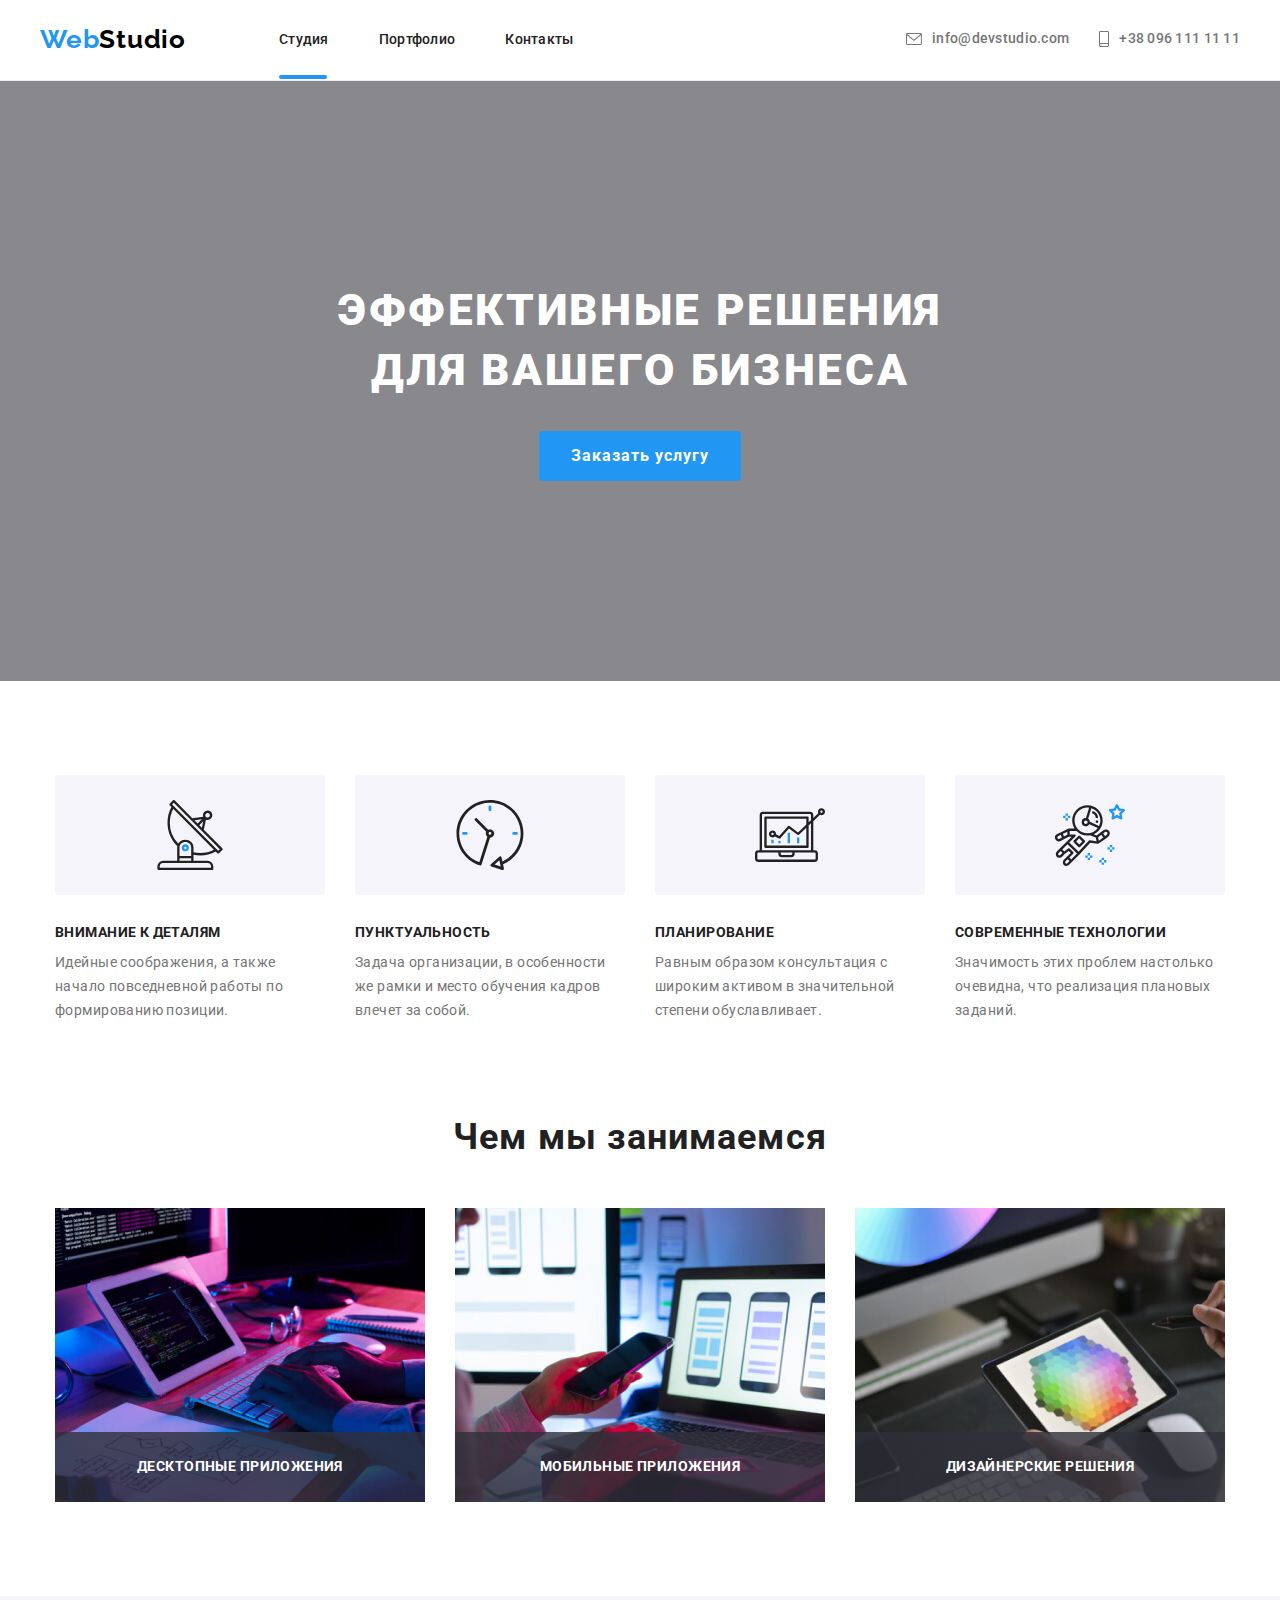
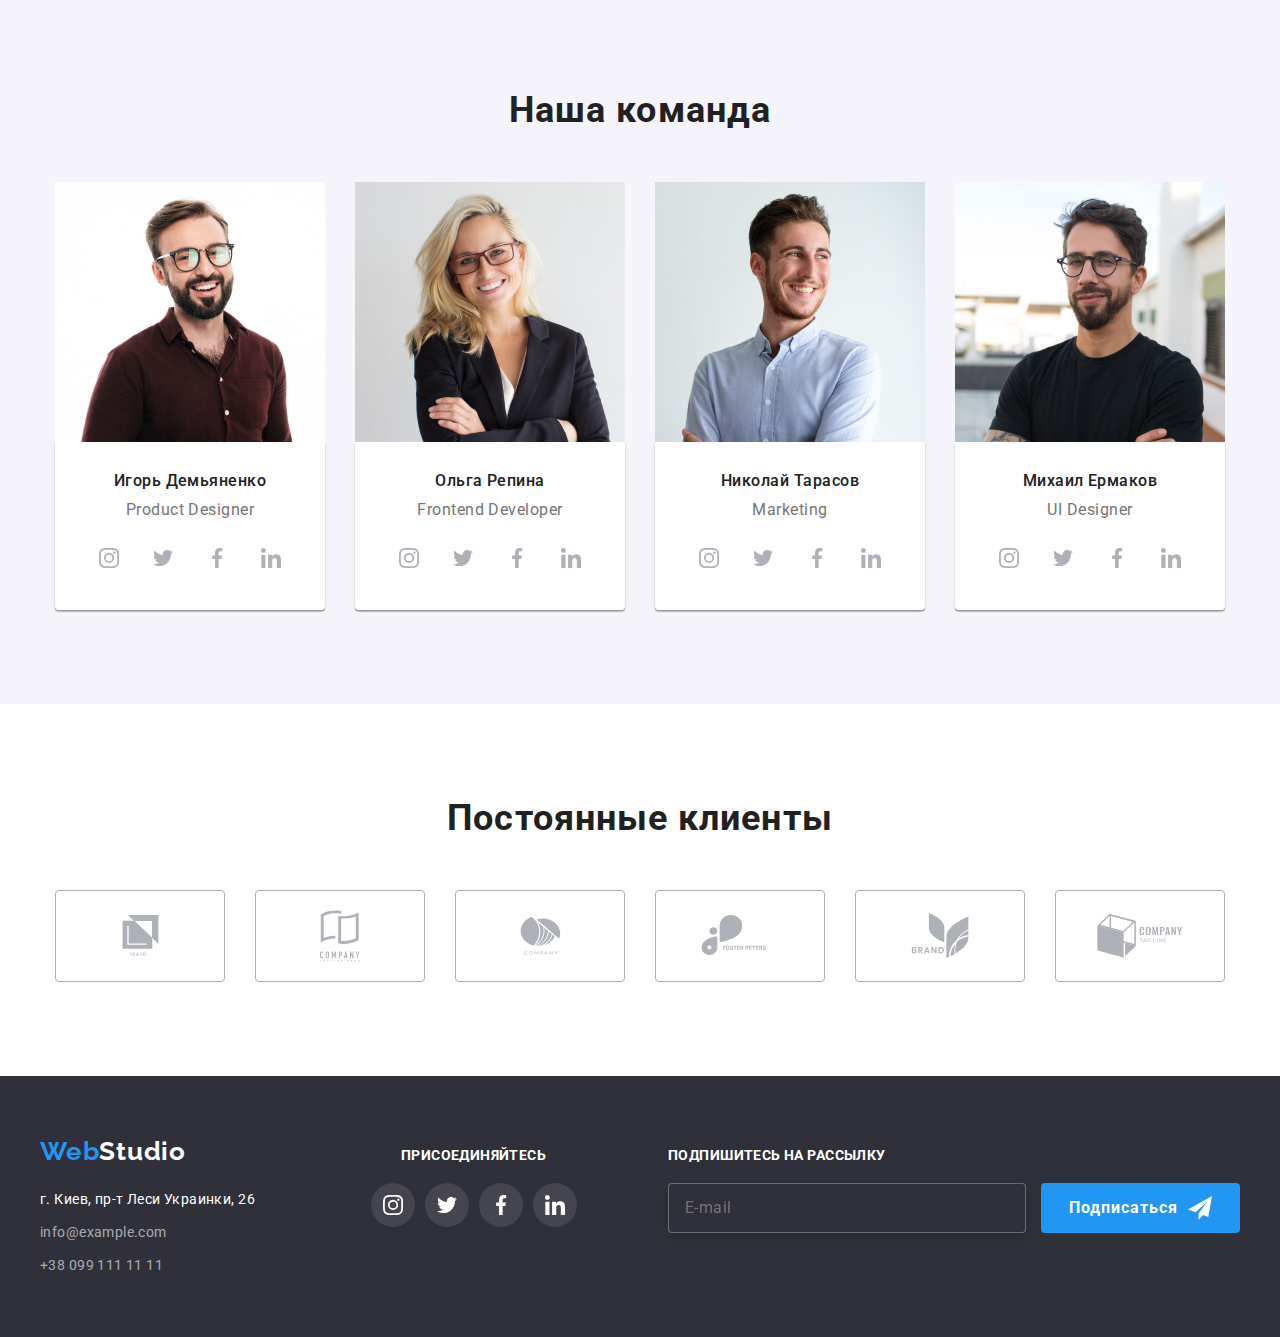
==== commit db782299: "goit-markup-hw-08-1" ====
--- a/index.html
+++ b/index.html
@@ -107,8 +107,6 @@
               >
             </li>
           </ul>
-        </div>
-        <div class="mobile-menu__social-down">
           <ul class="mobile-menu__social">
             <li class="mobile-menu__social-item">
               <a href="" class="mobile-menu__social-link">Instagram</a>
@@ -201,15 +199,15 @@
                 <picture>
                   <source
                     srcset="
-                      ./images/Photo-WebStudio/desktop/what-we-do/box1.jpg    1x,
-                      ./images/Photo-WebStudio/desktop/what-we-do/box1@2x.jpg 2x
+                      ./images/photo-webstudio/desktop/what-we-do/box1.jpg    1x,
+                      ./images/photo-webstudio/desktop/what-we-do/box1@2x.jpg 2x
                     "
                     media="(min-width: 1200px)"
                     type="image/jpeg"
                   />
 
                   <img
-                    src="./images/Photo-WebStudio/desktop/what-we-do/box1.jpg"
+                    src="./images/photo-webstudio/desktop/what-we-do/box1.jpg"
                     alt="Десктопные приложения"
                     width="370"
                   />
@@ -225,15 +223,15 @@
                 <picture>
                   <source
                     srcset="
-                      ./images/Photo-WebStudio/desktop/what-we-do/box-2.jpg    1x,
-                      ./images/Photo-WebStudio/desktop/what-we-do/box-2@2x.jpg 2x
+                      ./images/photo-webstudio/desktop/what-we-do/box-2.jpg    1x,
+                      ./images/photo-webstudio/desktop/what-we-do/box-2@2x.jpg 2x
                     "
                     media="(min-width: 1200px)"
                     type="image/jpeg"
                   />
 
                   <img
-                    src="./images/Photo-WebStudio/desktop/what-we-do/box-2.jpg"
+                    src="./images/photo-webstudio/desktop/what-we-do/box-2.jpg"
                     alt="Мобильные приложения"
                     width="370"
                   />
@@ -249,15 +247,15 @@
                 <picture>
                   <source
                     srcset="
-                      ./images/Photo-WebStudio/desktop/what-we-do/box-3.jpg    1x,
-                      ./images/Photo-WebStudio/desktop/what-we-do/box-3@2x.jpg 2x
+                      ./images/photo-webstudio/desktop/what-we-do/box-3.jpg    1x,
+                      ./images/photo-webstudio/desktop/what-we-do/box-3@2x.jpg 2x
                     "
                     media="(min-width: 1200px)"
                     type="image/jpeg"
                   />
 
                   <img
-                    src="./images/Photo-WebStudio/desktop/what-we-do/box-3.jpg"
+                    src="./images/photo-webstudio/desktop/what-we-do/box-3.jpg"
                     alt="Мобильные приложения"
                     width="370"
                   />
@@ -280,30 +278,30 @@
               <picture>
                 <source
                   srcset="
-                    ./images/Photo-WebStudio/desktop/team/ourteam-1.jpg    1x,
-                    ./images/Photo-WebStudio/desktop/team/ourteam-1@2x.jpg 2x
+                    ./images/photo-webstudio/desktop/team/ourteam-1.jpg    1x,
+                    ./images/photo-webstudio/desktop/team/ourteam-1@2x.jpg 2x
                   "
                   media="(min-width: 1200px)"
                   type="image/jpeg"
                 />
                 <source
                   srcset="
-                    ./images/Photo-WebStudio/tablet/team/ourteam-1.jpg    1x,
-                    ./images/Photo-WebStudio/tablet/team/ourteam-1@2x.jpg 2x
+                    ./images/photo-webstudio/tablet/team/ourteam-1.jpg    1x,
+                    ./images/photo-webstudio/tablet/team/ourteam-1@2x.jpg 2x
                   "
                   media="(min-width: 768px)"
                   type="image/jpeg"
                 />
                 <source
                   srcset="
-                    ./images/Photo-WebStudio/mobile/team/ourteam-1.jpg    1x,
-                    ./images/Photo-WebStudio/mobile/team/ourteam-1@2x.jpg 2x
+                    ./images/photo-webstudio/mobile/team/ourteam-1.jpg    1x,
+                    ./images/photo-webstudio/mobile/team/ourteam-1@2x.jpg 2x
                   "
                   media="(max-width: 767px)"
                   type="image/jpeg"
                 />
                 <img
-                  src="./images/Photo-WebStudio/mobile/team/ourteam-1.jpg"
+                  src="./images/photo-webstudio/mobile/team/ourteam-1.jpg"
                   alt="Product Designer Игорь Демьяненко"
                   width="450"
                 />
@@ -350,30 +348,30 @@
               <picture>
                 <source
                   srcset="
-                    ./images/Photo-WebStudio/desktop/team/ourteam-2.jpg    1x,
-                    ./images/Photo-WebStudio/desktop/team/ourteam-2@2x.jpg 2x
+                    ./images/photo-webstudio/desktop/team/ourteam-2.jpg    1x,
+                    ./images/photo-webstudio/desktop/team/ourteam-2@2x.jpg 2x
                   "
                   media="(min-width: 1200px)"
                   type="image/jpeg"
                 />
                 <source
                   srcset="
-                    ./images/Photo-WebStudio/tablet/team/ourteam-2.jpg    1x,
-                    ./images/Photo-WebStudio/tablet/team/ourteam-2@2x.jpg 2x
+                    ./images/photo-webstudio/tablet/team/ourteam-2.jpg    1x,
+                    ./images/photo-webstudio/tablet/team/ourteam-2@2x.jpg 2x
                   "
                   media="(min-width: 768px)"
                   type="image/jpeg"
                 />
                 <source
                   srcset="
-                    ./images/Photo-WebStudio/mobile/team/ourteam-2.jpg    1x,
-                    ./images/Photo-WebStudio/mobile/team/ourteam-2@2x.jpg 2x
+                    ./images/photo-webstudio/mobile/team/ourteam-2.jpg    1x,
+                    ./images/photo-webstudio/mobile/team/ourteam-2@2x.jpg 2x
                   "
                   media="(max-width: 767px)"
                   type="image/jpeg"
                 />
                 <img
-                  src="./images/Photo-WebStudio/mobile/team/ourteam-2.jpg"
+                  src="./images/photo-webstudio/mobile/team/ourteam-2.jpg"
                   alt="Frontend Developer Ольга Репина"
                   width="450"
                 />
@@ -420,30 +418,30 @@
               <picture>
                 <source
                   srcset="
-                    ./images/Photo-WebStudio/desktop/team/ourteam-3.jpg    1x,
-                    ./images/Photo-WebStudio/desktop/team/ourteam-3@2x.jpg 2x
+                    ./images/photo-webstudio/desktop/team/ourteam-3.jpg    1x,
+                    ./images/photo-webstudio/desktop/team/ourteam-3@2x.jpg 2x
                   "
                   media="(min-width: 1200px)"
                   type="image/jpeg"
                 />
                 <source
                   srcset="
-                    ./images/Photo-WebStudio/tablet/team/ourteam-3.jpg    1x,
-                    ./images/Photo-WebStudio/tablet/team/ourteam-3@2x.jpg 2x
+                    ./images/photo-webstudio/tablet/team/ourteam-3.jpg    1x,
+                    ./images/photo-webstudio/tablet/team/ourteam-3@2x.jpg 2x
                   "
                   media="(min-width: 768px)"
                   type="image/jpeg"
                 />
                 <source
                   srcset="
-                    ./images/Photo-WebStudio/mobile/team/ourteam-3.jpg    1x,
-                    ./images/Photo-WebStudio/mobile/team/ourteam-3@2x.jpg 2x
+                    ./images/photo-webstudio/mobile/team/ourteam-3.jpg    1x,
+                    ./images/photo-webstudio/mobile/team/ourteam-3@2x.jpg 2x
                   "
                   media="(max-width: 767px)"
                   type="image/jpeg"
                 />
                 <img
-                  src="./images/Photo-WebStudio/mobile/team/ourteam-3.jpg"
+                  src="./images/photo-webstudio/mobile/team/ourteam-3.jpg"
                   alt="Marketing Николай Тарасов"
                   width="450"
                 />
@@ -490,30 +488,30 @@
               <picture>
                 <source
                   srcset="
-                    ./images/Photo-WebStudio/desktop/team/ourteam-4.jpg    1x,
-                    ./images/Photo-WebStudio/desktop/team/ourteam-4@2x.jpg 2x
+                    ./images/photo-webstudio/desktop/team/ourteam-4.jpg    1x,
+                    ./images/photo-webstudio/desktop/team/ourteam-4@2x.jpg 2x
                   "
                   media="(min-width: 1200px)"
                   type="image/jpeg"
                 />
                 <source
                   srcset="
-                    ./images/Photo-WebStudio/tablet/team/ourteam-4.jpg    1x,
-                    ./images/Photo-WebStudio/tablet/team/ourteam-4@2x.jpg 2x
+                    ./images/photo-webstudio/tablet/team/ourteam-4.jpg    1x,
+                    ./images/photo-webstudio/tablet/team/ourteam-4@2x.jpg 2x
                   "
                   media="(min-width: 768px)"
                   type="image/jpeg"
                 />
                 <source
                   srcset="
-                    ./images/Photo-WebStudio/mobile/team/ourteam-4.jpg    1x,
-                    ./images/Photo-WebStudio/mobile/team/ourteam-4@2x.jpg 2x
+                    ./images/photo-webstudio/mobile/team/ourteam-4.jpg    1x,
+                    ./images/photo-webstudio/mobile/team/ourteam-4@2x.jpg 2x
                   "
                   media="(max-width: 767px)"
                   type="image/jpeg"
                 />
                 <img
-                  src="./images/Photo-WebStudio/mobile/team/ourteam-4.jpg"
+                  src="./images/photo-webstudio/mobile/team/ourteam-4.jpg"
                   alt="UI Designer Михаил Ермаков"
                   width="450"
                 />
--- a/css/main.min.css
+++ b/css/main.min.css
@@ -1,3 +1,3 @@
 :root{--text-color-white: #ffffff;--main-text-color: #757575;--title-color: #212121;--accent-color: #2196f3;--logo-color: #000000;--btn-hover-color: #188ce8;--dark-bg-color: #2f303a;--light-bg-color: #f5f4fa;--modal-win-bg: rgba(0, 0, 0, 0.2);--modal-win-bg-cl: #ffffff;--main-font: "Roboto", sans-serif;--logo-font: "Raleway", sans-serif;--btn-sh-duration: 250ms;--btn-sh-function: cubic-bezier(0.4, 0, 0.2, 1);--modal-win-box-shadow: 0px 1px 3px rgba(0, 0, 0, 0.12),
-    0px 1px 1px rgba(0, 0, 0, 0.14), 0px 2px 1px rgba(0, 0, 0, 0.2)}*,*::before,*::after{margin:0;padding:0}ul{list-style:none}a{text-decoration:none}img{display:block;width:100%;height:auto}body{font-family:var(--main-font);font-size:14px;line-height:1.71;letter-spacing:0.03em;color:var(--main-text-color)}.link{font-family:var(--main-font);font-weight:500;font-size:14px;line-height:1.14;letter-spacing:0.02em;color:var(--title-color);padding:32px 0;transition:var(--btn-sh-duration) var(--btn-sh-function)}.container{width:100%;padding-left:15px;padding-right:15px}@media screen and (min-width: 480px){.container{max-width:480px;margin-left:auto;margin-right:auto}}@media screen and (min-width: 768px){.container{max-width:768px;padding-left:15px;padding-right:15px}}@media screen and (min-width: 1200px){.container{max-width:1200px;padding-left:0;padding-right:0}}.page-header{padding:21px 0;border-bottom:1px solid #ececec;position:relative;overflow:hidden}@media screen and (min-width: 1200px){.page-header{padding:24px 0 25px 0}}.page-header__container{display:flex;align-items:center}@media screen and (max-width: 1199.98px){.page-header__container{justify-content:space-between}}.logo{font-family:var(--logo-font);font-weight:bold;font-size:26px;line-height:1.19;letter-spacing:0.03em;text-decoration:none}@media screen and (min-width: 1200px){.logo{margin-right:93px}}.logo__up-left,.logo__down-left{color:var(--accent-color)}.logo__up-right{color:var(--logo-color)}.logo__down-right{color:var(--text-color-white)}.mobile-menu__box{position:absolute;top:0;right:0;width:100vw;height:100vh;background-color:var(--modal-win-bg-cl);padding:48px 40px;z-index:98;transform:translateX(100%);transition:transform var(--btn-sh-duration) var(--btn-sh-function)}@media screen and (min-width: 768px){.mobile-menu__box{display:none}}.mobile-menu__box.is-open{position:fixed;flex-direction:column;justify-content:space-between;transform:translateX(0);transition:transform var(--btn-sh-duration) var(--btn-sh-function)}.mobile-menu__nav-list{padding:0;margin:0;list-style:none}.mobile-menu__item:not(:last-child){margin-bottom:32px}.mobile-menu__link{display:inline-block;font-weight:500;font-size:40px;line-height:1.17;letter-spacing:0.02em;color:var(--title-color);transition:var(--btn-sh-duration) var(--btn-sh-function)}.mobile-menu__link:hover,.mobile-menu__link:focus{color:var(--accent-color)}.mobile-menu__link--current{color:var(--accent-color)}.mobile-menu__btn{right:23px;top:22px;padding:0;background-color:transparent;border:none}.mobile-menu__btn:hover,.mobile-menu__btn:focus,.mobile-menu__btn:active{cursor:pointer}@media screen and (min-width: 768px){.mobile-menu__btn{display:none}}.mobile-menu__icon-menu{width:24px;height:16px;fill:#000;transition:fill var(--btn-sh-duration) var(--btn-sh-function)}.mobile-menu__btn:hover .mobile-menu__icon-menu,.mobile-menu__btn:focus .mobile-menu__icon-menu{fill:var(--accent-color)}.mobile-menu__close-btn{position:absolute;right:17px;top:24px;padding:0;background-color:transparent;border:none}.mobile-menu__close-btn:hover,.mobile-menu__close-btn:focus,.mobile-menu__close-btn:active{cursor:pointer}@media screen and (min-width: 768px){.mobile-menu__close-btn{display:none}}.mobile-menu__icon-cross{width:20px;height:20px;fill:#000;transition:fill var(--btn-sh-duration) var(--btn-sh-function)}.mobile-menu__close-btn:hover .mobile-menu__icon-cross,.mobile-menu__close-btn:focus .mobile-menu__icon-cross{fill:var(--accent-color)}.mobile-menu__contacts-item:not(:last-child){margin-bottom:32px}.mobile-menu__contacts-link{display:inline-block;font-weight:500;font-size:24px;line-height:1.16;letter-spacing:0.02em;color:var(--main-text-color);text-decoration:none;transition:var(--btn-sh-duration) var(--btn-sh-function)}.mobile-menu__contacts-link:hover,.mobile-menu__contacts-link:focus{font-style:normal;font-weight:500;font-size:34px;line-height:1.67;letter-spacing:0.02em;color:var(--accent-color)}.mobile-menu__social{display:flex;flex-wrap:wrap;margin-top:64px;align-items:flex-end}.mobile-menu__social-item:first-child{padding-left:0}.mobile-menu__social-link{font-style:normal;font-weight:500;font-size:18px;line-height:1.22;letter-spacing:0.02em;color:var(--accent-color)}.mobile-menu__social-item::after{content:"";width:22px;height:0px;left:135px;top:726px;border:1px solid rgba(33,33,33,0.2);transform:rotate(90deg);margin-left:10px;margin-right:10px}.mobile-menu__contacts-down{margin-top:300px}.mobile-menu__social-down{padding-bottom:0}.navigation{display:flex}.page__nav{display:none}@media screen and (min-width: 768px){.page__nav{display:block}}.navigation__link{font-family:var(--main-font);font-weight:500;font-size:14px;line-height:1.14;letter-spacing:0.02em;color:var(--title-color);padding:32px 0;transition:var(--btn-sh-duration) var(--btn-sh-function)}.navigation__link:hover,.navigation__link:focus{color:var(--accent-color)}.navigation__mode:not(:last-child){margin-right:50px}.navigation__sdudio::after{content:"";display:block;position:absolute;width:48px;height:4px;background:#2196f3;border-radius:2px;margin-top:26px;transition:var(--btn-sh-duration) var(--btn-sh-function)}@media screen and (min-width: 1200px){.navigation__sdudio::after{margin-top:24px}}.navigation__portfolio::after{content:"";display:block;position:absolute;width:78px;height:4px;background:#2196f3;border-radius:2px;margin-top:26px;transition:var(--btn-sh-duration) var(--btn-sh-function)}@media screen and (min-width: 1200px){.navigation__portfolio::after{margin-top:24px}}.contact{display:none}@media screen and (min-width: 768px){.contact{display:block}}@media screen and (min-width: 1200px){.contact{display:flex;margin-left:auto}}.contact__email-icon{width:16px;height:12px;fill:currentColor;margin-right:10px}.contact__smartphone-icon{width:10px;height:16px;fill:currentColor;margin-right:10px}@media screen and (min-width: 768px) and (max-width: 1199.98px){.contact__item-up:not(:last-child){margin-bottom:10px}}@media screen and (min-width: 1200px){.contact__item-up:not(:last-child){margin-right:30px}}.contact__link-up{display:flex;align-items:center}.contact__link-up{font-family:var(--main-font);font-weight:500;font-size:14px;line-height:1.14;letter-spacing:0.02em;color:var(--main-text);transition:var(--btn-sh-duration) var(--btn-sh-function)}.contact__link-up:hover,.contact__link-up:focus{color:var(--accent-color)}.address{font-style:normal;margin-top:20px}.address__link{font-family:var(--main-font);font-size:14px;line-height:1.71x;letter-spacing:0.03em;color:var(--text-color-white);transition:var(--btn-sh-duration) var(--btn-sh-function)}.address__link:hover,.address__link:focus{color:var(--accent-color)}.footer{padding-top:60px;padding-bottom:60px;background-color:var(--dark-bg-color)}@media screen and (min-width: 768px){.footer__container{display:flex;flex-wrap:wrap;justify-content:space-around;align-items:baseline}}@media screen and (min-width: 1200px){.footer__container{justify-content:space-between}}@media screen and (max-width: 1199.98px){.footer-box{text-align:center}}@media screen and (max-width: 767.98px){.footer-box{margin-bottom:60px}}@media screen and (min-width: 1200px){.footer-box{margin-bottom:60px;justify-content:space-between}}.contact-footer__mode{margin-top:9px}.contact-footer__link{font-family:var(--main-font);font-size:14px;line-height:1.71;letter-spacing:0.03em;color:rgba(255,255,255,0.6);margin-top:9px;transition:var(--btn-sh-duration) var(--btn-sh-function)}.contact-footer__link:hover,.contact-footer__link:focus{color:var(--accent-color)}.footer-title{font-weight:bold;font-size:14px;line-height:16px;letter-spacing:0.03em;text-transform:uppercase;color:var(--text-color-white);margin-bottom:20px}.footer-social__list{display:flex;justify-content:center}.footer-social__link{width:44px;height:44px;border-radius:50%;background-color:rgba(255,255,255,0.1);display:flex;align-items:center;justify-content:center;transition:var(--btn-sh-duration) var(--btn-sh-function)}.footer-social__link:hover,.footer-social__link:focus{background-color:var(--accent-color)}.footer-social__item:not(:last-child){margin-right:10px}.footer-social__icon{fill:currentColor;color:var(--text-color-white)}.footer-social-block{text-align:center;margin-bottom:60px}@media screen and (min-width: 767.98px){.footer-social-block{margin-bottom:60px}}.footer-subscribe__title{font-weight:bold;font-size:14px;line-height:16px;letter-spacing:0.03em;text-transform:uppercase;color:var(--text-color-white);margin-bottom:20px}.footer-subscribe__input{width:100%;height:50px;border:1px solid rgba(255,255,255,0.3);box-sizing:border-box;filter:drop-shadow(0px 4px 4px rgba(0,0,0,0.15));border-radius:4px;font-weight:normal;font-size:16px;line-height:1.25x;letter-spacing:0.03em;color:rgba(255,255,255,0.6);padding:15px 16px;background-color:#2f303a;transition:border var(--btn-sh-duration) var(--btn-sh-function)}.footer-subscribe__input:hover,.footer-subscribe__input:focus{border:1px solid var(--accent-color);cursor:pointer;outline:none}@media screen and (min-width: 768px){.footer-subscribe__input{width:450px;height:50px}}@media screen and (min-width: 1200px){.footer-subscribe__input{width:358px;height:50px;margin-right:12px}}.footer-btn-scb{font-weight:bold;font-size:16px;line-height:1.87;letter-spacing:0.06em;color:var(--text-color-white);display:inline-flex;align-items:center;padding:10px 28px;border:none;border-radius:4px;background-color:var(--accent-color);cursor:pointer;transition:background-color var(--btn-sh-duration) var(--btn-sh-function)}.footer-btn-scb:hover,.footer-btn-scb:focus{background-color:var(--btn-hover-color)}@media screen and (max-width: 1199.98px){.footer-btn-scb{margin-top:20px}}.footer-icon-send{margin-left:10px;width:24px;height:24px}@media screen and (max-width: 1199.98px){.footer-subscribe{text-align:center}}@media screen and (min-width: 767.98px) and (max-width: 1199.98px){.footer-subscribe{margin-top:60px}}@media screen and (min-width: 768px) and (max-width: 1199.98px){.footer-subscribe__box{width:360px;display:flex;flex-wrap:wrap;justify-content:center}}.backdrop{position:fixed;top:0;left:0;width:100%;height:810px;background:rgba(0,0,0,0.2);opacity:1;transition:var(--btn-sh-duration) var(--btn-sh-function)}.is-hidden{opacity:0;visibility:hidden;pointer-events:none;transition:opacity var(--btn-sh-duration) var(--btn-sh-function),visibility var(--btn-sh-duration) var(--btn-sh-function)}.backdrop.is-hidden .modal{transform:translate(-50%, -50%) scale(0);transition:var(--btn-sh-duration) var(--btn-sh-function)}.modal{position:absolute;top:50%;left:50%;transform:translate(-50%, -50%);width:450px;background-color:var(--modal-win-bg-cl);box-shadow:var(--modal-win-box-shadow);border-radius:4px;transform:translate(-50%, -50%) scale(1);transition:var(--btn-sh-duration) var(--btn-sh-function);padding:40px 40px}@media screen and (min-width: 1200px){.modal{width:528px}}.modal__btn-close{display:flex;justify-content:center;align-items:center;width:30px;height:30px;border:1px solid rgba(0,0,0,0.1);background:var(--modal-win-bg-cl);border-radius:50%;position:absolute;top:6px;right:6px}.modal__btn-close:hover,.modal__btn-close:focus,.modal__btn-close:active{cursor:pointer}.modal__close-icon{width:18px;height:18px;fill:#000;transition:fill var(--btn-sh-duration) var(--btn-sh-function)}.modal__btn-close:hover .modal__close-icon,.modal__btn-close:focus .modal__close-icon{fill:var(--accent-color)}.modal__title{color:#212121;font-weight:bold;font-size:20px;line-height:1.5;text-align:center;margin-bottom:12px}.modal-form{display:flex;flex-direction:column}.modal-form__element{display:flex;flex-direction:column;justify-content:center}.modal-form__element:hover input,.modal-form__element:focus input{outline:none;cursor:pointer;border:1px solid var(--accent-color);border-radius:4px}.modal-form__element:hover .modal-form__icon,.modal-form__element:focus-within .modal-form__icon{cursor:pointer;fill:var(--accent-color)}.modal-form__margin{margin-bottom:10px}.modal-form__label{font-size:12px;line-height:1.17;letter-spacing:0.01em;color:#757575;margin-bottom:4px}.modal-form__input-text{color:#000;font-size:14px;line-height:1.17px;letter-spacing:0.01em}.modal-form__name-block{position:relative}.modal-form__icon{position:absolute;width:18px;height:18px;margin-left:15px;fill:#212121;transition:fill var(--btn-sh-duration) var(--btn-sh-function)}.modal-form__padding-svg{padding:12px 0 12px 42px}.modal-form__input-border{border:1px solid rgba(33,33,33,0.2);border-radius:4px;transition:border var(--btn-sh-duration) var(--btn-sh-function)}.modal-form__input-height{height:40px}.modal-form__textarea{border:1px solid rgba(33,33,33,0.2);resize:none;height:120px;padding:12px 16px;font-size:12px;line-height:1.67;letter-spacing:0.01em;border-radius:4px;transition:border var(--btn-sh-duration) var(--btn-sh-function)}.modal-form__textarea::placeholder{color:rgba(117,117,117,0.5)}.modal-form__margin-comment{margin-bottom:20px}.modal-form__checkbox{display:inline-flex;align-items:center;margin-left:auto;margin-right:auto;margin-bottom:30px}.modal-form__checkbox-label{display:flex;align-items:center;font-size:12px;line-height:24px;color:var(--main-text-color)}.modal-form__checkbox-label::before{content:"";display:inline-block;width:16px;height:15px;margin-right:7px;border:2px solid #212121}.modal-form__checkbox-label:hover,.modal-form__checkbox-label:focus{cursor:pointer}@media screen and (min-width: 1200px){.modal-form__checkbox-label{font-size:14px}}.modal-form__visually-hidden{position:absolute;visibility:hidden}.modal-form__check-box-condition:checked+.modal-form__checkbox-label::before{background-image:url(../images/icon-check.svg);background-color:var(--accent-color);background-repeat:no-repeat;background-position:center;background-size:contain;border:2px solid rgba(33,33,33,0);background-origin:border-box;border-radius:2px}.modal-form__policy{color:var(--accent-color);text-decoration-line:underline}.modal-form__input-point:hover,.modal-form__input-point:focus{outline:none;cursor:pointer;border:1px solid var(--accent-color);border-radius:4px}.modal-form__button-send{background-color:var(--accent-color);color:var(--text-color-white);font-size:16px;line-height:1.88;text-align:center;letter-spacing:0.06em;border:none;margin-left:auto;margin-right:auto;cursor:pointer;padding:10px 56px;border-radius:4px;box-shadow:0px 4px 4px rgba(0,0,0,0.15);transition:background-color var(--btn-sh-duration) var(--btn-sh-function)}.modal-form__button-send:hover,.modal-form__button-send:focus{background-color:var(--btn-hover-color)}.hero{display:flex;justify-content:center;align-items:center;background-color:#c4c4c4;background-image:linear-gradient(to top, rgba(47,48,58,0.4), rgba(47,48,58,0.4)),url(../images/img-hero.jpg);background-size:480px 400px;margin-left:auto;margin-right:auto;padding-top:118px;padding-bottom:118px}@media screen and (min-width: 768px){.hero{display:flex;justify-content:center;align-items:center;background-size:768px 400px;margin-left:auto;margin-right:auto;padding-top:118px;padding-bottom:118px}}@media screen and (min-width: 1200px){.hero{display:flex;justify-content:center;align-items:center;max-width:1600px;background-size:1600px 600px;margin-left:auto;margin-right:auto;padding-top:200px;padding-bottom:200px}}.hero__title{font-family:var(--main-font);font-weight:900;font-size:26px;max-width:360px;line-height:1.62;text-align:center;letter-spacing:0.06em;text-transform:uppercase;color:var(--text-color-white);margin:auto}@media screen and (min-width: 1200px){.hero__title{font-size:44px;max-width:696px;line-height:1.36}}.hero__btn{display:flex;font-family:var(--main-font);font-weight:bold;font-size:16px;line-height:1.87;letter-spacing:0.06em;text-align:center;align-items:center;cursor:pointer;background:var(--accent-color);color:var(--text-color-white);border:none;border-radius:4px;margin:auto;padding:10px 32px;margin-top:30px;transition:var(--btn-sh-duration) var(--btn-sh-function)}.hero__btn:hover,.hero__btn:focus{background-color:var(--btn-hover-color)}@media screen and (max-width: 1199.98px){.advantages{padding:60px 0}}@media screen and (min-width: 1200px){.advantages{margin:94px 0px 0px 0px}}.advantages__list{margin:auto}@media screen and (min-width: 768px){.advantages__list{display:flex;flex-wrap:wrap;justify-content:center}}@media screen and (min-width: 768px) and (max-width: 1199.98px){.advantages__list{margin:-15px}}.item{text-align:center}@media screen and (max-width: 767.98px){.item:not(:last-child){margin-bottom:30px}}@media screen and (min-width: 768px) and (max-width: 1199.98px){.item{flex-basis:calc((100% - 2 * 30px) / 2);max-width:354px;margin:15px}}@media screen and (min-width: 1200px){.item{flex-basis:calc((100% - 4 * 30px) / 4);margin:0 15px}}.advantages__icon{display:flex;align-items:center;justify-content:center;height:120px;background-color:var(--light-bg-color);border-radius:4px;margin-bottom:30px}.advantages__title{font-family:var(--main-font);font-weight:bold;font-size:14px;line-height:1.14;letter-spacing:0.03em;text-transform:uppercase;color:var(--title-color);margin-bottom:10px}@media screen and (max-width: 767.98px){.advantages__title{text-align:center}}@media screen and (min-width: 768px){.advantages__title{text-align:left}}.advantages__text{font-family:var(--main-font);font-size:14px;line-height:1.71;letter-spacing:0.03em;color:var(--main-text-color);text-align:left}@media screen and (max-width: 1199.98px){.experience{display:none}}@media screen and (min-width: 1200px){.experience{margin:94px 0}}.experience__title{font-family:var(--main-font);font-weight:bold;font-size:36px;line-height:1.16;text-align:center;letter-spacing:0.03em;color:var(--title-color);margin-bottom:50px}.experience__list{display:flex;margin-left:auto;justify-content:center;flex-wrap:wrap}.experience__item{margin-bottom:0}.experience__item:not(:first-child){margin-left:0}.experience__item:not(:last-child){margin-right:30px}.experience__thumb{position:relative}.experience__name{position:absolute;display:flex;align-items:center;justify-content:center;bottom:0;font-weight:bold;font-size:14px;line-height:1.14;text-align:center;letter-spacing:0.03em;text-transform:uppercase;color:var(--text-color-white);background:rgba(47,48,58,0.8);width:370px;height:70px}@media screen and (min-width: 768px) and (max-width: 1199.98px){.team__box{margin:-15px}}@media screen and (min-width: 768px){.team__box{display:flex;flex-wrap:wrap}}.team{background-color:var(--light-bg-color)}@media screen and (max-width: 1199.98px){.team{padding:60px 0}}@media screen and (min-width: 1200px){.team{padding:94px 0px}}.team__title{font-family:var(--main-font);font-weight:bold;text-align:center;letter-spacing:0.03em;color:var(--title-color)}@media screen and (max-width: 1199.98px){.team__title{font-size:28px;line-height:1.18;margin-bottom:30px}}@media screen and (min-width: 1200px){.team__title{font-size:36px;line-height:1.16;text-align:center;letter-spacing:0.03em;color:var(--title-color);margin-bottom:50px}}.team__card{flex-basis:100%;text-align:center}@media screen and (min-width: 480px) and (max-width: 767.98px){.team__card:not(:last-child){margin-bottom:30px}}@media screen and (min-width: 768px) and (max-width: 1199.98px){.team__card{flex-basis:calc((100% - 2 * 30px) / 2);margin:15px}}@media screen and (min-width: 1200px){.team__card{flex-basis:calc((100% - 4 * 30px) / 4);margin:0 15px}}.team__name{font-family:var(--main-font);font-weight:500;font-size:16px;line-height:1.18;text-align:center;letter-spacing:0.03em;color:var(--title-color);margin-bottom:10px}.team__job{font-family:var(--main-font);font-size:16px;line-height:1.18;text-align:center;letter-spacing:0.03em;color:var(--main-text-color);margin-bottom:16px}.team__thumb{padding:30px 0px 30px 0px;background-color:var(--modal-win-bg-cl);border-radius:0 0 4px 4px;box-shadow:var(--modal-win-box-shadow)}.team__social{display:flex;align-items:center;justify-content:center}.team-social__list{display:flex}.team-social__link{width:44px;height:44px;border-radius:50%;color:#afb1b8;display:flex;align-items:center;justify-content:center;transition:var(--btn-sh-duration) var(--btn-sh-function)}.team-social__link:hover,.team-social__link:focus{background-color:var(--accent-color);color:var(--text-color-white)}.team-social__item:not(:last-child){margin-right:10px}.team-social__icon{fill:currentColor}@media screen and (max-width: 1199.98px){.clients{padding:60px 0}}@media screen and (min-width: 1200px){.clients{padding:94px 0px}}.clients__list{display:flex;flex-wrap:wrap;justify-content:center}@media screen and (min-width: 480px) and (max-width: 1199.98px){.clients__list{margin:-15px}}.clients__item{margin:15px;text-align:center}@media screen and (max-width: 767.98px){.clients__item{flex-basis:calc((100% - 2 * 30px) / 2);width:210px}.clients__item:not(:last-child){margin-bottom:15px}}@media screen and (min-width: 768px) and (max-width: 1199.98px){.clients__item{flex-basis:calc((100% - 3 * 30px) / 3);width:226px;margin:15px}}@media screen and (min-width: 1200px){.clients__item{flex-basis:calc((100% - 6 * 30px) / 6);width:170px;margin:0 15px}}.clients__title{font-family:var(--main-font);font-weight:bold;text-align:center;letter-spacing:0.03em;color:var(--title-color)}@media screen and (max-width: 1199.98px){.clients__title{font-size:28px;line-height:1.18;margin-bottom:30px}}@media screen and (min-width: 1200px){.clients__title{font-size:36px;line-height:1.16;margin-bottom:50px}}.client__icon-size{fill:currentColor}.clients__link{display:flex;align-items:center;justify-content:center;width:100%;height:92px;border-radius:4px;border:1px solid #afb1b8;color:#afb1b8;transition:var(--btn-sh-duration) var(--btn-sh-function)}.clients__link:hover,.clients__link:focus{color:var(--accent-color);border-color:var(--accent-color)}@media screen and (max-width: 1199.98px){.portfolio{padding:60px 0px}}@media screen and (min-width: 1200px){.portfolio{padding:94px 0}}@media screen and (max-width: 1199.98px){.portfolio__container{padding-left:0;padding-right:0}}.portfolio__invisible-title{display:none}.portfolio__btn-list{display:flex;margin-left:auto;flex-wrap:wrap;align-content:space-around;margin-bottom:30px;margin-left:15px}@media screen and (max-width: 767.98px){.portfolio__btn-list{margin-top:-15px}}@media screen and (min-width: 768px){.portfolio__btn-list{justify-content:center}}@media screen and (min-width: 1200px){.portfolio__btn-list{margin-bottom:50px}}.portfolio__cursor-btn{display:flex;font-family:var(--main-font);font-weight:500;font-size:16px;line-height:1.62;letter-spacing:0.03em;color:var(--title-color);cursor:pointer;border:none;border-radius:4px;margin:auto;padding:6px 22px;margin-right:8px;background:#f5f4fa;transition:var(--btn-sh-duration) var(--btn-sh-function)}.portfolio__cursor-btn:hover,.portfolio__cursor-btn:focus{background:var(--accent-color);color:var(--text-color-white);box-shadow:0px 3px 1px rgba(0,0,0,0.1),0px 1px 2px rgba(0,0,0,0.08),0px 2px 2px rgba(0,0,0,0.12)}@media screen and (max-width: 767.98px){.portfolio__cursor-btn{margin-top:15px}}.portfolio__projects-list{display:flex;flex-wrap:wrap;margin-top:-15px;margin-bottom:-15px}.portfolio__card{flex-basis:100%;margin:15px}@media screen and (min-width: 768px) and (max-width: 1199.98px){.portfolio__card{flex-basis:calc((100% - 2 * 30px) / 2);margin:15px}}@media screen and (min-width: 1200px){.portfolio__card{flex-basis:calc(100% / 3 - 30px);margin:15px}}.portfolio__project-name{font-family:var(--main-font);font-weight:bold;font-size:18px;line-height:2;letter-spacing:0.06em;color:var(--title-color)}.portfolio__project-type{font-family:var(--main-font);font-size:16px;line-height:1.87;letter-spacing:0.03em;color:var(--main-text-color)}.portfolio__link{display:flex;flex-direction:column;height:100%}.portfolio__link:hover,.portfolio__link:focus{box-shadow:var(--modal-win-box-shadow)}.portfolio__overlay-card{overflow:hidden;position:relative}.portfolio__text-overlay{position:absolute;top:0;left:0;width:100%;height:100%;font-weight:normal;font-size:18px;line-height:1.56;letter-spacing:0.03em;color:var(--text-color-white);background:rgba(33,150,243,0.9);transform:translateY(100%);transition:var(--btn-sh-duration) var(--btn-sh-function);overflow:hidden;padding:63px 24px}.portfolio__link:hover .portfolio__text-overlay{transform:translateY(0)}.portfolio__thumb-card{background:var(--modal-win-bg-cl);border:1px solid #eeeeee;padding:20px 24px;flex-grow:1}
+    0px 1px 1px rgba(0, 0, 0, 0.14), 0px 2px 1px rgba(0, 0, 0, 0.2)}*,*::before,*::after{margin:0;padding:0}ul{list-style:none}a{text-decoration:none}img{display:block;width:100%;height:auto}body{font-family:var(--main-font);font-size:14px;line-height:1.71;letter-spacing:0.03em;color:var(--main-text-color)}.link{font-family:var(--main-font);font-weight:500;font-size:14px;line-height:1.14;letter-spacing:0.02em;color:var(--title-color);padding:32px 0;transition:var(--btn-sh-duration) var(--btn-sh-function)}.container{width:100%;padding-left:15px;padding-right:15px}@media screen and (min-width: 480px){.container{max-width:480px;margin-left:auto;margin-right:auto}}@media screen and (min-width: 768px){.container{max-width:768px;padding-left:15px;padding-right:15px}}@media screen and (min-width: 1200px){.container{max-width:1200px;padding-left:0;padding-right:0}}.page-header{padding:21px 0;border-bottom:1px solid #ececec;position:relative;overflow:hidden}@media screen and (min-width: 1200px){.page-header{padding:24px 0 25px 0}}.page-header__container{display:flex;align-items:center}@media screen and (max-width: 1199.98px){.page-header__container{justify-content:space-between}}.logo{font-family:var(--logo-font);font-weight:bold;font-size:26px;line-height:1.19;letter-spacing:0.03em;text-decoration:none}@media screen and (min-width: 1200px){.logo{margin-right:93px}}.logo__up-left,.logo__down-left{color:var(--accent-color)}.logo__up-right{color:var(--logo-color)}.logo__down-right{color:var(--text-color-white)}.mobile-menu__box{position:absolute;top:0;right:0;width:100vw;height:100vh;background-color:var(--modal-win-bg-cl);padding:48px 40px;z-index:98;transform:translateX(100%);transition:transform var(--btn-sh-duration) var(--btn-sh-function)}@media screen and (min-width: 768px){.mobile-menu__box{display:none}}.mobile-menu__box.is-open{display:flex;position:fixed;flex-direction:column;justify-content:space-between;transform:translateX(0);transition:transform var(--btn-sh-duration) var(--btn-sh-function)}.mobile-menu__nav-list{padding:0;margin:0;list-style:none}.mobile-menu__item:not(:last-child){margin-bottom:32px}.mobile-menu__link{display:inline-block;font-weight:500;font-size:40px;line-height:1.17;letter-spacing:0.02em;color:var(--title-color);transition:var(--btn-sh-duration) var(--btn-sh-function)}.mobile-menu__link:hover,.mobile-menu__link:focus{color:var(--accent-color)}.mobile-menu__link--current{color:var(--accent-color)}.mobile-menu__btn{right:23px;top:22px;padding:0;background-color:transparent;border:none}.mobile-menu__btn:hover,.mobile-menu__btn:focus,.mobile-menu__btn:active{cursor:pointer}@media screen and (min-width: 768px){.mobile-menu__btn{display:none}}.mobile-menu__icon-menu{width:24px;height:16px;fill:#000;transition:fill var(--btn-sh-duration) var(--btn-sh-function)}.mobile-menu__btn:hover .mobile-menu__icon-menu,.mobile-menu__btn:focus .mobile-menu__icon-menu{fill:var(--accent-color)}.mobile-menu__close-btn{position:absolute;right:17px;top:24px;padding:0;background-color:transparent;border:none}.mobile-menu__close-btn:hover,.mobile-menu__close-btn:focus,.mobile-menu__close-btn:active{cursor:pointer}@media screen and (min-width: 768px){.mobile-menu__close-btn{display:none}}.mobile-menu__icon-cross{width:20px;height:20px;fill:#000;transition:fill var(--btn-sh-duration) var(--btn-sh-function)}.mobile-menu__close-btn:hover .mobile-menu__icon-cross,.mobile-menu__close-btn:focus .mobile-menu__icon-cross{fill:var(--accent-color)}.mobile-menu__contacts-item:not(:last-child){margin-bottom:32px}.mobile-menu__contacts-link{display:inline-block;font-weight:500;font-size:24px;line-height:1.16;letter-spacing:0.02em;color:var(--main-text-color);text-decoration:none;transition:var(--btn-sh-duration) var(--btn-sh-function)}.mobile-menu__contacts-link:hover,.mobile-menu__contacts-link:focus{font-style:normal;font-weight:500;font-size:34px;line-height:1.67;letter-spacing:0.02em;color:var(--accent-color)}.mobile-menu__social{display:flex;flex-wrap:wrap;margin-top:64px;align-items:flex-end}.mobile-menu__social-item:first-child{padding-left:0}.mobile-menu__social-link{font-style:normal;font-weight:500;font-size:18px;line-height:1.22;letter-spacing:0.02em;color:var(--accent-color)}.mobile-menu__social-item::after{content:"";width:22px;height:0px;left:135px;top:726px;border:1px solid rgba(33,33,33,0.2);transform:rotate(90deg);margin-left:10px;margin-right:10px}.navigation{display:flex}.page__nav{display:none}@media screen and (min-width: 768px){.page__nav{display:block}}.navigation__link{font-family:var(--main-font);font-weight:500;font-size:14px;line-height:1.14;letter-spacing:0.02em;color:var(--title-color);padding:32px 0;transition:var(--btn-sh-duration) var(--btn-sh-function)}.navigation__link:hover,.navigation__link:focus{color:var(--accent-color)}.navigation__mode:not(:last-child){margin-right:50px}.navigation__sdudio::after{content:"";display:block;position:absolute;width:48px;height:4px;background:#2196f3;border-radius:2px;margin-top:26px;transition:var(--btn-sh-duration) var(--btn-sh-function)}@media screen and (min-width: 1200px){.navigation__sdudio::after{margin-top:24px}}.navigation__portfolio::after{content:"";display:block;position:absolute;width:78px;height:4px;background:#2196f3;border-radius:2px;margin-top:26px;transition:var(--btn-sh-duration) var(--btn-sh-function)}@media screen and (min-width: 1200px){.navigation__portfolio::after{margin-top:24px}}.contact{display:none}@media screen and (min-width: 768px){.contact{display:block}}@media screen and (min-width: 1200px){.contact{display:flex;margin-left:auto}}.contact__email-icon{width:16px;height:12px;fill:currentColor;margin-right:10px}.contact__smartphone-icon{width:10px;height:16px;fill:currentColor;margin-right:10px}@media screen and (min-width: 768px) and (max-width: 1199.98px){.contact__item-up:not(:last-child){margin-bottom:10px}}@media screen and (min-width: 1200px){.contact__item-up:not(:last-child){margin-right:30px}}.contact__link-up{display:flex;align-items:center}.contact__link-up{font-family:var(--main-font);font-weight:500;font-size:14px;line-height:1.14;letter-spacing:0.02em;color:var(--main-text);transition:var(--btn-sh-duration) var(--btn-sh-function)}.contact__link-up:hover,.contact__link-up:focus{color:var(--accent-color)}.address{font-style:normal;margin-top:20px}.address__link{font-family:var(--main-font);font-size:14px;line-height:1.71x;letter-spacing:0.03em;color:var(--text-color-white);transition:var(--btn-sh-duration) var(--btn-sh-function)}.address__link:hover,.address__link:focus{color:var(--accent-color)}.footer{padding-top:60px;padding-bottom:60px;background-color:var(--dark-bg-color)}@media screen and (min-width: 768px){.footer__container{display:flex;flex-wrap:wrap;justify-content:space-around;align-items:baseline}}@media screen and (min-width: 1200px){.footer__container{justify-content:space-between}}@media screen and (max-width: 1199.98px){.footer-box{text-align:center}}@media screen and (max-width: 767.98px){.footer-box{margin-bottom:60px}}@media screen and (min-width: 1200px){.footer-box{justify-content:space-between}}.contact-footer__mode{margin-top:9px}.contact-footer__link{font-family:var(--main-font);font-size:14px;line-height:1.71;letter-spacing:0.03em;color:rgba(255,255,255,0.6);margin-top:9px;transition:var(--btn-sh-duration) var(--btn-sh-function)}.contact-footer__link:hover,.contact-footer__link:focus{color:var(--accent-color)}.footer-title{font-weight:bold;font-size:14px;line-height:16px;letter-spacing:0.03em;text-transform:uppercase;color:var(--text-color-white);margin-bottom:20px}.footer-social__list{display:flex;justify-content:center}.footer-social__link{width:44px;height:44px;border-radius:50%;background-color:rgba(255,255,255,0.1);display:flex;align-items:center;justify-content:center;transition:var(--btn-sh-duration) var(--btn-sh-function)}.footer-social__link:hover,.footer-social__link:focus{background-color:var(--accent-color)}.footer-social__item:not(:last-child){margin-right:10px}.footer-social__icon{fill:currentColor;color:var(--text-color-white)}.footer-social-block{text-align:center}@media screen and (max-width: 767.98px){.footer-social-block{margin-bottom:60px}}.footer-subscribe__title{font-weight:bold;font-size:14px;line-height:16px;letter-spacing:0.03em;text-transform:uppercase;color:var(--text-color-white);margin-bottom:20px}.footer-subscribe__input{width:100%;height:50px;border:1px solid rgba(255,255,255,0.3);box-sizing:border-box;filter:drop-shadow(0px 4px 4px rgba(0,0,0,0.15));border-radius:4px;font-weight:normal;font-size:16px;line-height:1.25x;letter-spacing:0.03em;color:rgba(255,255,255,0.6);padding:15px 16px;background-color:#2f303a;transition:border var(--btn-sh-duration) var(--btn-sh-function)}.footer-subscribe__input:hover,.footer-subscribe__input:focus{border:1px solid var(--accent-color);cursor:pointer;outline:none}@media screen and (min-width: 768px){.footer-subscribe__input{width:450px;height:50px}}@media screen and (min-width: 1200px){.footer-subscribe__input{width:358px;height:50px;margin-right:12px}}.footer-btn-scb{font-weight:bold;font-size:16px;line-height:1.87;letter-spacing:0.06em;color:var(--text-color-white);display:inline-flex;align-items:center;padding:10px 28px;border:none;border-radius:4px;background-color:var(--accent-color);cursor:pointer;transition:background-color var(--btn-sh-duration) var(--btn-sh-function)}.footer-btn-scb:hover,.footer-btn-scb:focus{background-color:var(--btn-hover-color)}@media screen and (max-width: 1199.98px){.footer-btn-scb{margin-top:20px}}.footer-icon-send{margin-left:10px;width:24px;height:24px}@media screen and (max-width: 1199.98px){.footer-subscribe{text-align:center}}@media screen and (min-width: 767.98px) and (max-width: 1199.98px){.footer-subscribe{margin-top:60px}}@media screen and (min-width: 768px) and (max-width: 1199.98px){.footer-subscribe__box{width:360px;display:flex;flex-wrap:wrap;justify-content:center}}.backdrop{position:fixed;top:0;left:0;width:100%;height:100%;background:rgba(0,0,0,0.2);opacity:1;transition:var(--btn-sh-duration) var(--btn-sh-function)}.is-hidden{opacity:0;visibility:hidden;pointer-events:none;transition:opacity var(--btn-sh-duration) var(--btn-sh-function),visibility var(--btn-sh-duration) var(--btn-sh-function)}.backdrop.is-hidden .modal{transform:translate(-50%, -50%) scale(0);transition:var(--btn-sh-duration) var(--btn-sh-function)}.modal{position:absolute;top:50%;left:50%;transform:translate(-50%, -50%);width:450px;background-color:var(--modal-win-bg-cl);box-shadow:var(--modal-win-box-shadow);border-radius:4px;transform:translate(-50%, -50%) scale(1);transition:var(--btn-sh-duration) var(--btn-sh-function);padding:40px 40px}@media screen and (min-width: 1200px){.modal{width:528px}}.modal__btn-close{display:flex;justify-content:center;align-items:center;width:30px;height:30px;border:1px solid rgba(0,0,0,0.1);background:var(--modal-win-bg-cl);border-radius:50%;position:absolute;top:6px;right:6px}.modal__btn-close:hover,.modal__btn-close:focus,.modal__btn-close:active{cursor:pointer}.modal__close-icon{width:18px;height:18px;fill:#000;transition:fill var(--btn-sh-duration) var(--btn-sh-function)}.modal__btn-close:hover .modal__close-icon,.modal__btn-close:focus .modal__close-icon{fill:var(--accent-color)}.modal__title{color:#212121;font-weight:bold;font-size:20px;line-height:1.5;text-align:center;margin-bottom:12px}.modal-form{display:flex;flex-direction:column}.modal-form__element{display:flex;flex-direction:column;justify-content:center}.modal-form__element:hover input,.modal-form__element:focus input{outline:none;cursor:pointer;border:1px solid var(--accent-color);border-radius:4px}.modal-form__element:hover .modal-form__icon,.modal-form__element:focus-within .modal-form__icon{cursor:pointer;fill:var(--accent-color)}.modal-form__margin{margin-bottom:10px}.modal-form__label{font-size:12px;line-height:1.17;letter-spacing:0.01em;color:#757575;margin-bottom:4px}.modal-form__input-text{color:#000;font-size:14px;line-height:1.17px;letter-spacing:0.01em}.modal-form__name-block{position:relative}.modal-form__icon{position:absolute;width:18px;height:18px;margin-left:15px;fill:#212121;transition:fill var(--btn-sh-duration) var(--btn-sh-function)}.modal-form__padding-svg{padding:12px 0 12px 42px}.modal-form__input-border{border:1px solid rgba(33,33,33,0.2);border-radius:4px;transition:border var(--btn-sh-duration) var(--btn-sh-function)}.modal-form__input-height{height:40px}.modal-form__textarea{border:1px solid rgba(33,33,33,0.2);resize:none;height:120px;padding:12px 16px;font-size:12px;line-height:1.67;letter-spacing:0.01em;border-radius:4px;transition:border var(--btn-sh-duration) var(--btn-sh-function)}.modal-form__textarea::placeholder{color:rgba(117,117,117,0.5)}.modal-form__margin-comment{margin-bottom:20px}.modal-form__checkbox{display:inline-flex;align-items:center;margin-left:auto;margin-right:auto;margin-bottom:30px}.modal-form__checkbox-label{display:flex;align-items:center;font-size:12px;line-height:24px;color:var(--main-text-color)}.modal-form__checkbox-label::before{content:"";display:inline-block;width:16px;height:15px;margin-right:7px;border:2px solid #212121}.modal-form__checkbox-label:hover,.modal-form__checkbox-label:focus{cursor:pointer}@media screen and (min-width: 1200px){.modal-form__checkbox-label{font-size:14px}}.modal-form__visually-hidden{position:absolute;visibility:hidden}.modal-form__check-box-condition:checked+.modal-form__checkbox-label::before{background-image:url(../images/icon-check.svg);background-color:var(--accent-color);background-repeat:no-repeat;background-position:center;background-size:contain;border:2px solid rgba(33,33,33,0);background-origin:border-box;border-radius:2px}.modal-form__policy{color:var(--accent-color);text-decoration-line:underline}.modal-form__input-point:hover,.modal-form__input-point:focus{outline:none;cursor:pointer;border:1px solid var(--accent-color);border-radius:4px}.modal-form__button-send{background-color:var(--accent-color);color:var(--text-color-white);font-size:16px;line-height:1.88;text-align:center;letter-spacing:0.06em;border:none;margin-left:auto;margin-right:auto;cursor:pointer;padding:10px 56px;border-radius:4px;box-shadow:0px 4px 4px rgba(0,0,0,0.15);transition:background-color var(--btn-sh-duration) var(--btn-sh-function)}.modal-form__button-send:hover,.modal-form__button-send:focus{background-color:var(--btn-hover-color)}.hero{margin-left:auto;margin-right:auto;display:flex;flex-direction:column;justify-content:center;align-items:center;text-align:center;height:400px;background-color:#c4c4c4;background-image:linear-gradient(to right, rgba(47,48,58,0.4), rgba(47,48,58,0.4)),url("../../images/photo-webstudio/mobile/hero/hero.jpg");background-repeat:no-repeat;background-position:center;background-size:cover}@media (min-device-pixel-ratio: 2), (min-resolution: 192dpi), (min-resolution: 2dppx){.hero .hero{background-image:linear-gradient(to right, rgba(47,48,58,0.4), rgba(47,48,58,0.4)),url("../../images/photo-webstudio/mobile/hero/hero@2x.jpg");height:400px}}@media (min-width: 768px){.hero{background-image:linear-gradient(to right, rgba(47,48,58,0.4), rgba(47,48,58,0.4)),url("../../images/photo-webstudio/tablet/hero/hero.jpg");height:400px}}@media (min-width: 768px) and (min-device-pixel-ratio: 2), (min-width: 768px) and (min-resolution: 192dpi), (min-width: 768px) and (min-resolution: 2dppx){.hero{background-image:linear-gradient(to right, rgba(47,48,58,0.4), rgba(47,48,58,0.4)),url("../../images/photo-webstudio/tablet/hero/hero@2x.jpg");height:400px}}@media (min-width: 1200px){.hero{background-image:linear-gradient(to right, rgba(47,48,58,0.4), rgba(47,48,58,0.4)),url("../../images/photo-webstudio/desktop/hero/hero.jpg");max-width:1600px;height:600px}}@media (min-width: 1200px) and (min-device-pixel-ratio: 2), (min-width: 1200px) and (min-resolution: 192dpi), (min-width: 1200px) and (min-resolution: 2dppx){.hero{background-image:linear-gradient(to right, rgba(47,48,58,0.4), rgba(47,48,58,0.4)),url("../../images/photo-webstudio/desktop/hero/hero@2x.jpg");max-width:1600px;height:600px}}.hero__title{font-family:var(--main-font);font-weight:900;font-size:26px;max-width:360px;line-height:1.62;text-align:center;letter-spacing:0.06em;text-transform:uppercase;color:var(--text-color-white);margin:auto}@media screen and (min-width: 1200px){.hero__title{font-size:44px;max-width:696px;line-height:1.36}}.hero__btn{display:flex;font-family:var(--main-font);font-weight:bold;font-size:16px;line-height:1.87;letter-spacing:0.06em;text-align:center;align-items:center;cursor:pointer;background:var(--accent-color);color:var(--text-color-white);border:none;border-radius:4px;margin:auto;padding:10px 32px;margin-top:30px;transition:var(--btn-sh-duration) var(--btn-sh-function)}.hero__btn:hover,.hero__btn:focus{background-color:var(--btn-hover-color)}@media screen and (max-width: 1199.98px){.advantages{padding:60px 0}}@media screen and (min-width: 1200px){.advantages{margin:94px 0px 0px 0px}}.advantages__list{margin:auto}@media screen and (min-width: 768px){.advantages__list{display:flex;flex-wrap:wrap;justify-content:center}}@media screen and (min-width: 768px) and (max-width: 1199.98px){.advantages__list{margin:-15px}}.item{text-align:center}@media screen and (max-width: 767.98px){.item:not(:last-child){margin-bottom:30px}}@media screen and (min-width: 768px) and (max-width: 1199.98px){.item{flex-basis:calc((100% - 2 * 30px) / 2);max-width:354px;margin:15px}}@media screen and (min-width: 1200px){.item{flex-basis:calc((100% - 4 * 30px) / 4);margin:0 15px}}.advantages__icon{display:flex;align-items:center;justify-content:center;height:120px;background-color:var(--light-bg-color);border-radius:4px;margin-bottom:30px}.advantages__title{font-family:var(--main-font);font-weight:bold;font-size:14px;line-height:1.14;letter-spacing:0.03em;text-transform:uppercase;color:var(--title-color);margin-bottom:10px}@media screen and (max-width: 767.98px){.advantages__title{text-align:center}}@media screen and (min-width: 768px){.advantages__title{text-align:left}}.advantages__text{font-family:var(--main-font);font-size:14px;line-height:1.71;letter-spacing:0.03em;color:var(--main-text-color);text-align:left}@media screen and (max-width: 1199.98px){.experience{display:none}}@media screen and (min-width: 1200px){.experience{margin:94px 0}}.experience__title{font-family:var(--main-font);font-weight:bold;font-size:36px;line-height:1.16;text-align:center;letter-spacing:0.03em;color:var(--title-color);margin-bottom:50px}.experience__list{display:flex;margin-left:auto;justify-content:center;flex-wrap:wrap}.experience__item{margin-bottom:0}.experience__item:not(:first-child){margin-left:0}.experience__item:not(:last-child){margin-right:30px}.experience__thumb{position:relative}.experience__name{position:absolute;display:flex;align-items:center;justify-content:center;bottom:0;font-weight:bold;font-size:14px;line-height:1.14;text-align:center;letter-spacing:0.03em;text-transform:uppercase;color:var(--text-color-white);background:rgba(47,48,58,0.8);width:370px;height:70px}@media screen and (min-width: 768px) and (max-width: 1199.98px){.team__box{margin:-15px}}@media screen and (min-width: 768px){.team__box{display:flex;flex-wrap:wrap}}.team{background-color:var(--light-bg-color)}@media screen and (max-width: 1199.98px){.team{padding:60px 0}}@media screen and (min-width: 1200px){.team{padding:94px 0px}}.team__title{font-family:var(--main-font);font-weight:bold;text-align:center;letter-spacing:0.03em;color:var(--title-color)}@media screen and (max-width: 1199.98px){.team__title{font-size:28px;line-height:1.18;margin-bottom:30px}}@media screen and (min-width: 1200px){.team__title{font-size:36px;line-height:1.16;text-align:center;letter-spacing:0.03em;color:var(--title-color);margin-bottom:50px}}.team__card{flex-basis:100%;text-align:center}@media screen and (min-width: 480px) and (max-width: 767.98px){.team__card:not(:last-child){margin-bottom:30px}}@media screen and (min-width: 768px) and (max-width: 1199.98px){.team__card{flex-basis:calc((100% - 2 * 30px) / 2);margin:15px}}@media screen and (min-width: 1200px){.team__card{flex-basis:calc((100% - 4 * 30px) / 4);margin:0 15px}}.team__name{font-family:var(--main-font);font-weight:500;font-size:16px;line-height:1.18;text-align:center;letter-spacing:0.03em;color:var(--title-color);margin-bottom:10px}.team__job{font-family:var(--main-font);font-size:16px;line-height:1.18;text-align:center;letter-spacing:0.03em;color:var(--main-text-color);margin-bottom:16px}.team__thumb{padding:30px 0px 30px 0px;background-color:var(--modal-win-bg-cl);border-radius:0 0 4px 4px;box-shadow:var(--modal-win-box-shadow)}.team__social{display:flex;align-items:center;justify-content:center}.team-social__list{display:flex}.team-social__link{width:44px;height:44px;border-radius:50%;color:#afb1b8;display:flex;align-items:center;justify-content:center;transition:var(--btn-sh-duration) var(--btn-sh-function)}.team-social__link:hover,.team-social__link:focus{background-color:var(--accent-color);color:var(--text-color-white)}.team-social__item:not(:last-child){margin-right:10px}.team-social__icon{fill:currentColor}@media screen and (max-width: 1199.98px){.clients{padding:60px 0}}@media screen and (min-width: 1200px){.clients{padding:94px 0px}}.clients__list{display:flex;flex-wrap:wrap;justify-content:center}@media screen and (min-width: 480px) and (max-width: 1199.98px){.clients__list{margin:-15px}}.clients__item{margin:15px;text-align:center}@media screen and (max-width: 767.98px){.clients__item{flex-basis:calc((100% - 2 * 30px) / 2);width:210px}.clients__item:not(:last-child){margin-bottom:15px}}@media screen and (min-width: 768px) and (max-width: 1199.98px){.clients__item{flex-basis:calc((100% - 3 * 30px) / 3);width:226px;margin:15px}}@media screen and (min-width: 1200px){.clients__item{flex-basis:calc((100% - 6 * 30px) / 6);width:170px;margin:0 15px}}.clients__title{font-family:var(--main-font);font-weight:bold;text-align:center;letter-spacing:0.03em;color:var(--title-color)}@media screen and (max-width: 1199.98px){.clients__title{font-size:28px;line-height:1.18;margin-bottom:30px}}@media screen and (min-width: 1200px){.clients__title{font-size:36px;line-height:1.16;margin-bottom:50px}}.client__icon-size{fill:currentColor}.clients__link{display:flex;align-items:center;justify-content:center;width:100%;height:92px;border-radius:4px;border:1px solid #afb1b8;color:#afb1b8;transition:var(--btn-sh-duration) var(--btn-sh-function)}.clients__link:hover,.clients__link:focus{color:var(--accent-color);border-color:var(--accent-color)}@media screen and (max-width: 1199.98px){.portfolio{padding:60px 0px}}@media screen and (min-width: 1200px){.portfolio{padding:94px 0}}@media screen and (max-width: 1199.98px){.portfolio__container{padding-left:0;padding-right:0}}.portfolio__invisible-title{display:none}.portfolio__btn-list{display:flex;margin-left:auto;flex-wrap:wrap;align-content:space-around;margin-bottom:30px;margin-left:15px}@media screen and (max-width: 767.98px){.portfolio__btn-list{margin-top:-15px}}@media screen and (min-width: 768px){.portfolio__btn-list{justify-content:center}}@media screen and (min-width: 1200px){.portfolio__btn-list{margin-bottom:50px}}.portfolio__cursor-btn{display:flex;font-family:var(--main-font);font-weight:500;font-size:16px;line-height:1.62;letter-spacing:0.03em;color:var(--title-color);cursor:pointer;border:none;border-radius:4px;margin:auto;padding:6px 22px;margin-right:8px;background:#f5f4fa;transition:var(--btn-sh-duration) var(--btn-sh-function)}.portfolio__cursor-btn:hover,.portfolio__cursor-btn:focus{background:var(--accent-color);color:var(--text-color-white);box-shadow:0px 3px 1px rgba(0,0,0,0.1),0px 1px 2px rgba(0,0,0,0.08),0px 2px 2px rgba(0,0,0,0.12)}@media screen and (max-width: 767.98px){.portfolio__cursor-btn{margin-top:15px}}.portfolio__projects-list{display:flex;flex-wrap:wrap;margin-top:-15px;margin-bottom:-15px}.portfolio__card{flex-basis:100%;margin:15px}@media screen and (min-width: 768px) and (max-width: 1199.98px){.portfolio__card{flex-basis:calc((100% - 2 * 30px) / 2);margin:15px}}@media screen and (min-width: 1200px){.portfolio__card{flex-basis:calc(100% / 3 - 30px);margin:15px}}.portfolio__project-name{font-family:var(--main-font);font-weight:bold;font-size:18px;line-height:2;letter-spacing:0.06em;color:var(--title-color)}.portfolio__project-type{font-family:var(--main-font);font-size:16px;line-height:1.87;letter-spacing:0.03em;color:var(--main-text-color)}.portfolio__link{display:flex;flex-direction:column;height:100%}.portfolio__link:hover,.portfolio__link:focus{box-shadow:var(--modal-win-box-shadow)}.portfolio__overlay-card{overflow:hidden;position:relative}.portfolio__text-overlay{position:absolute;top:0;left:0;width:100%;height:100%;font-weight:normal;font-size:18px;line-height:1.56;letter-spacing:0.03em;color:var(--text-color-white);background:rgba(33,150,243,0.9);transform:translateY(100%);transition:var(--btn-sh-duration) var(--btn-sh-function);overflow:hidden;padding:63px 24px}.portfolio__link:hover .portfolio__text-overlay{transform:translateY(0)}.portfolio__thumb-card{background:var(--modal-win-bg-cl);border:1px solid #eeeeee;padding:20px 24px;flex-grow:1}
 /*# sourceMappingURL=main.min.css.map */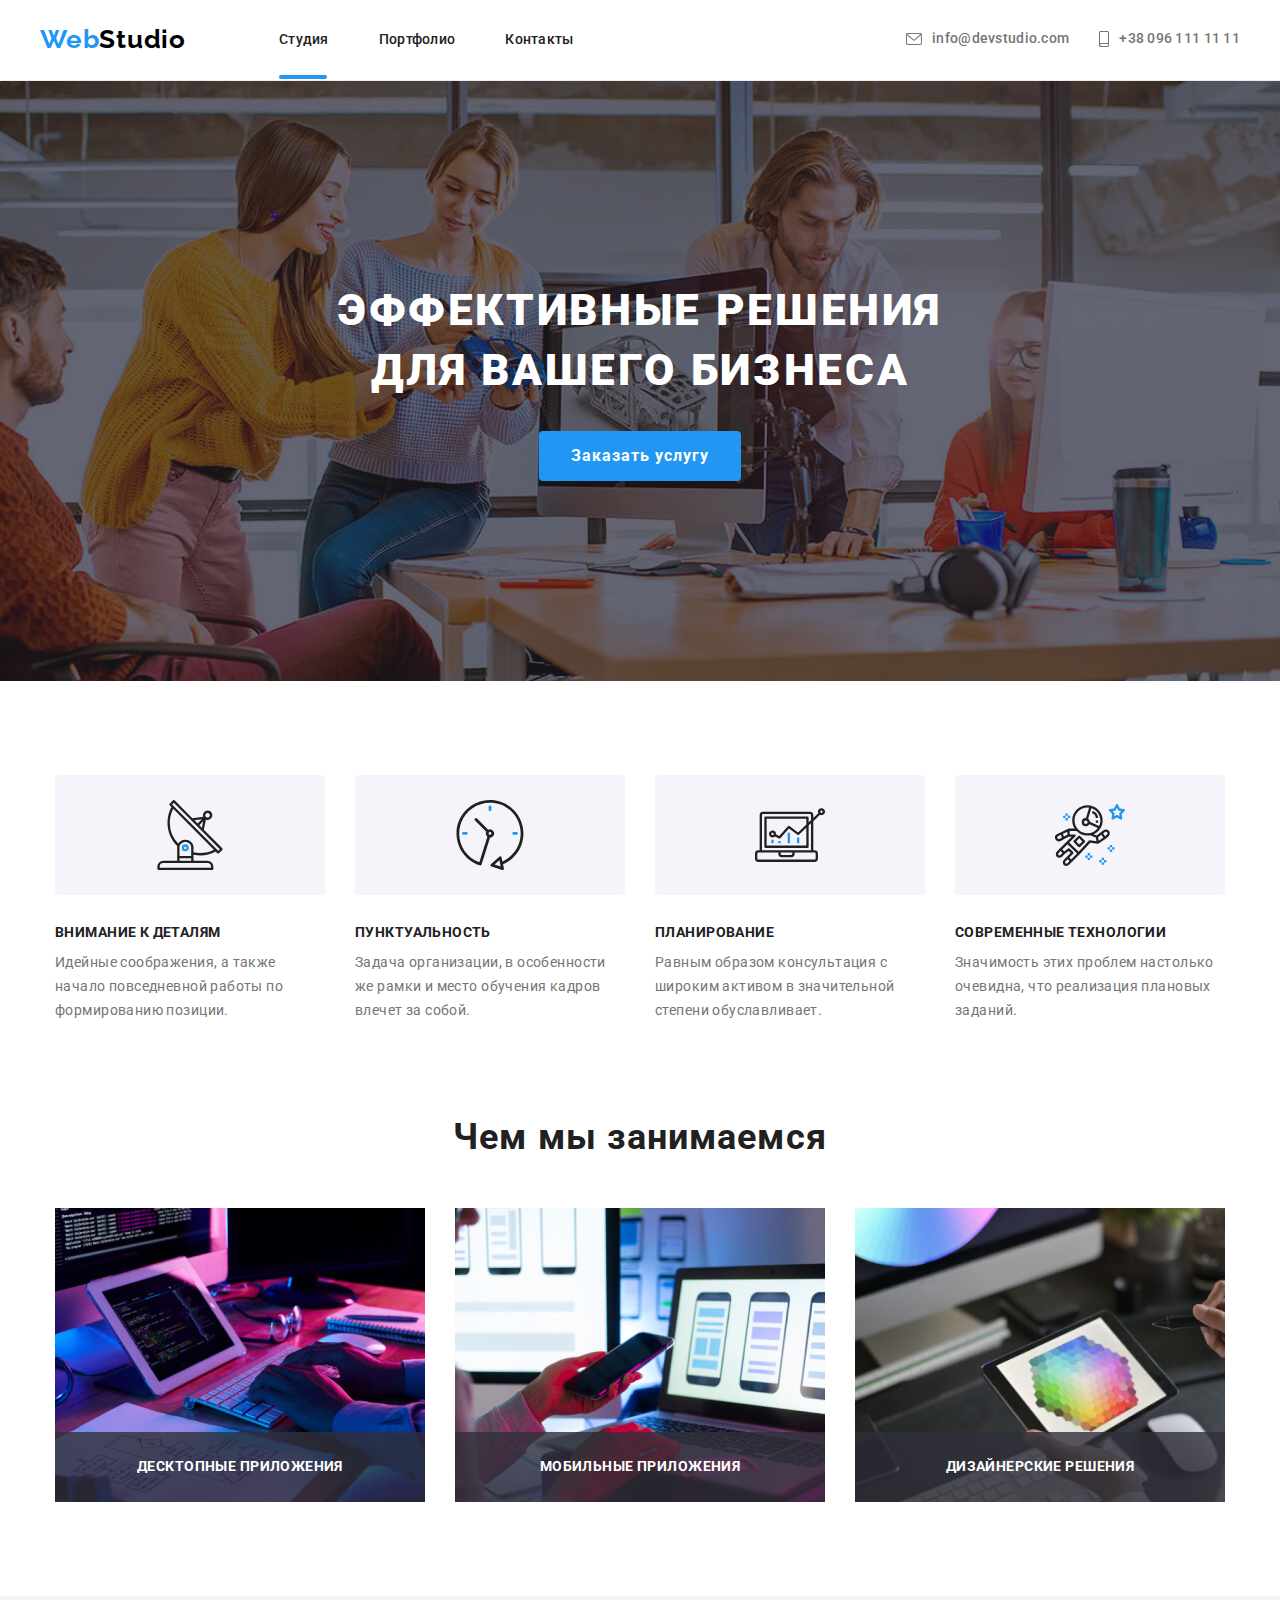
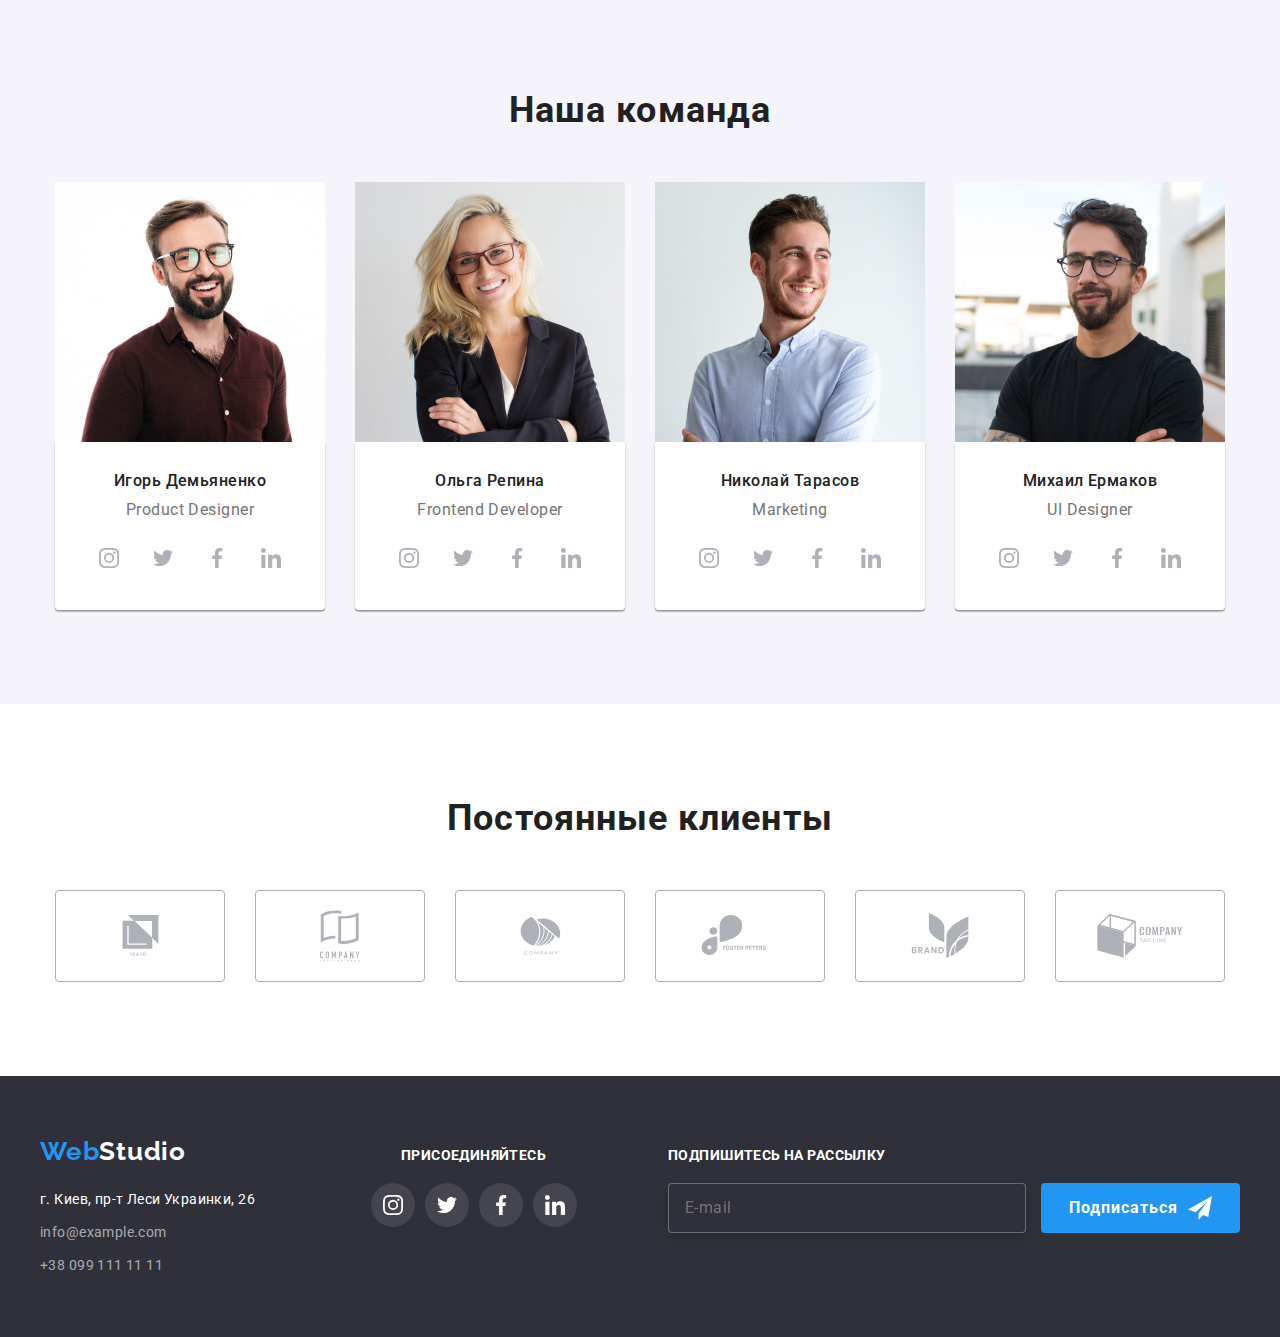
==== commit afb18a72: "goit-markup-hw-08-2" ====
--- a/index.html
+++ b/index.html
@@ -199,15 +199,15 @@
                 <picture>
                   <source
                     srcset="
-                      ./images/photo-webstudio/desktop/what-we-do/box1.jpg    1x,
-                      ./images/photo-webstudio/desktop/what-we-do/box1@2x.jpg 2x
+                      ./images/photo-web-studio/desktop/what-we-do/box1.jpg    1x,
+                      ./images/photo-web-studio/desktop/what-we-do/box1@2x.jpg 2x
                     "
                     media="(min-width: 1200px)"
                     type="image/jpeg"
                   />
 
                   <img
-                    src="./images/photo-webstudio/desktop/what-we-do/box1.jpg"
+                    src="./images/photo-web-studio/desktop/what-we-do/box1.jpg"
                     alt="Десктопные приложения"
                     width="370"
                   />
@@ -223,15 +223,15 @@
                 <picture>
                   <source
                     srcset="
-                      ./images/photo-webstudio/desktop/what-we-do/box-2.jpg    1x,
-                      ./images/photo-webstudio/desktop/what-we-do/box-2@2x.jpg 2x
+                      ./images/photo-web-studio/desktop/what-we-do/box-2.jpg    1x,
+                      ./images/photo-web-studio/desktop/what-we-do/box-2@2x.jpg 2x
                     "
                     media="(min-width: 1200px)"
                     type="image/jpeg"
                   />
 
                   <img
-                    src="./images/photo-webstudio/desktop/what-we-do/box-2.jpg"
+                    src="./images/photo-web-studio/desktop/what-we-do/box-2.jpg"
                     alt="Мобильные приложения"
                     width="370"
                   />
@@ -247,15 +247,15 @@
                 <picture>
                   <source
                     srcset="
-                      ./images/photo-webstudio/desktop/what-we-do/box-3.jpg    1x,
-                      ./images/photo-webstudio/desktop/what-we-do/box-3@2x.jpg 2x
+                      ./images/photo-web-studio/desktop/what-we-do/box-3.jpg    1x,
+                      ./images/photo-web-studio/desktop/what-we-do/box-3@2x.jpg 2x
                     "
                     media="(min-width: 1200px)"
                     type="image/jpeg"
                   />
 
                   <img
-                    src="./images/photo-webstudio/desktop/what-we-do/box-3.jpg"
+                    src="./images/photo-web-studio/desktop/what-we-do/box-3.jpg"
                     alt="Мобильные приложения"
                     width="370"
                   />
@@ -278,30 +278,30 @@
               <picture>
                 <source
                   srcset="
-                    ./images/photo-webstudio/desktop/team/ourteam-1.jpg    1x,
-                    ./images/photo-webstudio/desktop/team/ourteam-1@2x.jpg 2x
+                    ./images/photo-web-studio/desktop/team/ourteam-1.jpg    1x,
+                    ./images/photo-web-studio/desktop/team/ourteam-1@2x.jpg 2x
                   "
                   media="(min-width: 1200px)"
                   type="image/jpeg"
                 />
                 <source
                   srcset="
-                    ./images/photo-webstudio/tablet/team/ourteam-1.jpg    1x,
-                    ./images/photo-webstudio/tablet/team/ourteam-1@2x.jpg 2x
+                    ./images/photo-web-studio/tablet/team/ourteam-1.jpg    1x,
+                    ./images/photo-web-studio/tablet/team/ourteam-1@2x.jpg 2x
                   "
                   media="(min-width: 768px)"
                   type="image/jpeg"
                 />
                 <source
                   srcset="
-                    ./images/photo-webstudio/mobile/team/ourteam-1.jpg    1x,
-                    ./images/photo-webstudio/mobile/team/ourteam-1@2x.jpg 2x
+                    ./images/photo-web-studio/mobile/team/ourteam-1.jpg    1x,
+                    ./images/photo-web-studio/mobile/team/ourteam-1@2x.jpg 2x
                   "
                   media="(max-width: 767px)"
                   type="image/jpeg"
                 />
                 <img
-                  src="./images/photo-webstudio/mobile/team/ourteam-1.jpg"
+                  src="./images/photo-web-studio/mobile/team/ourteam-1.jpg"
                   alt="Product Designer Игорь Демьяненко"
                   width="450"
                 />
@@ -348,30 +348,30 @@
               <picture>
                 <source
                   srcset="
-                    ./images/photo-webstudio/desktop/team/ourteam-2.jpg    1x,
-                    ./images/photo-webstudio/desktop/team/ourteam-2@2x.jpg 2x
+                    ./images/photo-web-studio/desktop/team/ourteam-2.jpg    1x,
+                    ./images/photo-web-studio/desktop/team/ourteam-2@2x.jpg 2x
                   "
                   media="(min-width: 1200px)"
                   type="image/jpeg"
                 />
                 <source
                   srcset="
-                    ./images/photo-webstudio/tablet/team/ourteam-2.jpg    1x,
-                    ./images/photo-webstudio/tablet/team/ourteam-2@2x.jpg 2x
+                    ./images/photo-web-studio/tablet/team/ourteam-2.jpg    1x,
+                    ./images/photo-web-studio/tablet/team/ourteam-2@2x.jpg 2x
                   "
                   media="(min-width: 768px)"
                   type="image/jpeg"
                 />
                 <source
                   srcset="
-                    ./images/photo-webstudio/mobile/team/ourteam-2.jpg    1x,
-                    ./images/photo-webstudio/mobile/team/ourteam-2@2x.jpg 2x
+                    ./images/photo-web-studio/mobile/team/ourteam-2.jpg    1x,
+                    ./images/photo-web-studio/mobile/team/ourteam-2@2x.jpg 2x
                   "
                   media="(max-width: 767px)"
                   type="image/jpeg"
                 />
                 <img
-                  src="./images/photo-webstudio/mobile/team/ourteam-2.jpg"
+                  src="./images/photo-web-studio/mobile/team/ourteam-2.jpg"
                   alt="Frontend Developer Ольга Репина"
                   width="450"
                 />
@@ -418,30 +418,30 @@
               <picture>
                 <source
                   srcset="
-                    ./images/photo-webstudio/desktop/team/ourteam-3.jpg    1x,
-                    ./images/photo-webstudio/desktop/team/ourteam-3@2x.jpg 2x
+                    ./images/photo-web-studio/desktop/team/ourteam-3.jpg    1x,
+                    ./images/photo-web-studio/desktop/team/ourteam-3@2x.jpg 2x
                   "
                   media="(min-width: 1200px)"
                   type="image/jpeg"
                 />
                 <source
                   srcset="
-                    ./images/photo-webstudio/tablet/team/ourteam-3.jpg    1x,
-                    ./images/photo-webstudio/tablet/team/ourteam-3@2x.jpg 2x
+                    ./images/photo-web-studio/tablet/team/ourteam-3.jpg    1x,
+                    ./images/photo-web-studio/tablet/team/ourteam-3@2x.jpg 2x
                   "
                   media="(min-width: 768px)"
                   type="image/jpeg"
                 />
                 <source
                   srcset="
-                    ./images/photo-webstudio/mobile/team/ourteam-3.jpg    1x,
-                    ./images/photo-webstudio/mobile/team/ourteam-3@2x.jpg 2x
+                    ./images/photo-web-studio/mobile/team/ourteam-3.jpg    1x,
+                    ./images/photo-web-studio/mobile/team/ourteam-3@2x.jpg 2x
                   "
                   media="(max-width: 767px)"
                   type="image/jpeg"
                 />
                 <img
-                  src="./images/photo-webstudio/mobile/team/ourteam-3.jpg"
+                  src="./images/photo-web-studio/mobile/team/ourteam-3.jpg"
                   alt="Marketing Николай Тарасов"
                   width="450"
                 />
@@ -488,30 +488,30 @@
               <picture>
                 <source
                   srcset="
-                    ./images/photo-webstudio/desktop/team/ourteam-4.jpg    1x,
-                    ./images/photo-webstudio/desktop/team/ourteam-4@2x.jpg 2x
+                    ./images/photo-web-studio/desktop/team/ourteam-4.jpg    1x,
+                    ./images/photo-web-studio/desktop/team/ourteam-4@2x.jpg 2x
                   "
                   media="(min-width: 1200px)"
                   type="image/jpeg"
                 />
                 <source
                   srcset="
-                    ./images/photo-webstudio/tablet/team/ourteam-4.jpg    1x,
-                    ./images/photo-webstudio/tablet/team/ourteam-4@2x.jpg 2x
+                    ./images/photo-web-studio/tablet/team/ourteam-4.jpg    1x,
+                    ./images/photo-web-studio/tablet/team/ourteam-4@2x.jpg 2x
                   "
                   media="(min-width: 768px)"
                   type="image/jpeg"
                 />
                 <source
                   srcset="
-                    ./images/photo-webstudio/mobile/team/ourteam-4.jpg    1x,
-                    ./images/photo-webstudio/mobile/team/ourteam-4@2x.jpg 2x
+                    ./images/photo-web-studio/mobile/team/ourteam-4.jpg    1x,
+                    ./images/photo-web-studio/mobile/team/ourteam-4@2x.jpg 2x
                   "
                   media="(max-width: 767px)"
                   type="image/jpeg"
                 />
                 <img
-                  src="./images/photo-webstudio/mobile/team/ourteam-4.jpg"
+                  src="./images/photo-web-studio/mobile/team/ourteam-4.jpg"
                   alt="UI Designer Михаил Ермаков"
                   width="450"
                 />
--- a/css/main.min.css
+++ b/css/main.min.css
@@ -1,3 +1,3 @@
 :root{--text-color-white: #ffffff;--main-text-color: #757575;--title-color: #212121;--accent-color: #2196f3;--logo-color: #000000;--btn-hover-color: #188ce8;--dark-bg-color: #2f303a;--light-bg-color: #f5f4fa;--modal-win-bg: rgba(0, 0, 0, 0.2);--modal-win-bg-cl: #ffffff;--main-font: "Roboto", sans-serif;--logo-font: "Raleway", sans-serif;--btn-sh-duration: 250ms;--btn-sh-function: cubic-bezier(0.4, 0, 0.2, 1);--modal-win-box-shadow: 0px 1px 3px rgba(0, 0, 0, 0.12),
-    0px 1px 1px rgba(0, 0, 0, 0.14), 0px 2px 1px rgba(0, 0, 0, 0.2)}*,*::before,*::after{margin:0;padding:0}ul{list-style:none}a{text-decoration:none}img{display:block;width:100%;height:auto}body{font-family:var(--main-font);font-size:14px;line-height:1.71;letter-spacing:0.03em;color:var(--main-text-color)}.link{font-family:var(--main-font);font-weight:500;font-size:14px;line-height:1.14;letter-spacing:0.02em;color:var(--title-color);padding:32px 0;transition:var(--btn-sh-duration) var(--btn-sh-function)}.container{width:100%;padding-left:15px;padding-right:15px}@media screen and (min-width: 480px){.container{max-width:480px;margin-left:auto;margin-right:auto}}@media screen and (min-width: 768px){.container{max-width:768px;padding-left:15px;padding-right:15px}}@media screen and (min-width: 1200px){.container{max-width:1200px;padding-left:0;padding-right:0}}.page-header{padding:21px 0;border-bottom:1px solid #ececec;position:relative;overflow:hidden}@media screen and (min-width: 1200px){.page-header{padding:24px 0 25px 0}}.page-header__container{display:flex;align-items:center}@media screen and (max-width: 1199.98px){.page-header__container{justify-content:space-between}}.logo{font-family:var(--logo-font);font-weight:bold;font-size:26px;line-height:1.19;letter-spacing:0.03em;text-decoration:none}@media screen and (min-width: 1200px){.logo{margin-right:93px}}.logo__up-left,.logo__down-left{color:var(--accent-color)}.logo__up-right{color:var(--logo-color)}.logo__down-right{color:var(--text-color-white)}.mobile-menu__box{position:absolute;top:0;right:0;width:100vw;height:100vh;background-color:var(--modal-win-bg-cl);padding:48px 40px;z-index:98;transform:translateX(100%);transition:transform var(--btn-sh-duration) var(--btn-sh-function)}@media screen and (min-width: 768px){.mobile-menu__box{display:none}}.mobile-menu__box.is-open{display:flex;position:fixed;flex-direction:column;justify-content:space-between;transform:translateX(0);transition:transform var(--btn-sh-duration) var(--btn-sh-function)}.mobile-menu__nav-list{padding:0;margin:0;list-style:none}.mobile-menu__item:not(:last-child){margin-bottom:32px}.mobile-menu__link{display:inline-block;font-weight:500;font-size:40px;line-height:1.17;letter-spacing:0.02em;color:var(--title-color);transition:var(--btn-sh-duration) var(--btn-sh-function)}.mobile-menu__link:hover,.mobile-menu__link:focus{color:var(--accent-color)}.mobile-menu__link--current{color:var(--accent-color)}.mobile-menu__btn{right:23px;top:22px;padding:0;background-color:transparent;border:none}.mobile-menu__btn:hover,.mobile-menu__btn:focus,.mobile-menu__btn:active{cursor:pointer}@media screen and (min-width: 768px){.mobile-menu__btn{display:none}}.mobile-menu__icon-menu{width:24px;height:16px;fill:#000;transition:fill var(--btn-sh-duration) var(--btn-sh-function)}.mobile-menu__btn:hover .mobile-menu__icon-menu,.mobile-menu__btn:focus .mobile-menu__icon-menu{fill:var(--accent-color)}.mobile-menu__close-btn{position:absolute;right:17px;top:24px;padding:0;background-color:transparent;border:none}.mobile-menu__close-btn:hover,.mobile-menu__close-btn:focus,.mobile-menu__close-btn:active{cursor:pointer}@media screen and (min-width: 768px){.mobile-menu__close-btn{display:none}}.mobile-menu__icon-cross{width:20px;height:20px;fill:#000;transition:fill var(--btn-sh-duration) var(--btn-sh-function)}.mobile-menu__close-btn:hover .mobile-menu__icon-cross,.mobile-menu__close-btn:focus .mobile-menu__icon-cross{fill:var(--accent-color)}.mobile-menu__contacts-item:not(:last-child){margin-bottom:32px}.mobile-menu__contacts-link{display:inline-block;font-weight:500;font-size:24px;line-height:1.16;letter-spacing:0.02em;color:var(--main-text-color);text-decoration:none;transition:var(--btn-sh-duration) var(--btn-sh-function)}.mobile-menu__contacts-link:hover,.mobile-menu__contacts-link:focus{font-style:normal;font-weight:500;font-size:34px;line-height:1.67;letter-spacing:0.02em;color:var(--accent-color)}.mobile-menu__social{display:flex;flex-wrap:wrap;margin-top:64px;align-items:flex-end}.mobile-menu__social-item:first-child{padding-left:0}.mobile-menu__social-link{font-style:normal;font-weight:500;font-size:18px;line-height:1.22;letter-spacing:0.02em;color:var(--accent-color)}.mobile-menu__social-item::after{content:"";width:22px;height:0px;left:135px;top:726px;border:1px solid rgba(33,33,33,0.2);transform:rotate(90deg);margin-left:10px;margin-right:10px}.navigation{display:flex}.page__nav{display:none}@media screen and (min-width: 768px){.page__nav{display:block}}.navigation__link{font-family:var(--main-font);font-weight:500;font-size:14px;line-height:1.14;letter-spacing:0.02em;color:var(--title-color);padding:32px 0;transition:var(--btn-sh-duration) var(--btn-sh-function)}.navigation__link:hover,.navigation__link:focus{color:var(--accent-color)}.navigation__mode:not(:last-child){margin-right:50px}.navigation__sdudio::after{content:"";display:block;position:absolute;width:48px;height:4px;background:#2196f3;border-radius:2px;margin-top:26px;transition:var(--btn-sh-duration) var(--btn-sh-function)}@media screen and (min-width: 1200px){.navigation__sdudio::after{margin-top:24px}}.navigation__portfolio::after{content:"";display:block;position:absolute;width:78px;height:4px;background:#2196f3;border-radius:2px;margin-top:26px;transition:var(--btn-sh-duration) var(--btn-sh-function)}@media screen and (min-width: 1200px){.navigation__portfolio::after{margin-top:24px}}.contact{display:none}@media screen and (min-width: 768px){.contact{display:block}}@media screen and (min-width: 1200px){.contact{display:flex;margin-left:auto}}.contact__email-icon{width:16px;height:12px;fill:currentColor;margin-right:10px}.contact__smartphone-icon{width:10px;height:16px;fill:currentColor;margin-right:10px}@media screen and (min-width: 768px) and (max-width: 1199.98px){.contact__item-up:not(:last-child){margin-bottom:10px}}@media screen and (min-width: 1200px){.contact__item-up:not(:last-child){margin-right:30px}}.contact__link-up{display:flex;align-items:center}.contact__link-up{font-family:var(--main-font);font-weight:500;font-size:14px;line-height:1.14;letter-spacing:0.02em;color:var(--main-text);transition:var(--btn-sh-duration) var(--btn-sh-function)}.contact__link-up:hover,.contact__link-up:focus{color:var(--accent-color)}.address{font-style:normal;margin-top:20px}.address__link{font-family:var(--main-font);font-size:14px;line-height:1.71x;letter-spacing:0.03em;color:var(--text-color-white);transition:var(--btn-sh-duration) var(--btn-sh-function)}.address__link:hover,.address__link:focus{color:var(--accent-color)}.footer{padding-top:60px;padding-bottom:60px;background-color:var(--dark-bg-color)}@media screen and (min-width: 768px){.footer__container{display:flex;flex-wrap:wrap;justify-content:space-around;align-items:baseline}}@media screen and (min-width: 1200px){.footer__container{justify-content:space-between}}@media screen and (max-width: 1199.98px){.footer-box{text-align:center}}@media screen and (max-width: 767.98px){.footer-box{margin-bottom:60px}}@media screen and (min-width: 1200px){.footer-box{justify-content:space-between}}.contact-footer__mode{margin-top:9px}.contact-footer__link{font-family:var(--main-font);font-size:14px;line-height:1.71;letter-spacing:0.03em;color:rgba(255,255,255,0.6);margin-top:9px;transition:var(--btn-sh-duration) var(--btn-sh-function)}.contact-footer__link:hover,.contact-footer__link:focus{color:var(--accent-color)}.footer-title{font-weight:bold;font-size:14px;line-height:16px;letter-spacing:0.03em;text-transform:uppercase;color:var(--text-color-white);margin-bottom:20px}.footer-social__list{display:flex;justify-content:center}.footer-social__link{width:44px;height:44px;border-radius:50%;background-color:rgba(255,255,255,0.1);display:flex;align-items:center;justify-content:center;transition:var(--btn-sh-duration) var(--btn-sh-function)}.footer-social__link:hover,.footer-social__link:focus{background-color:var(--accent-color)}.footer-social__item:not(:last-child){margin-right:10px}.footer-social__icon{fill:currentColor;color:var(--text-color-white)}.footer-social-block{text-align:center}@media screen and (max-width: 767.98px){.footer-social-block{margin-bottom:60px}}.footer-subscribe__title{font-weight:bold;font-size:14px;line-height:16px;letter-spacing:0.03em;text-transform:uppercase;color:var(--text-color-white);margin-bottom:20px}.footer-subscribe__input{width:100%;height:50px;border:1px solid rgba(255,255,255,0.3);box-sizing:border-box;filter:drop-shadow(0px 4px 4px rgba(0,0,0,0.15));border-radius:4px;font-weight:normal;font-size:16px;line-height:1.25x;letter-spacing:0.03em;color:rgba(255,255,255,0.6);padding:15px 16px;background-color:#2f303a;transition:border var(--btn-sh-duration) var(--btn-sh-function)}.footer-subscribe__input:hover,.footer-subscribe__input:focus{border:1px solid var(--accent-color);cursor:pointer;outline:none}@media screen and (min-width: 768px){.footer-subscribe__input{width:450px;height:50px}}@media screen and (min-width: 1200px){.footer-subscribe__input{width:358px;height:50px;margin-right:12px}}.footer-btn-scb{font-weight:bold;font-size:16px;line-height:1.87;letter-spacing:0.06em;color:var(--text-color-white);display:inline-flex;align-items:center;padding:10px 28px;border:none;border-radius:4px;background-color:var(--accent-color);cursor:pointer;transition:background-color var(--btn-sh-duration) var(--btn-sh-function)}.footer-btn-scb:hover,.footer-btn-scb:focus{background-color:var(--btn-hover-color)}@media screen and (max-width: 1199.98px){.footer-btn-scb{margin-top:20px}}.footer-icon-send{margin-left:10px;width:24px;height:24px}@media screen and (max-width: 1199.98px){.footer-subscribe{text-align:center}}@media screen and (min-width: 767.98px) and (max-width: 1199.98px){.footer-subscribe{margin-top:60px}}@media screen and (min-width: 768px) and (max-width: 1199.98px){.footer-subscribe__box{width:360px;display:flex;flex-wrap:wrap;justify-content:center}}.backdrop{position:fixed;top:0;left:0;width:100%;height:100%;background:rgba(0,0,0,0.2);opacity:1;transition:var(--btn-sh-duration) var(--btn-sh-function)}.is-hidden{opacity:0;visibility:hidden;pointer-events:none;transition:opacity var(--btn-sh-duration) var(--btn-sh-function),visibility var(--btn-sh-duration) var(--btn-sh-function)}.backdrop.is-hidden .modal{transform:translate(-50%, -50%) scale(0);transition:var(--btn-sh-duration) var(--btn-sh-function)}.modal{position:absolute;top:50%;left:50%;transform:translate(-50%, -50%);width:450px;background-color:var(--modal-win-bg-cl);box-shadow:var(--modal-win-box-shadow);border-radius:4px;transform:translate(-50%, -50%) scale(1);transition:var(--btn-sh-duration) var(--btn-sh-function);padding:40px 40px}@media screen and (min-width: 1200px){.modal{width:528px}}.modal__btn-close{display:flex;justify-content:center;align-items:center;width:30px;height:30px;border:1px solid rgba(0,0,0,0.1);background:var(--modal-win-bg-cl);border-radius:50%;position:absolute;top:6px;right:6px}.modal__btn-close:hover,.modal__btn-close:focus,.modal__btn-close:active{cursor:pointer}.modal__close-icon{width:18px;height:18px;fill:#000;transition:fill var(--btn-sh-duration) var(--btn-sh-function)}.modal__btn-close:hover .modal__close-icon,.modal__btn-close:focus .modal__close-icon{fill:var(--accent-color)}.modal__title{color:#212121;font-weight:bold;font-size:20px;line-height:1.5;text-align:center;margin-bottom:12px}.modal-form{display:flex;flex-direction:column}.modal-form__element{display:flex;flex-direction:column;justify-content:center}.modal-form__element:hover input,.modal-form__element:focus input{outline:none;cursor:pointer;border:1px solid var(--accent-color);border-radius:4px}.modal-form__element:hover .modal-form__icon,.modal-form__element:focus-within .modal-form__icon{cursor:pointer;fill:var(--accent-color)}.modal-form__margin{margin-bottom:10px}.modal-form__label{font-size:12px;line-height:1.17;letter-spacing:0.01em;color:#757575;margin-bottom:4px}.modal-form__input-text{color:#000;font-size:14px;line-height:1.17px;letter-spacing:0.01em}.modal-form__name-block{position:relative}.modal-form__icon{position:absolute;width:18px;height:18px;margin-left:15px;fill:#212121;transition:fill var(--btn-sh-duration) var(--btn-sh-function)}.modal-form__padding-svg{padding:12px 0 12px 42px}.modal-form__input-border{border:1px solid rgba(33,33,33,0.2);border-radius:4px;transition:border var(--btn-sh-duration) var(--btn-sh-function)}.modal-form__input-height{height:40px}.modal-form__textarea{border:1px solid rgba(33,33,33,0.2);resize:none;height:120px;padding:12px 16px;font-size:12px;line-height:1.67;letter-spacing:0.01em;border-radius:4px;transition:border var(--btn-sh-duration) var(--btn-sh-function)}.modal-form__textarea::placeholder{color:rgba(117,117,117,0.5)}.modal-form__margin-comment{margin-bottom:20px}.modal-form__checkbox{display:inline-flex;align-items:center;margin-left:auto;margin-right:auto;margin-bottom:30px}.modal-form__checkbox-label{display:flex;align-items:center;font-size:12px;line-height:24px;color:var(--main-text-color)}.modal-form__checkbox-label::before{content:"";display:inline-block;width:16px;height:15px;margin-right:7px;border:2px solid #212121}.modal-form__checkbox-label:hover,.modal-form__checkbox-label:focus{cursor:pointer}@media screen and (min-width: 1200px){.modal-form__checkbox-label{font-size:14px}}.modal-form__visually-hidden{position:absolute;visibility:hidden}.modal-form__check-box-condition:checked+.modal-form__checkbox-label::before{background-image:url(../images/icon-check.svg);background-color:var(--accent-color);background-repeat:no-repeat;background-position:center;background-size:contain;border:2px solid rgba(33,33,33,0);background-origin:border-box;border-radius:2px}.modal-form__policy{color:var(--accent-color);text-decoration-line:underline}.modal-form__input-point:hover,.modal-form__input-point:focus{outline:none;cursor:pointer;border:1px solid var(--accent-color);border-radius:4px}.modal-form__button-send{background-color:var(--accent-color);color:var(--text-color-white);font-size:16px;line-height:1.88;text-align:center;letter-spacing:0.06em;border:none;margin-left:auto;margin-right:auto;cursor:pointer;padding:10px 56px;border-radius:4px;box-shadow:0px 4px 4px rgba(0,0,0,0.15);transition:background-color var(--btn-sh-duration) var(--btn-sh-function)}.modal-form__button-send:hover,.modal-form__button-send:focus{background-color:var(--btn-hover-color)}.hero{margin-left:auto;margin-right:auto;display:flex;flex-direction:column;justify-content:center;align-items:center;text-align:center;height:400px;background-color:#c4c4c4;background-image:linear-gradient(to right, rgba(47,48,58,0.4), rgba(47,48,58,0.4)),url("../../images/photo-webstudio/mobile/hero/hero.jpg");background-repeat:no-repeat;background-position:center;background-size:cover}@media (min-device-pixel-ratio: 2), (min-resolution: 192dpi), (min-resolution: 2dppx){.hero .hero{background-image:linear-gradient(to right, rgba(47,48,58,0.4), rgba(47,48,58,0.4)),url("../../images/photo-webstudio/mobile/hero/hero@2x.jpg");height:400px}}@media (min-width: 768px){.hero{background-image:linear-gradient(to right, rgba(47,48,58,0.4), rgba(47,48,58,0.4)),url("../../images/photo-webstudio/tablet/hero/hero.jpg");height:400px}}@media (min-width: 768px) and (min-device-pixel-ratio: 2), (min-width: 768px) and (min-resolution: 192dpi), (min-width: 768px) and (min-resolution: 2dppx){.hero{background-image:linear-gradient(to right, rgba(47,48,58,0.4), rgba(47,48,58,0.4)),url("../../images/photo-webstudio/tablet/hero/hero@2x.jpg");height:400px}}@media (min-width: 1200px){.hero{background-image:linear-gradient(to right, rgba(47,48,58,0.4), rgba(47,48,58,0.4)),url("../../images/photo-webstudio/desktop/hero/hero.jpg");max-width:1600px;height:600px}}@media (min-width: 1200px) and (min-device-pixel-ratio: 2), (min-width: 1200px) and (min-resolution: 192dpi), (min-width: 1200px) and (min-resolution: 2dppx){.hero{background-image:linear-gradient(to right, rgba(47,48,58,0.4), rgba(47,48,58,0.4)),url("../../images/photo-webstudio/desktop/hero/hero@2x.jpg");max-width:1600px;height:600px}}.hero__title{font-family:var(--main-font);font-weight:900;font-size:26px;max-width:360px;line-height:1.62;text-align:center;letter-spacing:0.06em;text-transform:uppercase;color:var(--text-color-white);margin:auto}@media screen and (min-width: 1200px){.hero__title{font-size:44px;max-width:696px;line-height:1.36}}.hero__btn{display:flex;font-family:var(--main-font);font-weight:bold;font-size:16px;line-height:1.87;letter-spacing:0.06em;text-align:center;align-items:center;cursor:pointer;background:var(--accent-color);color:var(--text-color-white);border:none;border-radius:4px;margin:auto;padding:10px 32px;margin-top:30px;transition:var(--btn-sh-duration) var(--btn-sh-function)}.hero__btn:hover,.hero__btn:focus{background-color:var(--btn-hover-color)}@media screen and (max-width: 1199.98px){.advantages{padding:60px 0}}@media screen and (min-width: 1200px){.advantages{margin:94px 0px 0px 0px}}.advantages__list{margin:auto}@media screen and (min-width: 768px){.advantages__list{display:flex;flex-wrap:wrap;justify-content:center}}@media screen and (min-width: 768px) and (max-width: 1199.98px){.advantages__list{margin:-15px}}.item{text-align:center}@media screen and (max-width: 767.98px){.item:not(:last-child){margin-bottom:30px}}@media screen and (min-width: 768px) and (max-width: 1199.98px){.item{flex-basis:calc((100% - 2 * 30px) / 2);max-width:354px;margin:15px}}@media screen and (min-width: 1200px){.item{flex-basis:calc((100% - 4 * 30px) / 4);margin:0 15px}}.advantages__icon{display:flex;align-items:center;justify-content:center;height:120px;background-color:var(--light-bg-color);border-radius:4px;margin-bottom:30px}.advantages__title{font-family:var(--main-font);font-weight:bold;font-size:14px;line-height:1.14;letter-spacing:0.03em;text-transform:uppercase;color:var(--title-color);margin-bottom:10px}@media screen and (max-width: 767.98px){.advantages__title{text-align:center}}@media screen and (min-width: 768px){.advantages__title{text-align:left}}.advantages__text{font-family:var(--main-font);font-size:14px;line-height:1.71;letter-spacing:0.03em;color:var(--main-text-color);text-align:left}@media screen and (max-width: 1199.98px){.experience{display:none}}@media screen and (min-width: 1200px){.experience{margin:94px 0}}.experience__title{font-family:var(--main-font);font-weight:bold;font-size:36px;line-height:1.16;text-align:center;letter-spacing:0.03em;color:var(--title-color);margin-bottom:50px}.experience__list{display:flex;margin-left:auto;justify-content:center;flex-wrap:wrap}.experience__item{margin-bottom:0}.experience__item:not(:first-child){margin-left:0}.experience__item:not(:last-child){margin-right:30px}.experience__thumb{position:relative}.experience__name{position:absolute;display:flex;align-items:center;justify-content:center;bottom:0;font-weight:bold;font-size:14px;line-height:1.14;text-align:center;letter-spacing:0.03em;text-transform:uppercase;color:var(--text-color-white);background:rgba(47,48,58,0.8);width:370px;height:70px}@media screen and (min-width: 768px) and (max-width: 1199.98px){.team__box{margin:-15px}}@media screen and (min-width: 768px){.team__box{display:flex;flex-wrap:wrap}}.team{background-color:var(--light-bg-color)}@media screen and (max-width: 1199.98px){.team{padding:60px 0}}@media screen and (min-width: 1200px){.team{padding:94px 0px}}.team__title{font-family:var(--main-font);font-weight:bold;text-align:center;letter-spacing:0.03em;color:var(--title-color)}@media screen and (max-width: 1199.98px){.team__title{font-size:28px;line-height:1.18;margin-bottom:30px}}@media screen and (min-width: 1200px){.team__title{font-size:36px;line-height:1.16;text-align:center;letter-spacing:0.03em;color:var(--title-color);margin-bottom:50px}}.team__card{flex-basis:100%;text-align:center}@media screen and (min-width: 480px) and (max-width: 767.98px){.team__card:not(:last-child){margin-bottom:30px}}@media screen and (min-width: 768px) and (max-width: 1199.98px){.team__card{flex-basis:calc((100% - 2 * 30px) / 2);margin:15px}}@media screen and (min-width: 1200px){.team__card{flex-basis:calc((100% - 4 * 30px) / 4);margin:0 15px}}.team__name{font-family:var(--main-font);font-weight:500;font-size:16px;line-height:1.18;text-align:center;letter-spacing:0.03em;color:var(--title-color);margin-bottom:10px}.team__job{font-family:var(--main-font);font-size:16px;line-height:1.18;text-align:center;letter-spacing:0.03em;color:var(--main-text-color);margin-bottom:16px}.team__thumb{padding:30px 0px 30px 0px;background-color:var(--modal-win-bg-cl);border-radius:0 0 4px 4px;box-shadow:var(--modal-win-box-shadow)}.team__social{display:flex;align-items:center;justify-content:center}.team-social__list{display:flex}.team-social__link{width:44px;height:44px;border-radius:50%;color:#afb1b8;display:flex;align-items:center;justify-content:center;transition:var(--btn-sh-duration) var(--btn-sh-function)}.team-social__link:hover,.team-social__link:focus{background-color:var(--accent-color);color:var(--text-color-white)}.team-social__item:not(:last-child){margin-right:10px}.team-social__icon{fill:currentColor}@media screen and (max-width: 1199.98px){.clients{padding:60px 0}}@media screen and (min-width: 1200px){.clients{padding:94px 0px}}.clients__list{display:flex;flex-wrap:wrap;justify-content:center}@media screen and (min-width: 480px) and (max-width: 1199.98px){.clients__list{margin:-15px}}.clients__item{margin:15px;text-align:center}@media screen and (max-width: 767.98px){.clients__item{flex-basis:calc((100% - 2 * 30px) / 2);width:210px}.clients__item:not(:last-child){margin-bottom:15px}}@media screen and (min-width: 768px) and (max-width: 1199.98px){.clients__item{flex-basis:calc((100% - 3 * 30px) / 3);width:226px;margin:15px}}@media screen and (min-width: 1200px){.clients__item{flex-basis:calc((100% - 6 * 30px) / 6);width:170px;margin:0 15px}}.clients__title{font-family:var(--main-font);font-weight:bold;text-align:center;letter-spacing:0.03em;color:var(--title-color)}@media screen and (max-width: 1199.98px){.clients__title{font-size:28px;line-height:1.18;margin-bottom:30px}}@media screen and (min-width: 1200px){.clients__title{font-size:36px;line-height:1.16;margin-bottom:50px}}.client__icon-size{fill:currentColor}.clients__link{display:flex;align-items:center;justify-content:center;width:100%;height:92px;border-radius:4px;border:1px solid #afb1b8;color:#afb1b8;transition:var(--btn-sh-duration) var(--btn-sh-function)}.clients__link:hover,.clients__link:focus{color:var(--accent-color);border-color:var(--accent-color)}@media screen and (max-width: 1199.98px){.portfolio{padding:60px 0px}}@media screen and (min-width: 1200px){.portfolio{padding:94px 0}}@media screen and (max-width: 1199.98px){.portfolio__container{padding-left:0;padding-right:0}}.portfolio__invisible-title{display:none}.portfolio__btn-list{display:flex;margin-left:auto;flex-wrap:wrap;align-content:space-around;margin-bottom:30px;margin-left:15px}@media screen and (max-width: 767.98px){.portfolio__btn-list{margin-top:-15px}}@media screen and (min-width: 768px){.portfolio__btn-list{justify-content:center}}@media screen and (min-width: 1200px){.portfolio__btn-list{margin-bottom:50px}}.portfolio__cursor-btn{display:flex;font-family:var(--main-font);font-weight:500;font-size:16px;line-height:1.62;letter-spacing:0.03em;color:var(--title-color);cursor:pointer;border:none;border-radius:4px;margin:auto;padding:6px 22px;margin-right:8px;background:#f5f4fa;transition:var(--btn-sh-duration) var(--btn-sh-function)}.portfolio__cursor-btn:hover,.portfolio__cursor-btn:focus{background:var(--accent-color);color:var(--text-color-white);box-shadow:0px 3px 1px rgba(0,0,0,0.1),0px 1px 2px rgba(0,0,0,0.08),0px 2px 2px rgba(0,0,0,0.12)}@media screen and (max-width: 767.98px){.portfolio__cursor-btn{margin-top:15px}}.portfolio__projects-list{display:flex;flex-wrap:wrap;margin-top:-15px;margin-bottom:-15px}.portfolio__card{flex-basis:100%;margin:15px}@media screen and (min-width: 768px) and (max-width: 1199.98px){.portfolio__card{flex-basis:calc((100% - 2 * 30px) / 2);margin:15px}}@media screen and (min-width: 1200px){.portfolio__card{flex-basis:calc(100% / 3 - 30px);margin:15px}}.portfolio__project-name{font-family:var(--main-font);font-weight:bold;font-size:18px;line-height:2;letter-spacing:0.06em;color:var(--title-color)}.portfolio__project-type{font-family:var(--main-font);font-size:16px;line-height:1.87;letter-spacing:0.03em;color:var(--main-text-color)}.portfolio__link{display:flex;flex-direction:column;height:100%}.portfolio__link:hover,.portfolio__link:focus{box-shadow:var(--modal-win-box-shadow)}.portfolio__overlay-card{overflow:hidden;position:relative}.portfolio__text-overlay{position:absolute;top:0;left:0;width:100%;height:100%;font-weight:normal;font-size:18px;line-height:1.56;letter-spacing:0.03em;color:var(--text-color-white);background:rgba(33,150,243,0.9);transform:translateY(100%);transition:var(--btn-sh-duration) var(--btn-sh-function);overflow:hidden;padding:63px 24px}.portfolio__link:hover .portfolio__text-overlay{transform:translateY(0)}.portfolio__thumb-card{background:var(--modal-win-bg-cl);border:1px solid #eeeeee;padding:20px 24px;flex-grow:1}
+    0px 1px 1px rgba(0, 0, 0, 0.14), 0px 2px 1px rgba(0, 0, 0, 0.2)}*,*::before,*::after{margin:0;padding:0}ul{list-style:none}a{text-decoration:none}img{display:block;width:100%;height:auto}body{font-family:var(--main-font);font-size:14px;line-height:1.71;letter-spacing:0.03em;color:var(--main-text-color)}.link{font-family:var(--main-font);font-weight:500;font-size:14px;line-height:1.14;letter-spacing:0.02em;color:var(--title-color);padding:32px 0;transition:var(--btn-sh-duration) var(--btn-sh-function)}.container{width:100%;padding-left:15px;padding-right:15px}@media screen and (min-width: 480px){.container{max-width:480px;margin-left:auto;margin-right:auto}}@media screen and (min-width: 768px){.container{max-width:768px;padding-left:15px;padding-right:15px}}@media screen and (min-width: 1200px){.container{max-width:1200px;padding-left:0;padding-right:0}}.page-header{padding:21px 0;border-bottom:1px solid #ececec;position:relative;overflow:hidden}@media screen and (min-width: 1200px){.page-header{padding:24px 0 25px 0}}.page-header__container{display:flex;align-items:center}@media screen and (max-width: 1199.98px){.page-header__container{justify-content:space-between}}.logo{font-family:var(--logo-font);font-weight:bold;font-size:26px;line-height:1.19;letter-spacing:0.03em;text-decoration:none}@media screen and (min-width: 1200px){.logo{margin-right:93px}}.logo__up-left,.logo__down-left{color:var(--accent-color)}.logo__up-right{color:var(--logo-color)}.logo__down-right{color:var(--text-color-white)}.mobile-menu__box{position:absolute;top:0;right:0;width:100vw;height:100vh;background-color:var(--modal-win-bg-cl);padding:48px 40px;z-index:98;transform:translateX(100%);transition:transform var(--btn-sh-duration) var(--btn-sh-function)}@media screen and (min-width: 768px){.mobile-menu__box{display:none}}.mobile-menu__box.is-open{display:flex;position:fixed;flex-direction:column;justify-content:space-between;transform:translateX(0);transition:transform var(--btn-sh-duration) var(--btn-sh-function)}.mobile-menu__nav-list{padding:0;margin:0;list-style:none}.mobile-menu__item:not(:last-child){margin-bottom:32px}.mobile-menu__link{display:inline-block;font-weight:500;font-size:40px;line-height:1.17;letter-spacing:0.02em;color:var(--title-color);transition:var(--btn-sh-duration) var(--btn-sh-function)}.mobile-menu__link:hover,.mobile-menu__link:focus{color:var(--accent-color)}.mobile-menu__link--current{color:var(--accent-color)}.mobile-menu__btn{right:23px;top:22px;padding:0;background-color:transparent;border:none}.mobile-menu__btn:hover,.mobile-menu__btn:focus,.mobile-menu__btn:active{cursor:pointer}@media screen and (min-width: 768px){.mobile-menu__btn{display:none}}.mobile-menu__icon-menu{width:24px;height:16px;fill:#000;transition:fill var(--btn-sh-duration) var(--btn-sh-function)}.mobile-menu__btn:hover .mobile-menu__icon-menu,.mobile-menu__btn:focus .mobile-menu__icon-menu{fill:var(--accent-color)}.mobile-menu__close-btn{position:absolute;right:17px;top:24px;padding:0;background-color:transparent;border:none}.mobile-menu__close-btn:hover,.mobile-menu__close-btn:focus,.mobile-menu__close-btn:active{cursor:pointer}@media screen and (min-width: 768px){.mobile-menu__close-btn{display:none}}.mobile-menu__icon-cross{width:20px;height:20px;fill:#000;transition:fill var(--btn-sh-duration) var(--btn-sh-function)}.mobile-menu__close-btn:hover .mobile-menu__icon-cross,.mobile-menu__close-btn:focus .mobile-menu__icon-cross{fill:var(--accent-color)}.mobile-menu__contacts-item:not(:last-child){margin-bottom:32px}.mobile-menu__contacts-link{display:inline-block;font-weight:500;font-size:24px;line-height:1.16;letter-spacing:0.02em;color:var(--main-text-color);text-decoration:none;transition:var(--btn-sh-duration) var(--btn-sh-function)}.mobile-menu__contacts-link:hover,.mobile-menu__contacts-link:focus{font-style:normal;font-weight:500;font-size:34px;line-height:1.67;letter-spacing:0.02em;color:var(--accent-color)}.mobile-menu__social{display:flex;flex-wrap:wrap;margin-top:64px;align-items:flex-end}.mobile-menu__social-item:first-child{padding-left:0}.mobile-menu__social-link{font-style:normal;font-weight:500;font-size:18px;line-height:1.22;letter-spacing:0.02em;color:var(--accent-color)}.mobile-menu__social-item::after{content:"";width:22px;height:0px;left:135px;top:726px;border:1px solid rgba(33,33,33,0.2);transform:rotate(90deg);margin-left:10px;margin-right:10px}.navigation{display:flex}.page__nav{display:none}@media screen and (min-width: 768px){.page__nav{display:block}}.navigation__link{font-family:var(--main-font);font-weight:500;font-size:14px;line-height:1.14;letter-spacing:0.02em;color:var(--title-color);padding:32px 0;transition:var(--btn-sh-duration) var(--btn-sh-function)}.navigation__link:hover,.navigation__link:focus{color:var(--accent-color)}.navigation__mode:not(:last-child){margin-right:50px}.navigation__sdudio::after{content:"";display:block;position:absolute;width:48px;height:4px;background:#2196f3;border-radius:2px;margin-top:26px;transition:var(--btn-sh-duration) var(--btn-sh-function)}@media screen and (min-width: 1200px){.navigation__sdudio::after{margin-top:24px}}.navigation__portfolio::after{content:"";display:block;position:absolute;width:78px;height:4px;background:#2196f3;border-radius:2px;margin-top:26px;transition:var(--btn-sh-duration) var(--btn-sh-function)}@media screen and (min-width: 1200px){.navigation__portfolio::after{margin-top:24px}}.contact{display:none}@media screen and (min-width: 768px){.contact{display:block}}@media screen and (min-width: 1200px){.contact{display:flex;margin-left:auto}}.contact__email-icon{width:16px;height:12px;fill:currentColor;margin-right:10px}.contact__smartphone-icon{width:10px;height:16px;fill:currentColor;margin-right:10px}@media screen and (min-width: 768px) and (max-width: 1199.98px){.contact__item-up:not(:last-child){margin-bottom:10px}}@media screen and (min-width: 1200px){.contact__item-up:not(:last-child){margin-right:30px}}.contact__link-up{display:flex;align-items:center}.contact__link-up{font-family:var(--main-font);font-weight:500;font-size:14px;line-height:1.14;letter-spacing:0.02em;color:var(--main-text);transition:var(--btn-sh-duration) var(--btn-sh-function)}.contact__link-up:hover,.contact__link-up:focus{color:var(--accent-color)}.address{font-style:normal;margin-top:20px}.address__link{font-family:var(--main-font);font-size:14px;line-height:1.71x;letter-spacing:0.03em;color:var(--text-color-white);transition:var(--btn-sh-duration) var(--btn-sh-function)}.address__link:hover,.address__link:focus{color:var(--accent-color)}.footer{padding-top:60px;padding-bottom:60px;background-color:var(--dark-bg-color)}@media screen and (min-width: 768px){.footer__container{display:flex;flex-wrap:wrap;justify-content:space-around;align-items:baseline}}@media screen and (min-width: 1200px){.footer__container{justify-content:space-between}}@media screen and (max-width: 1199.98px){.footer-box{text-align:center}}@media screen and (max-width: 767.98px){.footer-box{margin-bottom:60px}}@media screen and (min-width: 1200px){.footer-box{justify-content:space-between}}.contact-footer__mode{margin-top:9px}.contact-footer__link{font-family:var(--main-font);font-size:14px;line-height:1.71;letter-spacing:0.03em;color:rgba(255,255,255,0.6);margin-top:9px;transition:var(--btn-sh-duration) var(--btn-sh-function)}.contact-footer__link:hover,.contact-footer__link:focus{color:var(--accent-color)}.footer-title{font-weight:bold;font-size:14px;line-height:16px;letter-spacing:0.03em;text-transform:uppercase;color:var(--text-color-white);margin-bottom:20px}.footer-social__list{display:flex;justify-content:center}.footer-social__link{width:44px;height:44px;border-radius:50%;background-color:rgba(255,255,255,0.1);display:flex;align-items:center;justify-content:center;transition:var(--btn-sh-duration) var(--btn-sh-function)}.footer-social__link:hover,.footer-social__link:focus{background-color:var(--accent-color)}.footer-social__item:not(:last-child){margin-right:10px}.footer-social__icon{fill:currentColor;color:var(--text-color-white)}.footer-social-block{text-align:center}@media screen and (max-width: 767.98px){.footer-social-block{margin-bottom:60px}}.footer-subscribe__title{font-weight:bold;font-size:14px;line-height:16px;letter-spacing:0.03em;text-transform:uppercase;color:var(--text-color-white);margin-bottom:20px}.footer-subscribe__input{width:100%;height:50px;border:1px solid rgba(255,255,255,0.3);box-sizing:border-box;filter:drop-shadow(0px 4px 4px rgba(0,0,0,0.15));border-radius:4px;font-weight:normal;font-size:16px;line-height:1.25x;letter-spacing:0.03em;color:rgba(255,255,255,0.6);padding:15px 16px;background-color:#2f303a;transition:border var(--btn-sh-duration) var(--btn-sh-function)}.footer-subscribe__input:hover,.footer-subscribe__input:focus{border:1px solid var(--accent-color);cursor:pointer;outline:none}@media screen and (min-width: 768px){.footer-subscribe__input{width:450px;height:50px}}@media screen and (min-width: 1200px){.footer-subscribe__input{width:358px;height:50px;margin-right:12px}}.footer-btn-scb{font-weight:bold;font-size:16px;line-height:1.87;letter-spacing:0.06em;color:var(--text-color-white);display:inline-flex;align-items:center;padding:10px 28px;border:none;border-radius:4px;background-color:var(--accent-color);cursor:pointer;transition:background-color var(--btn-sh-duration) var(--btn-sh-function)}.footer-btn-scb:hover,.footer-btn-scb:focus{background-color:var(--btn-hover-color)}@media screen and (max-width: 1199.98px){.footer-btn-scb{margin-top:20px}}.footer-icon-send{margin-left:10px;width:24px;height:24px}@media screen and (max-width: 1199.98px){.footer-subscribe{text-align:center}}@media screen and (min-width: 767.98px) and (max-width: 1199.98px){.footer-subscribe{margin-top:60px}}@media screen and (min-width: 768px) and (max-width: 1199.98px){.footer-subscribe__box{width:360px;display:flex;flex-wrap:wrap;justify-content:center}}.backdrop{position:fixed;top:0;left:0;width:100%;height:100%;background:rgba(0,0,0,0.2);opacity:1;transition:var(--btn-sh-duration) var(--btn-sh-function)}.is-hidden{opacity:0;visibility:hidden;pointer-events:none;transition:opacity var(--btn-sh-duration) var(--btn-sh-function),visibility var(--btn-sh-duration) var(--btn-sh-function)}.backdrop.is-hidden .modal{transform:translate(-50%, -50%) scale(0);transition:var(--btn-sh-duration) var(--btn-sh-function)}.modal{position:absolute;top:50%;left:50%;transform:translate(-50%, -50%);width:450px;background-color:var(--modal-win-bg-cl);box-shadow:var(--modal-win-box-shadow);border-radius:4px;transform:translate(-50%, -50%) scale(1);transition:var(--btn-sh-duration) var(--btn-sh-function);padding:40px 40px}@media screen and (min-width: 1200px){.modal{width:528px}}.modal__btn-close{display:flex;justify-content:center;align-items:center;width:30px;height:30px;border:1px solid rgba(0,0,0,0.1);background:var(--modal-win-bg-cl);border-radius:50%;position:absolute;top:6px;right:6px}.modal__btn-close:hover,.modal__btn-close:focus,.modal__btn-close:active{cursor:pointer}.modal__close-icon{width:18px;height:18px;fill:#000;transition:fill var(--btn-sh-duration) var(--btn-sh-function)}.modal__btn-close:hover .modal__close-icon,.modal__btn-close:focus .modal__close-icon{fill:var(--accent-color)}.modal__title{color:#212121;font-weight:bold;font-size:20px;line-height:1.5;text-align:center;margin-bottom:12px}.modal-form{display:flex;flex-direction:column}.modal-form__element{display:flex;flex-direction:column;justify-content:center}.modal-form__element:hover input,.modal-form__element:focus input{outline:none;cursor:pointer;border:1px solid var(--accent-color);border-radius:4px}.modal-form__element:hover .modal-form__icon,.modal-form__element:focus-within .modal-form__icon{cursor:pointer;fill:var(--accent-color)}.modal-form__margin{margin-bottom:10px}.modal-form__label{font-size:12px;line-height:1.17;letter-spacing:0.01em;color:#757575;margin-bottom:4px}.modal-form__input-text{color:#000;font-size:14px;line-height:1.17px;letter-spacing:0.01em}.modal-form__name-block{position:relative}.modal-form__icon{position:absolute;width:18px;height:18px;margin-left:15px;fill:#212121;transition:fill var(--btn-sh-duration) var(--btn-sh-function)}.modal-form__padding-svg{padding:12px 0 12px 42px}.modal-form__input-border{border:1px solid rgba(33,33,33,0.2);border-radius:4px;transition:border var(--btn-sh-duration) var(--btn-sh-function)}.modal-form__input-height{height:40px}.modal-form__textarea{border:1px solid rgba(33,33,33,0.2);resize:none;height:120px;padding:12px 16px;font-size:12px;line-height:1.67;letter-spacing:0.01em;border-radius:4px;transition:border var(--btn-sh-duration) var(--btn-sh-function)}.modal-form__textarea::placeholder{color:rgba(117,117,117,0.5)}.modal-form__margin-comment{margin-bottom:20px}.modal-form__checkbox{display:inline-flex;align-items:center;margin-left:auto;margin-right:auto;margin-bottom:30px}.modal-form__checkbox-label{display:flex;align-items:center;font-size:12px;line-height:24px;color:var(--main-text-color)}.modal-form__checkbox-label::before{content:"";display:inline-block;width:16px;height:15px;margin-right:7px;border:2px solid #212121}.modal-form__checkbox-label:hover,.modal-form__checkbox-label:focus{cursor:pointer}@media screen and (min-width: 1200px){.modal-form__checkbox-label{font-size:14px}}.modal-form__visually-hidden{position:absolute;visibility:hidden}.modal-form__check-box-condition:checked+.modal-form__checkbox-label::before{background-image:url(../images/icon-check.svg);background-color:var(--accent-color);background-repeat:no-repeat;background-position:center;background-size:contain;border:2px solid rgba(33,33,33,0);background-origin:border-box;border-radius:2px}.modal-form__policy{color:var(--accent-color);text-decoration-line:underline}.modal-form__input-point:hover,.modal-form__input-point:focus{outline:none;cursor:pointer;border:1px solid var(--accent-color);border-radius:4px}.modal-form__button-send{background-color:var(--accent-color);color:var(--text-color-white);font-size:16px;line-height:1.88;text-align:center;letter-spacing:0.06em;border:none;margin-left:auto;margin-right:auto;cursor:pointer;padding:10px 56px;border-radius:4px;box-shadow:0px 4px 4px rgba(0,0,0,0.15);transition:background-color var(--btn-sh-duration) var(--btn-sh-function)}.modal-form__button-send:hover,.modal-form__button-send:focus{background-color:var(--btn-hover-color)}.hero{margin-left:auto;margin-right:auto;display:flex;flex-direction:column;justify-content:center;align-items:center;text-align:center;height:400px;background-color:#c4c4c4;background-image:linear-gradient(to right, rgba(47,48,58,0.4), rgba(47,48,58,0.4)),url("../../images/photo-web-studio/mobile/hero/hero.jpg");background-repeat:no-repeat;background-position:center;background-size:cover}@media (min-device-pixel-ratio: 2), (min-resolution: 192dpi), (min-resolution: 2dppx){.hero .hero{background-image:linear-gradient(to right, rgba(47,48,58,0.4), rgba(47,48,58,0.4)),url("../../images/photo-web-studio/mobile/hero/hero@2x.jpg");height:400px}}@media (min-width: 768px){.hero{background-image:linear-gradient(to right, rgba(47,48,58,0.4), rgba(47,48,58,0.4)),url("../../images/photo-web-studio/tablet/hero/hero.jpg");height:400px}}@media (min-width: 768px) and (min-device-pixel-ratio: 2), (min-width: 768px) and (min-resolution: 192dpi), (min-width: 768px) and (min-resolution: 2dppx){.hero{background-image:linear-gradient(to right, rgba(47,48,58,0.4), rgba(47,48,58,0.4)),url("../../images/photo-web-studio/tablet/hero/hero@2x.jpg");height:400px}}@media (min-width: 1200px){.hero{background-image:linear-gradient(to right, rgba(47,48,58,0.4), rgba(47,48,58,0.4)),url("../../images/photo-web-studio/desktop/hero/hero.jpg");max-width:1600px;height:600px}}@media (min-width: 1200px) and (min-device-pixel-ratio: 2), (min-width: 1200px) and (min-resolution: 192dpi), (min-width: 1200px) and (min-resolution: 2dppx){.hero{background-image:linear-gradient(to right, rgba(47,48,58,0.4), rgba(47,48,58,0.4)),url("../../images/photo-web-studio/desktop/hero/hero@2x.jpg");max-width:1600px;height:600px}}.hero__title{font-family:var(--main-font);font-weight:900;font-size:26px;max-width:360px;line-height:1.62;text-align:center;letter-spacing:0.06em;text-transform:uppercase;color:var(--text-color-white);margin:auto}@media screen and (min-width: 1200px){.hero__title{font-size:44px;max-width:696px;line-height:1.36}}.hero__btn{display:flex;font-family:var(--main-font);font-weight:bold;font-size:16px;line-height:1.87;letter-spacing:0.06em;text-align:center;align-items:center;cursor:pointer;background:var(--accent-color);color:var(--text-color-white);border:none;border-radius:4px;margin:auto;padding:10px 32px;margin-top:30px;transition:var(--btn-sh-duration) var(--btn-sh-function)}.hero__btn:hover,.hero__btn:focus{background-color:var(--btn-hover-color)}@media screen and (max-width: 1199.98px){.advantages{padding:60px 0}}@media screen and (min-width: 1200px){.advantages{margin:94px 0px 0px 0px}}.advantages__list{margin:auto}@media screen and (min-width: 768px){.advantages__list{display:flex;flex-wrap:wrap;justify-content:center}}@media screen and (min-width: 768px) and (max-width: 1199.98px){.advantages__list{margin:-15px}}.item{text-align:center}@media screen and (max-width: 767.98px){.item:not(:last-child){margin-bottom:30px}}@media screen and (min-width: 768px) and (max-width: 1199.98px){.item{flex-basis:calc((100% - 2 * 30px) / 2);max-width:354px;margin:15px}}@media screen and (min-width: 1200px){.item{flex-basis:calc((100% - 4 * 30px) / 4);margin:0 15px}}.advantages__icon{display:flex;align-items:center;justify-content:center;height:120px;background-color:var(--light-bg-color);border-radius:4px;margin-bottom:30px}.advantages__title{font-family:var(--main-font);font-weight:bold;font-size:14px;line-height:1.14;letter-spacing:0.03em;text-transform:uppercase;color:var(--title-color);margin-bottom:10px}@media screen and (max-width: 767.98px){.advantages__title{text-align:center}}@media screen and (min-width: 768px){.advantages__title{text-align:left}}.advantages__text{font-family:var(--main-font);font-size:14px;line-height:1.71;letter-spacing:0.03em;color:var(--main-text-color);text-align:left}@media screen and (max-width: 1199.98px){.experience{display:none}}@media screen and (min-width: 1200px){.experience{margin:94px 0}}.experience__title{font-family:var(--main-font);font-weight:bold;font-size:36px;line-height:1.16;text-align:center;letter-spacing:0.03em;color:var(--title-color);margin-bottom:50px}.experience__list{display:flex;margin-left:auto;justify-content:center;flex-wrap:wrap}.experience__item{margin-bottom:0}.experience__item:not(:first-child){margin-left:0}.experience__item:not(:last-child){margin-right:30px}.experience__thumb{position:relative}.experience__name{position:absolute;display:flex;align-items:center;justify-content:center;bottom:0;font-weight:bold;font-size:14px;line-height:1.14;text-align:center;letter-spacing:0.03em;text-transform:uppercase;color:var(--text-color-white);background:rgba(47,48,58,0.8);width:370px;height:70px}@media screen and (min-width: 768px) and (max-width: 1199.98px){.team__box{margin:-15px}}@media screen and (min-width: 768px){.team__box{display:flex;flex-wrap:wrap}}.team{background-color:var(--light-bg-color)}@media screen and (max-width: 1199.98px){.team{padding:60px 0}}@media screen and (min-width: 1200px){.team{padding:94px 0px}}.team__title{font-family:var(--main-font);font-weight:bold;text-align:center;letter-spacing:0.03em;color:var(--title-color)}@media screen and (max-width: 1199.98px){.team__title{font-size:28px;line-height:1.18;margin-bottom:30px}}@media screen and (min-width: 1200px){.team__title{font-size:36px;line-height:1.16;text-align:center;letter-spacing:0.03em;color:var(--title-color);margin-bottom:50px}}.team__card{flex-basis:100%;text-align:center}@media screen and (min-width: 480px) and (max-width: 767.98px){.team__card:not(:last-child){margin-bottom:30px}}@media screen and (min-width: 768px) and (max-width: 1199.98px){.team__card{flex-basis:calc((100% - 2 * 30px) / 2);margin:15px}}@media screen and (min-width: 1200px){.team__card{flex-basis:calc((100% - 4 * 30px) / 4);margin:0 15px}}.team__name{font-family:var(--main-font);font-weight:500;font-size:16px;line-height:1.18;text-align:center;letter-spacing:0.03em;color:var(--title-color);margin-bottom:10px}.team__job{font-family:var(--main-font);font-size:16px;line-height:1.18;text-align:center;letter-spacing:0.03em;color:var(--main-text-color);margin-bottom:16px}.team__thumb{padding:30px 0px 30px 0px;background-color:var(--modal-win-bg-cl);border-radius:0 0 4px 4px;box-shadow:var(--modal-win-box-shadow)}.team__social{display:flex;align-items:center;justify-content:center}.team-social__list{display:flex}.team-social__link{width:44px;height:44px;border-radius:50%;color:#afb1b8;display:flex;align-items:center;justify-content:center;transition:var(--btn-sh-duration) var(--btn-sh-function)}.team-social__link:hover,.team-social__link:focus{background-color:var(--accent-color);color:var(--text-color-white)}.team-social__item:not(:last-child){margin-right:10px}.team-social__icon{fill:currentColor}@media screen and (max-width: 1199.98px){.clients{padding:60px 0}}@media screen and (min-width: 1200px){.clients{padding:94px 0px}}.clients__list{display:flex;flex-wrap:wrap;justify-content:center}@media screen and (min-width: 480px) and (max-width: 1199.98px){.clients__list{margin:-15px}}.clients__item{margin:15px;text-align:center}@media screen and (max-width: 767.98px){.clients__item{flex-basis:calc((100% - 2 * 30px) / 2);width:210px}.clients__item:not(:last-child){margin-bottom:15px}}@media screen and (min-width: 768px) and (max-width: 1199.98px){.clients__item{flex-basis:calc((100% - 3 * 30px) / 3);width:226px;margin:15px}}@media screen and (min-width: 1200px){.clients__item{flex-basis:calc((100% - 6 * 30px) / 6);width:170px;margin:0 15px}}.clients__title{font-family:var(--main-font);font-weight:bold;text-align:center;letter-spacing:0.03em;color:var(--title-color)}@media screen and (max-width: 1199.98px){.clients__title{font-size:28px;line-height:1.18;margin-bottom:30px}}@media screen and (min-width: 1200px){.clients__title{font-size:36px;line-height:1.16;margin-bottom:50px}}.client__icon-size{fill:currentColor}.clients__link{display:flex;align-items:center;justify-content:center;width:100%;height:92px;border-radius:4px;border:1px solid #afb1b8;color:#afb1b8;transition:var(--btn-sh-duration) var(--btn-sh-function)}.clients__link:hover,.clients__link:focus{color:var(--accent-color);border-color:var(--accent-color)}@media screen and (max-width: 1199.98px){.portfolio{padding:60px 0px}}@media screen and (min-width: 1200px){.portfolio{padding:94px 0}}@media screen and (max-width: 1199.98px){.portfolio__container{padding-left:0;padding-right:0}}.portfolio__invisible-title{display:none}.portfolio__btn-list{display:flex;margin-left:auto;flex-wrap:wrap;align-content:space-around;margin-bottom:30px;margin-left:15px}@media screen and (max-width: 767.98px){.portfolio__btn-list{margin-top:-15px}}@media screen and (min-width: 768px){.portfolio__btn-list{justify-content:center}}@media screen and (min-width: 1200px){.portfolio__btn-list{margin-bottom:50px}}.portfolio__cursor-btn{display:flex;font-family:var(--main-font);font-weight:500;font-size:16px;line-height:1.62;letter-spacing:0.03em;color:var(--title-color);cursor:pointer;border:none;border-radius:4px;margin:auto;padding:6px 22px;margin-right:8px;background:#f5f4fa;transition:var(--btn-sh-duration) var(--btn-sh-function)}.portfolio__cursor-btn:hover,.portfolio__cursor-btn:focus{background:var(--accent-color);color:var(--text-color-white);box-shadow:0px 3px 1px rgba(0,0,0,0.1),0px 1px 2px rgba(0,0,0,0.08),0px 2px 2px rgba(0,0,0,0.12)}@media screen and (max-width: 767.98px){.portfolio__cursor-btn{margin-top:15px}}.portfolio__projects-list{display:flex;flex-wrap:wrap;margin-top:-15px;margin-bottom:-15px}.portfolio__card{flex-basis:100%;margin:15px}@media screen and (min-width: 768px) and (max-width: 1199.98px){.portfolio__card{flex-basis:calc((100% - 2 * 30px) / 2);margin:15px}}@media screen and (min-width: 1200px){.portfolio__card{flex-basis:calc(100% / 3 - 30px);margin:15px}}.portfolio__project-name{font-family:var(--main-font);font-weight:bold;font-size:18px;line-height:2;letter-spacing:0.06em;color:var(--title-color)}.portfolio__project-type{font-family:var(--main-font);font-size:16px;line-height:1.87;letter-spacing:0.03em;color:var(--main-text-color)}.portfolio__link{display:flex;flex-direction:column;height:100%}.portfolio__link:hover,.portfolio__link:focus{box-shadow:var(--modal-win-box-shadow)}.portfolio__overlay-card{overflow:hidden;position:relative}.portfolio__text-overlay{position:absolute;top:0;left:0;width:100%;height:100%;font-weight:normal;font-size:18px;line-height:1.56;letter-spacing:0.03em;color:var(--text-color-white);background:rgba(33,150,243,0.9);transform:translateY(100%);transition:var(--btn-sh-duration) var(--btn-sh-function);overflow:hidden;padding:63px 24px}.portfolio__link:hover .portfolio__text-overlay{transform:translateY(0)}.portfolio__thumb-card{background:var(--modal-win-bg-cl);border:1px solid #eeeeee;padding:20px 24px;flex-grow:1}
 /*# sourceMappingURL=main.min.css.map */